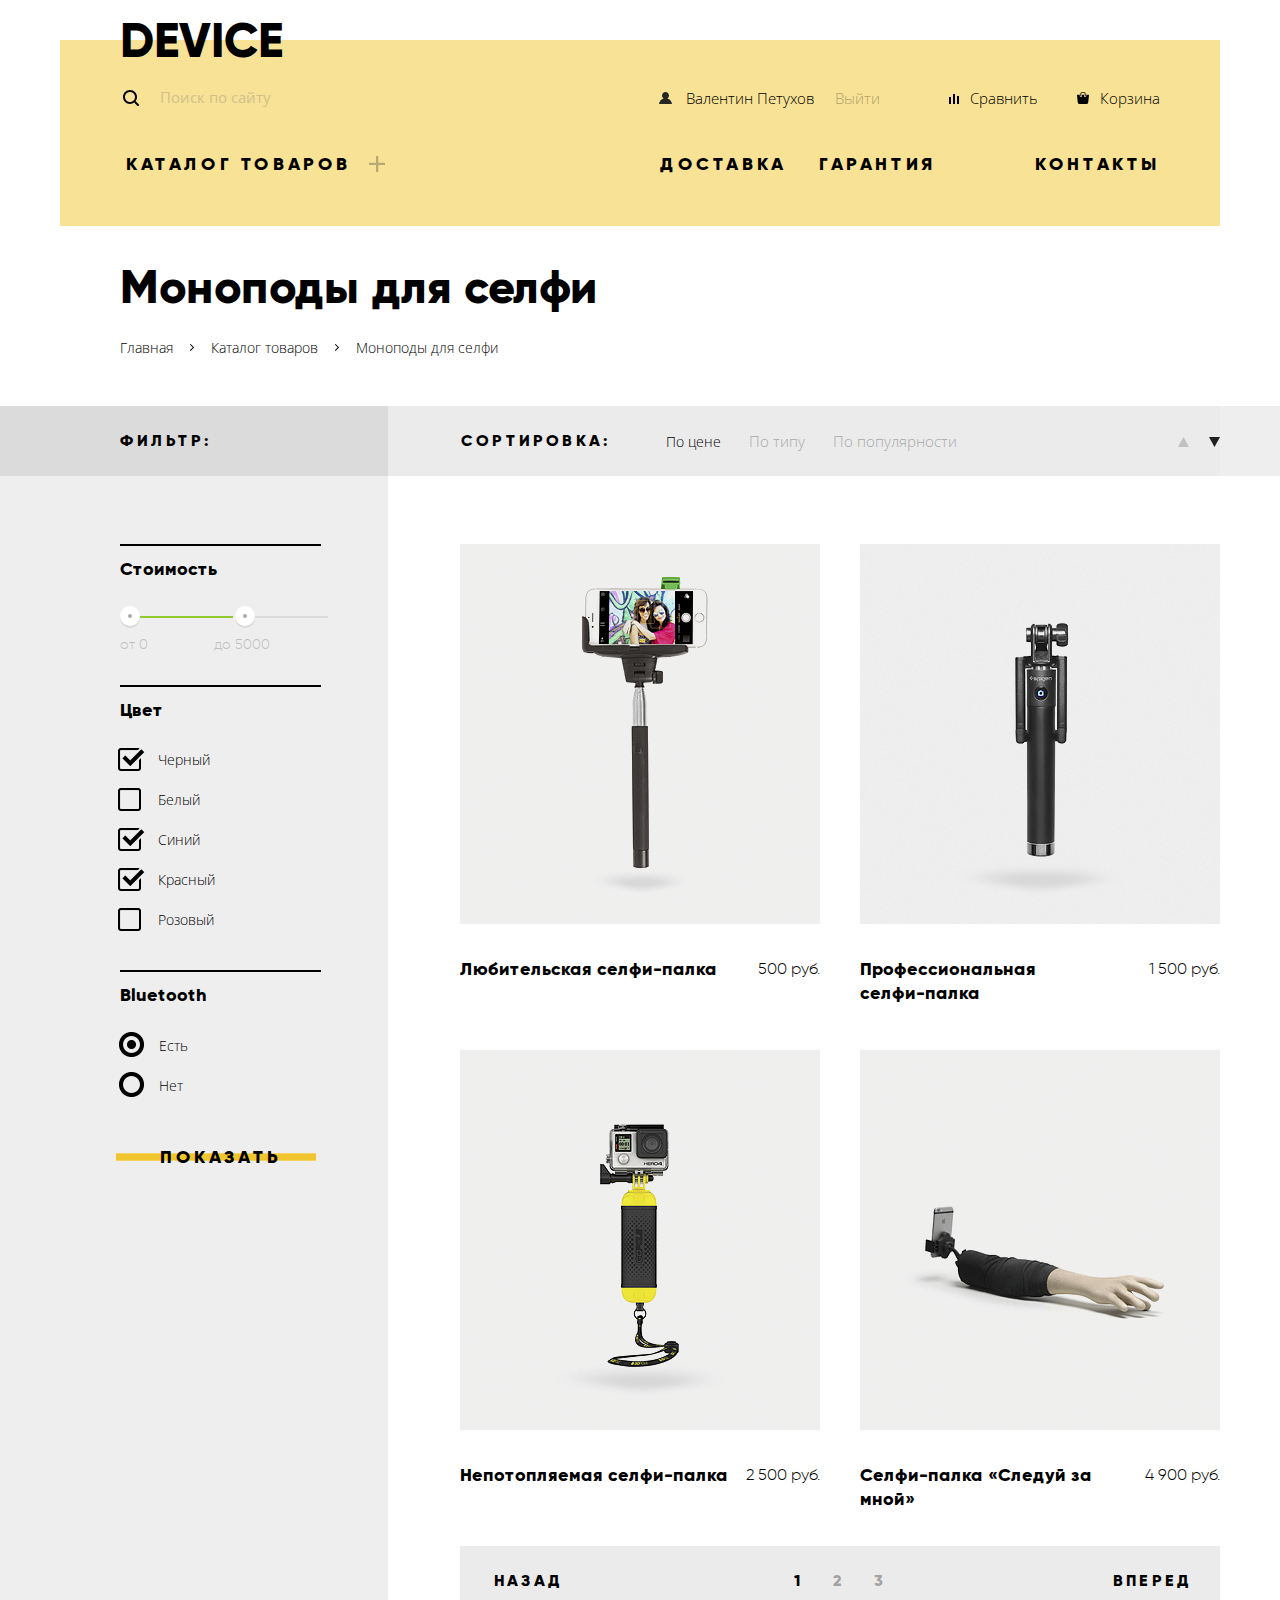
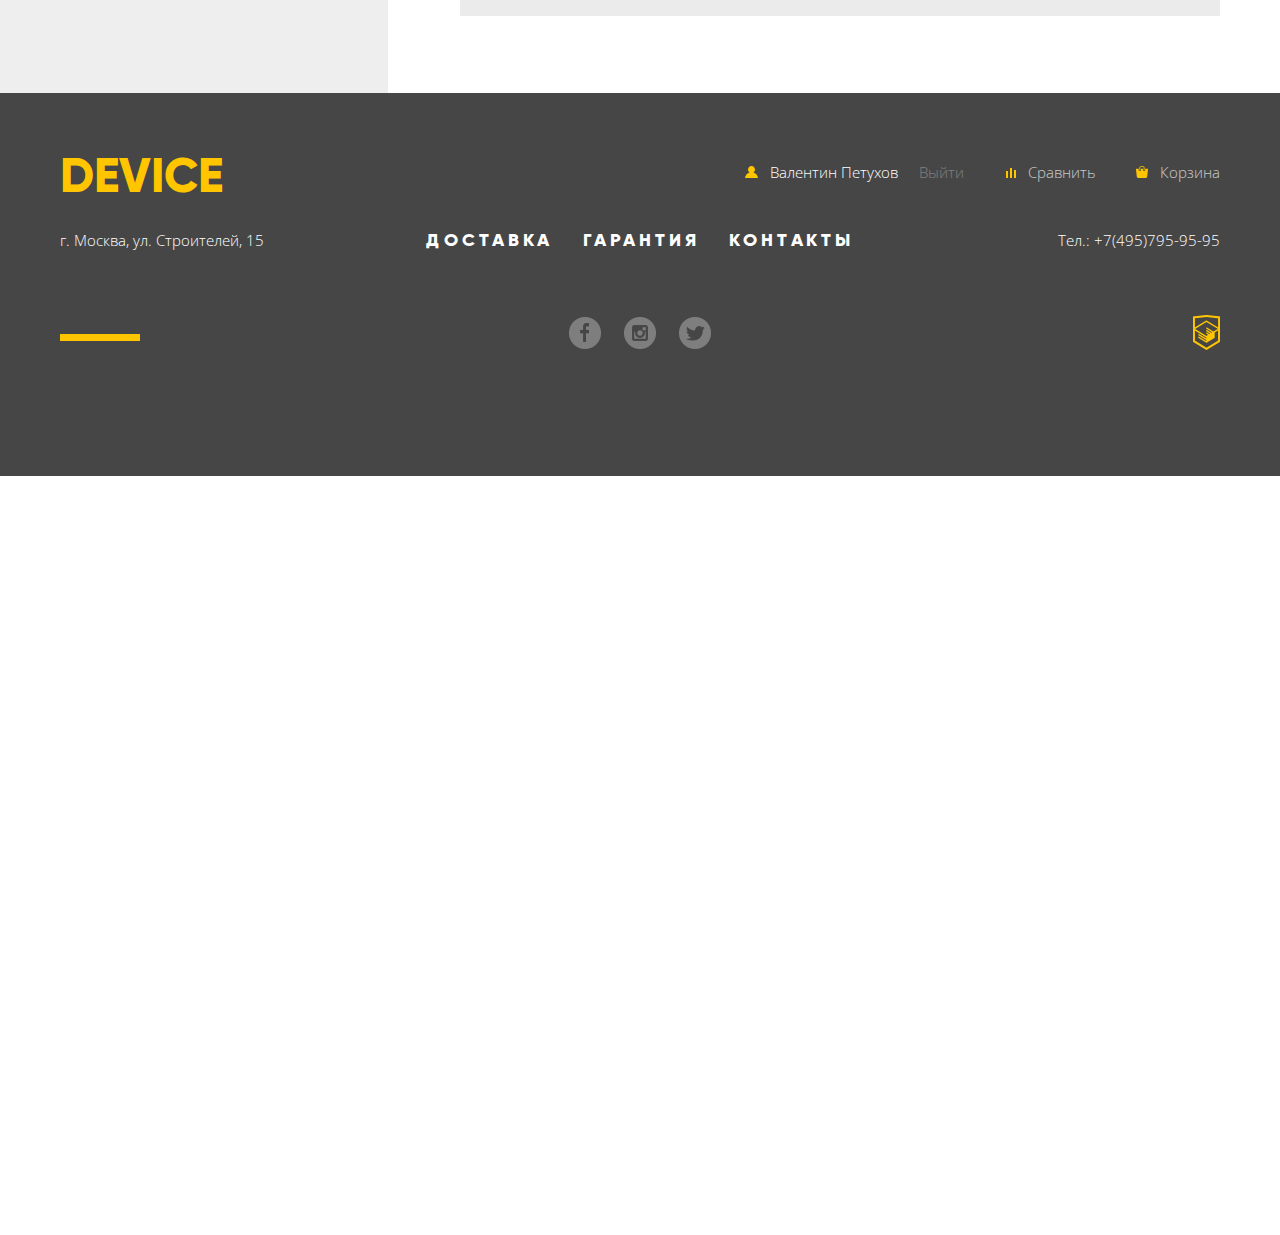
==== catalog.html @ e1b0af61 "правки по замечаниям" ====
<!DOCTYPE html>
<html lang="ru">
<head>
  <meta charset="UTF-8">
  <title>Device catalog</title>
  <link href="css/normalize.css" rel="stylesheet">
  <link href="https://fonts.googleapis.com/css?family=Open+Sans:300,400&amp;subset=cyrillic" rel="stylesheet">
  <link href="css/styles.css" rel="stylesheet">
</head>
<body>
  <header class="catalog-header">
    <nav class="header-navigation" aria-label="навигация по шапке сайта">
      <a class="header-logo" href="index.html">
        DEVICE
      </a>
      <div class="header-navigation-wrapper">
        <form class="header__search-wrapper" action="https://echo.htmlacademy.ru" method="get">
          <label class="header__search">
            <span class="visually-hidden">Поиск по сайту</span>
            <input type="search" name="search" placeholder="Поиск по сайту">
          </label>
          <button class="header__search-button" type="submit">Найти</button>
        </form>
        <div class="header-navigation-container">
          <ul class="user-navigation">
            <li class="user-link">
              <a href="#">Валентин Петухов</a>
            </li>
            <li class="logout-link">
              <a href="#">Выйти</a>
            </li>
          </ul>
          <div class="header-options-wrapper">
            <a class="compare" href="#">Сравнить</a>
            <a class="user-cart" href="#">Корзина</a>
          </div>
        </div>
      </div>
      <div class="header-options">
        <div class="header-catalog">
          <button class="header-catalog__caption">каталог товаров</button>
          <div class="header-catalog__list-wrapper">
            <ul class="header-catalog__list">
              <li class="header-catalog__item">
                <a href="#">Виртуальная реальность</a>
              </li>
              <li class="header-catalog__item">
                <a href="catalog.html">Моноподы для селфи</a>
              </li>
              <li class="header-catalog__item">
                <a href="#">Экшн-камеры</a>
              </li>
              <li class="header-catalog__item">
                <a href="#">Фитнесс-браслеты</a>
              </li>
              <li class="header-catalog__item">
                <a href="#">Умные часы</a>
              </li>
              <li class="header-catalog__item">
                <a href="#"><span class="empty-space">empty space</span></a>
              </li>
              <li class="header-catalog__item">
                <a href="#">Квадрокоптеры</a>
              </li>
            </ul>
          </div>
        </div>
        <div class="header-links-wrapper">
          <a class="header-link" href="#">доставка</a>
          <div class="header-links-add-wrapper">
            <a class="header-link" href="#">гарантия</a>
            <a class="header-link" href="#">контакты</a>
          </div>
        </div>
      </div>
    </nav>
  </header>
  <main>
    <h1 class="visually-hidden">DEVICE shop</h1>
    <div class="site-navigation-wrapper">
      <h2 class="main-block-caption">Моноподы для селфи</h2>
      <ul class="breadcrumbs">
        <li>
          <a class="breadcrumbs-link" href="index.html">Главная</a>
          <svg version="1.1" id="Layer_1" xmlns="http://www.w3.org/2000/svg" xmlns:xlink="http://www.w3.org/1999/xlink" x="0px" y="0px"
            width="4px" height="7px" viewBox="0 0 4 7" enable-background="new 0 0 4 7" xml:space="preserve">
            <path d="M3.83,3.132L0.861,0.144c-0.197-0.199-0.516-0.199-0.713,0c-0.198,0.199-0.198,0.52,0,0.718l2.611,2.629L0.148,6.12
            c-0.198,0.2-0.198,0.521,0,0.72c0.098,0.099,0.228,0.148,0.356,0.148c0.129,0,0.259-0.05,0.357-0.148L3.83,3.852
            c0.098-0.099,0.147-0.229,0.147-0.36C3.978,3.362,3.928,3.231,3.83,3.132z"/>
          </svg>
        </li>
        <li>
          <a class="breadcrumbs-link" href="catalog.html">Каталог товаров</a>
          <svg version="1.1" id="Layer_2" xmlns="http://www.w3.org/2000/svg" xmlns:xlink="http://www.w3.org/1999/xlink" x="0px" y="0px"
	          width="4px" height="7px" viewBox="0 0 4 7" enable-background="new 0 0 4 7" xml:space="preserve">
            <path d="M3.83,3.132L0.861,0.144c-0.197-0.199-0.516-0.199-0.713,0c-0.198,0.199-0.198,0.52,0,0.718l2.611,2.629L0.148,6.12
            c-0.198,0.2-0.198,0.521,0,0.72c0.098,0.099,0.228,0.148,0.356,0.148c0.129,0,0.259-0.05,0.357-0.148L3.83,3.852
            c0.098-0.099,0.147-0.229,0.147-0.36C3.978,3.362,3.928,3.231,3.83,3.132z"/>
          </svg>
        </li>
        <li>
          <a class="breadcrumbs-link" href="#">Моноподы для селфи</a>
        </li>
      </ul>
    </div>
    <div class="line-wrapper">
      <div class="center">
        <div class="caption-wrapper">
            <h3>фильтр:</h3>
        </div>
        <div class="sort-type">
          <span class="sort-type-caption">сортировка:</span>
          <ul class="sort-type__option">
            <li class="option_active">
              <a class="option__link_active " href="#">По цене</a>
            </li>
            <li>
              <a class="option__link" href="#">По типу</a>
            </li>
            <li>
              <a class="option__link" href="#">По популярности</a>
            </li>
          </ul>
          <div class="sort-order">
            <a href="#" class="sort">
              <svg version="1.1" id="Layer_3" xmlns="http://www.w3.org/2000/svg" xmlns:xlink="http://www.w3.org/1999/xlink" x="0px" y="0px"
                width="11px" height="10px" viewBox="0 0 11 10" enable-background="new 0 0 11 10" xml:space="preserve">
                <polygon fill="#231F20" points="5.5,0 0,10 11,10 "/>
              </svg>
            </a>
            <a href="#" class="sort sort_active">
              <svg version="1.1" id="Layer_4" xmlns="http://www.w3.org/2000/svg" xmlns:xlink="http://www.w3.org/1999/xlink" x="0px" y="0px"
                width="11px" height="10px" viewBox="0 0 11 10" enable-background="new 0 0 11 10" xml:space="preserve">
                <polyline fill="#231F20" points="5.5,10 0,0 11,0 "/>
              </svg>
            </a>
          </div>
        </div>
      </div>
    </div>
    <div class="main-content-wrapper">
      <div class="center">
        <section class="filter-block">
          <h3 class="visually-hidden">фильтр товаров</h3>
          <form class="filter" action="https://echo.htmlacademy.ru" method="get">
            <div class="price-range">
              <span class="filter-block__caption">Стоимость</span>
              <div class="price-range__image">
                <div class="pin-wrapper">
                  <div class="pin pin-1"></div>
                  <div class="pin pin-2"></div>
                </div>
                <div class="price-range-wrapper">
                  <span>от 0</span>
                  <span>до 5000</span>
                </div>
              </div>
            </div>
            <fieldset class="filter__section">
              <legend class="filter-block__caption">Цвет</legend>
              <ul class="filter-block__options">
                <li class="filter-block__option">
                  <input 
                    class="visually-hidden"
                    type="checkbox"
                    id="black"
                    name="color"
                    value="black"
                    checked
                  >
                  <label class="checkbox checkbox-on" for="black">Черный</label>
                </li>
                <li class="filter-block__option">
                  <input 
                    class="visually-hidden"
                    type="checkbox"
                    id="white" 
                    name="color"
                    value="white"
                  >
                  <label class="checkbox checkbox-off" for="white">Белый</label>
                </li>
                <li class="filter-block__option">
                  <input
                    class="visually-hidden"
                    type="checkbox"
                    id="blue"
                    name="color"
                    value="blue"
                    checked
                  >
                  <label class="checkbox checkbox-on" for="blue">Синий</label>
                </li>
                <li class="filter-block__option">
                  <input
                    class="visually-hidden"
                    type="checkbox"
                    id="red"
                    name="color"
                    value="red"
                    checked
                  >
                  <label class="checkbox checkbox-on" for="red">Красный</label>
                </li>
                <li class="filter-block__option">
                  <input
                    class="visually-hidden"
                    type="checkbox"
                    id="pink"
                    name="color"
                    value="pink"
                  >
                  <label class="checkbox checkbox-off" for="pink">Розовый</label>
                </li>
              </ul>
            </fieldset>
            <fieldset class="bt__fieldset">
              <legend class="filter-block__caption">Bluetooth</legend>
              <ul class="option__bt">
                <li>
                  <input class="visually-hidden" type="radio" id="yes" name="bluetooth" value="yes" checked>
                  <label class="bt__input" for="yes">Есть</label>
                </li>
                <li>
                  <input class="visually-hidden" type="radio" id="no" name="bluetooth" value="no">
                  <label class="bt__input" for="no">Нет</label>
                </li>
              </ul>
            </fieldset>
            <button class="filter__button button" type="submit">показать</button>
          </form> 
        </section>
        <div class="card-block">
          <section class="cards">
            <h3 class="visually-hidden">товары</h3>
            <ul>
              <li class="cards__item card">
                <figure>
                  <img class="card__image" src="img/catalog-items/item-1.png" width="360" height="380" alt="Любительская селфи-палка">
                  <figcaption class="card-description-wrapper">
                    <span>Любительская селфи-палка</span>
                    <span class="item__price">500 руб.</span>
                  </figcaption>
                </figure>
                <a class="card__cart-button button" href="#">в корзину</a>
                <a class="card__compare-button" href="#">Добавить к сравнению</a>
              </li>
              <li class="cards__item card">
                <figure>
                  <img class="card__image" src="img/catalog-items/item-2.png" width="360" height="380" alt="Профессиональная селфи-палка">
                  <figcaption class="card-description-wrapper">
                    <span>Профессиональная<br> селфи-палка</span>
                    <span class="item__price">1 500 руб.</span>
                  </figcaption>
                </figure>
                <a class="card__cart-button button" href="#">в корзину</a>
                <a class="card__compare-button" href="#">Добавить к сравнению</a>
              </li>
              <li class="cards__item card">
                <figure>
                  <img class="card__image" src="img/catalog-items/item-3.png" width="360" height="380" alt="Непотопляемая селфи-палка">
                  <figcaption class="card-description-wrapper">
                    <span>Непотопляемая селфи-палка</span>
                    <span class="item__price">2 500 руб.</span>
                  </figcaption>
                </figure>
                <a class="card__cart-button button" href="#">в корзину</a>
                <a class="card__compare-button" href="#">Добавить к сравнению</a>
              </li>
              <li class="cards__item card">
                <figure>
                  <img class="card__image" src="img/catalog-items/item-4.png" width="360" height="380" alt="Селфи-палка «Следуй за мной»">
                  <figcaption class="card-description-wrapper">
                    <span>Селфи-палка «Следуй за<br> мной»</span>
                    <span class="item__price">4 900 руб.</span>
                  </figcaption>
                </figure>
                <a class="card__cart-button button" href="#">в корзину</a>
                <a class="card__compare-button" href="#">Добавить к сравнению</a>
              </li>
            </ul>
          </section>
          <nav class="pagination">
              <button class="pagination__button-back">назад</button>
              <ul>
                <li class="pagination__item pagination__item_active">
                  <a href="#">1</a>
                </li>
                <li class="pagination__item">
                  <a href="#">2</a>
                </li>
                <li class="pagination__item">
                  <a href="#">3</a>
                </li>
              </ul>
              <button class="pagination__button-forward">вперед</button>
            </nav>
        </div>
      </div>
    </div>
  </main>
  <footer class="footer">
      <div class="footer-wrapper">
        <div class="first-line-wrapper">
          <span class="footer-logo">
            DEVICE
          </span>
          <div class="right-block-wrapper">
            <ul class="footer__user-navigation">
              <li class="footer__user-link">
                <a href="#">
                  <svg version="1.1" id="Layer_7" xmlns="http://www.w3.org/2000/svg" xmlns:xlink="http://www.w3.org/1999/xlink" x="0px" y="0px"
                    width="13px" height="12px" viewBox="0 0 13 12" enable-background="new 0 0 13 12" xml:space="preserve">
                    <path fill="#ffc600" d="M0.032,12h12.937c-0.163-2.643-2.074-4.837-4.671-5.543C9.306,5.846,9.985,4.75,9.985,3.485
                    C9.985,1.561,8.425,0,6.5,0S3.015,1.561,3.015,3.485c0,1.264,0.68,2.361,1.688,2.972C2.106,7.163,0.194,9.357,0.032,12z"/>
                  </svg><span>Валентин Петухов</span>
                </a>
              </li>
              <li class="footer__logout-link">
                  <a href="#">Выйти</a>
              </li>
            </ul>
            <div class="footer-options-wrapper">
              <a class="footer__compare" href="#">
                <svg version="1.1" id="Layer_5" xmlns="http://www.w3.org/2000/svg" xmlns:xlink="http://www.w3.org/1999/xlink" x="0px" y="0px"
                width="10px" height="10px" viewBox="0 0 10 10" enable-background="new 0 0 10 10" xml:space="preserve">
                <rect fill="#ffc600" x="8" y="2" width="1.984" height="8"/>
                <rect fill="#ffc600" y="3" width="1.984" height="7"/>
                <rect fill="#ffc600" x="4" width="2" height="10"/>
                </svg><span>Сравнить</span>
              </a>
              <a class="footer__user-cart" href="#">
                <svg version="1.1" id="Layer_6" xmlns="http://www.w3.org/2000/svg" xmlns:xlink="http://www.w3.org/1999/xlink" x="0px" y="0px"
                  width="12px" height="12px" viewBox="0 0 12 12" enable-background="new 0 0 12 12" xml:space="preserve">
                  <g>
                  <path fill="#ffc600" d="M11.864,3.017c-0.082-0.098-0.203-0.154-0.327-0.154H9.225V4.09c0,0.563-0.484,1.022-1.08,1.022
                  c-0.594,0-1.078-0.458-1.078-1.022V2.863H4.909V4.09c0,0.563-0.485,1.022-1.08,1.022c-0.595,0-1.078-0.458-1.078-1.022V2.863H0.438
                  c-0.125,0-0.243,0.056-0.327,0.154C0.028,3.115-0.012,3.245,0.003,3.375l0.776,7.134c0.015,0.806,0.642,1.455,1.411,1.455h7.595
                  c0.77,0,1.396-0.649,1.411-1.455l0.776-7.134C11.987,3.245,11.946,3.115,11.864,3.017z"/>
                  <path fill="#ffc600" d="M3.829,4.499c0.239,0,0.433-0.184,0.433-0.409V1.84c0-0.632,0.672-1.022,1.295-1.022h1.079
                  c0.655,0,1.078,0.401,1.078,1.022v2.25c0,0.225,0.194,0.409,0.431,0.409c0.239,0,0.433-0.184,0.433-0.409V1.84
                  C8.577,0.773,7.761,0,6.636,0H5.557C4.367,0,3.398,0.826,3.398,1.84v2.25C3.398,4.315,3.592,4.499,3.829,4.499z"/>
                  </g>
                </svg><span>Корзина</span>
              </a>
            </div>
          </div>
        </div>
        <div class="second-line-wrapper">
          <p>
            г. Москва, ул. Строителей, 15
          </p>
          <ul class="options__list">
            <li>
              <a href="#">доставка</a>
            </li>
            <li>
              <a href="#">гарантия</a>
            </li>
            <li>
              <a href="#">контакты</a>
            </li>
          </ul>
          <span>Тел.: +7(495)795-95-95</span>
        </div>
        <div class="third-line-wrapper">
          <div class="image-line"></div>
          <div class="footer__social">
            <a class="social-icon social-icon_fb" href="https://facebook.com"><span class="visually-hidden">facebook</span></a>
            <a class="social-icon social-icon_instagram" href="https://instagram.com"><span class="visually-hidden">instagram</span></a>
            <a class="social-icon social-icon_twitter" href="https://twitter.com"><span class="visually-hidden">twitter</span></a>
          </div>
          <div class="footer__html-logo">
            <a href="https://htmlacademy.ru">
              <img src="img/icons/logo-html.png" width="27" height="35" alt="ссылка на html академию">
            </a>
          </div>
        </div>
      </div>
    </footer>
</body>
</html>
---- css/styles.css ----
@font-face {
  font-family: "Gilroy";
  src: url('gilroy-extrabold.woff2') format('woff2');
  font-weight: normal;
  font-style: normal;
}

@font-face {
  font-family: "Gilroy-light";
  src: local('Gilroy Light'), local('Gilroy-Light'), url('Gilroylight.woff2') format('woff2'), url('Gilroylight.woff') format('woff'), url('Gilroylight.ttf') format('truetype');
  font-weight: 300;
  font-style: normal;
}

body {
  margin: 0;
  padding: 0;
  font-family: "Open Sans", Arial, sans-serif;
  font-size: 15px;
  color: rgba(0, 0, 0, 1);
  line-height: 30px;
  font-weight: 300;
  text-align: left;
  background-color: #ffffff;
}
a {
  text-decoration: none;
  color: #000000;
}

h1, h2, h3, h4, h5, h6 {
  font-family: "Gilroy", Arial, sans-serif;
  color: #000000;
}

ul {
  list-style: none;
}

img {
  max-width: 100%;
  height: auto;
}
.header-logo {
  font-family: "Gilroy", Arial, sans-serif;
  color: #000000;
  font-size: 48px;
  line-height: 50px;
  cursor: pointer; 
}

.header-logo:hover, 
.header-logo:focus {
  opacity: 0.6;
}

.header-logo:active {
  opacity: 0.3;
}

.header__search {
  width: 315px;
  position: relative;
  padding-left: 38px;
}

.header__search::before {
  content: "";
  background-image: url("../img/icons/search.svg");
  position: absolute;
  width: 16px;
  height: 16px;
  background-repeat: no-repeat;
  top: 16px;
  left: 3px;

}

.header__search input[type="search"] {
  opacity: 0.3;
  border: none;
  background-color: transparent;
  font-family: "Open Sans", Arial, sans-serif;
  font-size: 15px;
  line-height: 30px;
  text-align: left;
}

.header__search input[type="search"]:hover {
  opacity: 0.6;
}

.header__search input[type="search"]:focus {
  opacity: 1;
}

.user-link {
  position: relative;
  padding-left: 26px;
}

.user-link::before {
  content: "";
  background-image: url("../img/icons/user.svg");
  width: 13px;
  height: 12px;
  background-repeat: no-repeat;
  position: absolute;
  top: 9px;
  left: -1px;
}


.compare {
  padding-left: 30px;
  position: relative;

}

.compare::before {
  content: "";
  background-image: url("../img/icons/compare.svg");
  position: absolute;
  width: 10px;
  height: 10px;
  background-repeat: no-repeat;
  left: 9px;
  top: 11px;
}

.user-cart {
padding-left: 30px;
position: relative;
margin-left: 16px;
}

.user-cart::before {
  content: "";
  background-image: url("../img/icons/cart.svg");
  position: absolute;
  width: 12px;
  height: 12px;
  background-repeat: no-repeat;
  left: 7px;
  top: 9px;
}

.login-link:hover,
.compare:hover,
.user-cart:hover,
.login-link:focus,
.compare:focus,
.user-cart:focus {
  opacity: 0.6;
}

.login-link:active,
.compare:active,
.user-cart:active {
  opacity: 0.3;
}

.logout-link {
  opacity: 0.3;
}

.header-catalog__caption {
  position: relative;
  cursor: pointer;
  background-color: inherit;
  border: none;
}


.header-catalog__caption::after {
  content: "";
  background-image: url("../img/icons/plus.png");
  position: absolute;
  width: 16px;
  height: 16px;
  background-repeat: no-repeat;
  right: -28px;
  bottom: 5px;
}

.header-catalog__caption,
.header-link {
  font-family: "Gilroy", Arial, sans-serif;
  font-size: 18px;
  line-height: 24px;
  text-transform: uppercase;
  letter-spacing: 0.2em;
}

.header-catalog__list {
  padding: 0 60px;
  margin: 0;
  margin-top: 18px;
  height: 110px;
  width: 550px;
  display: flex;
  flex-direction: column;
  flex-wrap: wrap;
  justify-content: flex-start;
  align-content: space-between;
  position: absolute;

}

.header-catalog__list-wrapper {
  width: 1160px;
  min-height: 160px;
  background-color: #f7e296;
  z-index: 1;
  position: absolute;
  margin-left: -60px;

  visibility: hidden; 
}


.header-catalog__item a {
  font-family: 'Open Sans', Arial, sans-serif;
  font-size: 15px;
  line-height: 36px;
}

.header-catalog__item a:hover,
.header-catalog__item a:focus {
  opacity: 0.6;
}

.header-catalog__item a:active {
  opacity: 0.3;
}

.header-catalog__caption:hover,
.header-catalog__caption:focus,
.header-link:hover,
.header-link:focus {
  opacity: 0.6;
}

.header-catalog__caption:active,
.header-link:active {
  opacity: 0.3;
}

.visually-hidden {
  position: absolute;
  clip: rect(0 0 0 0);
  width: 1px;
  height: 1px;
  margin: -1px;
}

.empty-space {
  visibility: hidden;
}



.slide__caption {
  font-family: "Gilroy", Arial, sans-serif;
  font-size: 47px;
  line-height: 56px;
}

.slide__count {
  font-family: "Gilroy", Arial, sans-serif;
  font-size: 179.2px;
  color: #ffffff;
}

.slide__details td {
  font-family: "Gilroy-light";
  font-size: 36px;
  line-height: 48px;
}

.slide__details th {
  font-family: "Open Sans", Arial, sans-serif;
  font-size: 13px;
  line-height: 20px;
}

.main-catalog__item a {
  font-family: "Gilroy";
  font-size: 18px;
  line-height: 24px;
}

.button {
  font-family: "Gilroy";
  font-size: 18px;
  line-height: 24px;
  text-transform: uppercase;
  letter-spacing: 0.2em;
  border: none;
  background-color: transparent;
}

.button:active {
  color: rgba(0, 0, 0, 0.3);
}

section h3,
.service-options h3 {
  font-size: 47px;
  line-height: 48px;
}

.delivery-options li {
  list-style-image: url("../img/icons/slider-button.png");
}

.footer {
  background-color: #464646;
  color: #ffffff;
  border-top: 1px solid #464646;
}

.footer-logo {
  font-family: "Gilroy";
  font-size: 48px;
  line-height: 48px;
  color: #ffc600;
  cursor: pointer;
}

.footer-logo:hover, 
.footer-logo:focus {
  opacity: 0.6;
}

.footer-logo:active {
  opacity: 0.3;
}

.options__list a{
  font-family: "Gilroy";
  font-size: 18px;
  line-height: 24px;
  letter-spacing: 0.2em;
  text-transform: uppercase;
  color: #ffffff;
}

.options__list li:hover,
.options__list li:focus {
  opacity: 0.6;
}

.options__list li:active {
  opacity: 0.3;
}

.social-icon_fb::before {
  content: "";
  background-image: url("../img/icons/fb.png");
  width: 32px;
  height: 32px;
  display: inline-block;
  background-repeat: no-repeat;
  opacity: 0.3;
}

.social-icon_fb:hover::before,
.social-icon_fb:focus::before {
  opacity: 0.6;
}
.social-icon_fb:active::before {
  opacity: 0.1;
}

.social-icon_instagram::before {
  content: "";
  background-image: url("../img/icons/inst.png");
  width: 32px;
  height: 32px;
  display: inline-block;
  background-repeat: no-repeat;
  opacity: 0.3;
}

.social-icon_instagram:hover::before,
.social-icon_instagram:focus::before {
  opacity: 0.6;
}
.social-icon_instagram:active::before {
  opacity: 0.1;
}

.social-icon_twitter::before {
  content: "";
  background-image: url("../img/icons/tw.png");
  width: 32px;
  height: 32px;
  display: inline-block;
  background-repeat: no-repeat;
  opacity: 0.3;
}

.social-icon_twitter:hover::before,
.social-icon_twitter:focus::before {
  opacity: 0.6;
}
.social-icon_twitter:active::before {
  opacity: 0.1;
}

.footer__html-logo img:hover,
.footer__html-logo img:focus {
  opacity: 0.6;
}
.footer__html-logo img:active {
  opacity: 0.3;
}

.modal label {
  font-family: "Gilroy";
  font-size: 18px;
  line-height: 24px;
}

.modal input {
  font-family: "Open Sans", Arial, sans-serif;
  font-size: 14px;
  font-weight: 400;
  line-height: 18px;
  background-color: #f2f2f2;
  border: none;
}

 .modal input:hover {
  background-color: #eaeaea;
}

.modal input:focus {
 background-color: #ffffff;
 border: 2px solid #f7e296;
 outline: none;
}

textarea {
  font-family: "Open Sans", Arial, sans-serif;
  font-size: 14px;
  line-height: 18px;
  font-weight: 400;
  background-color: #f2f2f2;
  width: 760px;
  min-height: 156px;
  border: none;
}

textarea:hover {
  background-color: #eaeaea;
}

textarea:focus {
  background-color: #ffffff;
  border: 2px solid #f7e296;
  outline: none;
}



.item__price {
  font-family: "Gilroy-light";
  font-size: 16px;
  line-height: 24px;
}

.option__link_active {
  font-family: "Open Sans", Arial, sans-serif;
  font-size: 14px;
  line-height: 18px;
}

.option__link {
  opacity: 0.3;
}

.option__link:hover,
.option__link:focus {
  opacity: 0.6;
}

.option__link:active {
  opacity: 1;
}


/*--------------------------------------------*/

body {
  min-width: 1200px;
  min-height: 2795px;
}

.header__search-wrapper {
  width: 441px;
  height: 45px;
  display: flex;
  justify-content: space-between;
  align-items: center;
}
.header__search input[type="search"] {
  width: 100%;
  padding-top: 8px;
  
}

.header__search:focus + .header__search-button {
  visibility: visible;
}

.header__search:focus {
  border-bottom: 2px solid black;
}

.header__search {
  flex-grow: 1;
  height: 45px;
  border-bottom: 2px solid transparent;
}

.header__search-button {
  width: 85px;
  height: 49px;
  border: 2px solid black;
  background-color: transparent;
  font: inherit;
  padding: 0;
  margin-top: -1px;
  visibility: hidden;
}


.inner-header-block {
  width: 1160px;
  background-color: #f7e296;
  min-height: 299px;
  margin: 0 auto;
  padding: 0;
  position: absolute;
  z-index: 1;
}

.header-block {
  width: 1160px;
  min-height: 299px;
  margin: 0 auto;
  padding: 0;
}



.header {
  width: 1160px;
  min-height: 299px;
  margin: 40px auto 0;
  background-color: #f7e296;
}

.catalog-header {
  min-height: 186px;
  background-color: #f7e296;
  margin: 40px auto 0;
  width: 1160px;
  
}


.header-navigation,
.inner-header-block {
  padding: 35px 60px 0 60px;
}

.header-logo {
  position: absolute;
  top: 16px;
}

.header-navigation-wrapper {
  display: flex;
  justify-content: space-between;
  align-items: center;
  margin-bottom: 29px;
}

.header-navigation-container {
  width: 500px;
  display: flex;
  justify-content: space-between;
}
.user-navigation {
  margin: 0;
  padding: 0;
  list-style: none;
  display: flex;
  min-width: 220px;
  justify-content: space-between;
}

.header-options-wrapper {
  width: 220px;
  display: flex;
  justify-content: space-between;
}

.header-options {
  display: flex;
  justify-content: space-between;
}

.header-links-wrapper {
  display: flex;
  justify-content: space-between;
  flex-basis: 500px;
  align-items: center;
}

.header-links-add-wrapper {
  flex-basis: 341px;
  display: flex;
  justify-content: space-between;
  align-items: center;
}


/* SLIDER---------------------------------------------*/

.slide-section {
  min-height: 500px;
  position: relative;
  top: -107px;
}

.slide-wrapper {
  display: flex;
  width: 1160px;
  margin: 0 auto;
  justify-content: space-between;
  align-items: center;
  margin-bottom: 89px;
}

.slide__image-wrapper {
  width: 560px;
  display: flex;
}

.slide__image {
  margin: 0 auto;
}

.slide__content-wrapper {
  width: 560px;
  padding-right: 80px;
  box-sizing: border-box;
  position: relative;
  margin-top: 71px;
}

.slide__count {
  position: absolute;
  top: -19px;
  right: 50px;
/*   z-index: -1; */
}

.slide__content-wrapper::before {
  content: "";
  background: #ffffff;
  width: 100px;
  height: 7px;
  position: absolute;
  margin-bottom: 10px;
  top: -43px;
}

.slide__caption {
  z-index: 2;
}

.slide__description {
  margin-top: 19px;
  margin-bottom: 49px;
}

.slide__details {
  margin-top: 55px;
  margin-bottom: 4px;
  border-collapse: collapse;
}

.slide__details th:nth-child(3) {
  padding-left: 3px;
}

.slide__details tr:last-child {
 height: 29px;
}

tr td:first-child,
tr th:first-child {
  width: 157px;
}

tr td:nth-child(2),
tr th:nth-child(2) {
  width: 137px;
}

.button::before {
  content: "";
  display: block;
  height: 6px;
  background-color: #f0c52e;
  position: absolute;
  top: 50%;
  transform: translateY(-50%);
  z-index: -1;
  border-bottom: 1px solid #f4d361;
  border-top: 1px solid #f4d361;
}

.slide__option-button::before {
  width: 220px;
}

.button:hover::before,
.button:focus::before,
.button:active::before {
  border: none;
  height: 40px;
}

.slide__option-button {
  position: relative; 
  padding-left: 43px;
  padding-right: 43px;
} 

.slide__change-button {
  border-radius: 6px;
  width: 12px;
  height: 12px;
  border: 1px solid black;
  background-color: inherit;
  padding: 0;
  position: relative;
  margin-left: 18px;
}

.slide__change-button_active {
  border-radius: 6px;
  width: 12px;
  height: 12px;
  border: 1px solid black;
  background-color: inherit;
  padding: 0;
  position: relative;
  margin-left: 18px;
}

.slide__change-button_active::before {
  content: "";
  display: block;
  border-radius: 50%;
  width: 4px;
  height: 4px;
  border: 1px solid black;
  background-color: inherit;
  position: absolute;
  top: 2px;
  left: 2px;
}

.slide__buttons-wrapper {
  width: 480px;
  display: flex;
  justify-content: space-between;
} 

.slide_hidden {
  display: none;
}

/*------------------------END OF A SLIDER--------------------------------*/

.main-catalog__list {
  width: 1160px;
  min-height: 250px;
  margin: 0 auto;
  padding: 0;
  margin-top: -108px;
  display: flex;
  justify-content: space-between;
}

.main-catalog__item {
  width: 160px;
}

.main-catalog__item-wrapper {
  width: 160px;
  height: 160px;
  background-color: #f7e296;
  display: flex;
  margin: auto;
}

.item__image {
  margin: 0 auto;
}

.main-catalog__item:nth-child(2) .item__image {
  margin-top: auto;
}

.item__description {
  margin: 0;
  padding: 0;
  margin-top: 33px;
}

.main-catalog__item:hover .main-catalog__item-wrapper {
  background-color: #f0c52e;
}

.main-catalog__item:active .item__image {
  opacity: 0.3;
}

.main-catalog__item:active .item__description {
  opacity: 0.3;
}

/*------------------------delivery warranty credit--------------------*/

.service-options-wrapper::before {
  content: "";
  background-color: #e5e5e5;
  height: 288px;
  width: 100%;
  position: absolute;
  z-index: -1;
  top: 27px;
}

.service-options-wrapper {
  position: relative;
  margin-top: 144px;
}

.service-options {
  width: 1160px;
  min-height: 200px;
  margin: 0 auto;
  display: flex;
  justify-content: space-between;
}

.none {
  display: none;
}

.service-options__list {
  list-style: none;
  margin: 0;
  padding: 0;
  display: flex;
  flex-direction: column;
  align-items: center;
  padding-left: 13px;
  margin-top: 12px;
  position: relative;
}

.service-options__list::after {
  content: "";
  width: 7px;
  height: 319px;
  background-color: black;
  position: absolute;
  top: -85px;
  right: -135px;
}

.service-options__list li {
  margin-bottom: 35px;
}

.service-option-text-wrapper {
  width: 460px;
}

.service-option-text-wrapper p,
.service-option-text-wrapper h3 {
  margin: 0;
  padding: 0;
}
.service-option-text-wrapper p {
  margin-top: 32px;
}

.service-option__button {
  position: relative;
}

.service-option__button::before {
  width: 160px;
  top: 50%;
  left: 50%;
  margin-right: -50%;
  transform: translate(-50%, -50%);
}

.service-option__button:active::before {
  width: 278px;
  height: 40px;
  background-color: black;
  margin-left: 59px;
  border: none;
}

.service-option__button:active {
  color: #f7e184;
}

.service-option__button_active {
  color: #f7e184;
  
}
.service-option__button_active::before {
  top: 50%;
  left: 50%;
  margin-right: -50%;
  transform: translate(-50%, -50%);
  width: 278px;
  height: 40px;
  background-color: black;
  margin-left: 59px;
  border: none;
}

.service-option {
  display: flex;
  width: 760px;
  justify-content: space-between;
}

.service-option__image {
  margin-right: 65px;
  margin-top: -20px;
}

/*----------------------BRANDS IMG----------------------*/

.brands {
  width: 1160px;
  display: flex;
  justify-content: space-between;
  margin: 0 auto;
  padding: 0;
  margin-top: 202px;
  list-style: none;
}

.brands__item {
  width: 260px;
}

.brands__item a {
  display: block;
  position: relative;
}

.brand__image_hidden {
  position: absolute;
  top: 0;
  left: 0;
  opacity: 0;
}

.brands__item a:hover .brand__image_hidden {
  opacity: 1;
}

/*------------------------almost footer---------------*/

.section-wrapper {
  width: 1160px;
  margin: 0 auto;
  display: flex;
  justify-content: space-between;
  margin-top: 137px;
  min-height: 513px;
  margin-bottom: 90px;
}

.about-us {
  width: 480px;
  display: flex;
  flex-direction: column;
}

.main-contacts {
  width: 560px;
  display: flex;
  flex-direction: column;
}

.section-header {
  position: relative;
  margin: 0;
  padding: 0;
  margin-bottom: 43px;
}

.section-header::before {
  content: "";
  width: 80px;
  height: 7px;
  background-color: black;
  position: absolute;
  top: -52px;
}

.section-wrapper p {
  margin: 0;
  padding: 0;
  padding-bottom: 32px;
}

.delivery-options {
  margin: 0;
  padding: 0;
  font-family: "Gilroy", Arial, sans-serif;
  font-size: 16px;
  line-height: 40px;
  margin-top: 31px;
  margin-left: 18px;
}

.delivery-options li {
  padding-left: 18px;
}

.main-contacts__map {
  margin-top: 6px;
}

.delivery-options__button,
.main-contacts__button {
  position: relative;
  margin-top: auto;
  align-self: flex-start;
}

.delivery-options__button {
  left: 21px;
}

.main-contacts__button {
  left: 39px;
}

.delivery-options__button::before,
.main-contacts__button::before {
  width: 260px;
  top: 50%;
  left: 50%;
  transform: translate(-50%, -50%);
}


/*----------------------FOOTER------------------------*/


.footer-wrapper {
  width: 1160px;
  min-height: 324px;
  margin: 0 auto;
}

.first-line-wrapper {
  display: flex;
  justify-content: space-between;
  align-items: center;
  margin-top: 58px;
}

.right-block-wrapper {
  display: flex;
  min-width: 323px;
  justify-content: space-between;
  margin-bottom: 9px;
}

.footer__user-navigation {
  display: flex;
  margin: 0;
  padding: 0;
}

.footer-options-wrapper {
  min-width: 214px;
  display: flex;
}

.footer__compare {
  margin-left: 40px;
}

.footer__user-cart {
  margin-left: 40px;
}

.footer__compare span,
.footer__user-cart span,
.footer__login-link span {
  color: #ffffff;
  opacity: 0.7;
}

.footer__compare:hover span,
.footer__user-cart:hover span,
.footer__login-link:hover span,
.footer__compare:focus span,
.footer__user-cart:focus span,
.footer__login-link:focus span {
  opacity: 1;
}

.footer__login-link:hover svg,
.footer__user-cart:hover svg,
.footer__compare:hover svg,
.footer__login-link:focus svg,
.footer__user-cart:focus svg,
.footer__compare:focus svg {
  opacity: 0.6;
}

.footer__compare:active span,
.footer__user-cart:active span,
.footer__login-link:active span,
.footer__login-link:active svg,
.footer__user-cart:active svg,
.footer__compare:active svg {
  opacity: 0.3;
}

.right-block-wrapper span {
  margin-left: 12px;
}

.second-line-wrapper {
  display: flex;
  justify-content: space-between;
  margin-top: 25px;
}

.options__list {
  min-width: 428px;
  display: flex;
  justify-content: space-between;
  flex-wrap: wrap;
  list-style: none;
  margin: 0;
  padding: 0;
}

.second-line-wrapper p,
.second-line-wrapper span {
  margin: 0;
  padding: 0;
  min-width: 260px;
}

.second-line-wrapper span {
  text-align: right;
}

.third-line-wrapper {
  display: flex;
  justify-content: space-between;
  align-items: center;
  margin-top: 60px;
}

.image-line {
  width: 80px;
  height: 7px;
  background-color: #ffc600;
}

.footer__social {
  min-width: 142px;
  display: flex;
  justify-content: space-between;
}

.footer__html-logo {
  min-width: 80px;
  display: flex;
}

.footer__html-logo a {
  margin-left: auto;
}

/*------------------------MODAL---------------------*/

.modal-write-us {
  position: fixed;
  box-shadow: 0 10px 20px rgba(0, 0, 0, 0.2);
  top: 50%;
  left: 50%;
  transform: translate(-50%, -50%);
  width: 760px;
  background-color: #ffffff;
  padding: 100px;
  display: none;
}

.modal-close {
  width: 55px;
  height: 55px;
  font-size: 0;
  background-color: #f0c52e;
  opacity: 0.5;
  border: 0;
  border-radius: 50%;
  position: absolute;
  top: 22px;
  right: 22px;
  cursor: pointer;
}

.modal-close:hover,
.modal-close:focus {
  opacity: 1;
}

.modal-close:active {
  opacity: 0.3;  
}

.modal-close::before,
.modal-close::after {
  content: "";
  width: 27px;
  height: 2px;
  background-color: #ffffff;
  position: absolute;
  right: 14px;
  top: 27px;
}

.modal-close::before {
  transform: rotate(45deg);
}

.modal-close::after {
  transform: rotate(-45deg);
}

.modal input[type="text"],
.modal input[type="email"] {
  width: 360px;
  height: 50px;
/*   border: none; */
  box-sizing: border-box;
  padding: 16px 20px;
}

.modal__ident-wrapper {
  display: flex;
  justify-content: space-between;
  flex-direction: row;
  margin-bottom: 36px;
}

.modal__ident-wrapper p {
  margin: 0;
  padding: 0;
}

.modal__ident-wrapper input,
.modal textarea {
  margin-top: 10px;
}

.modal textarea {
  box-sizing: border-box;
  padding: 16px 20px;
}

.submit-button {
  position: relative;
  left: 28px;
  margin-top: 43px;
}

.submit-button::before {
  width: 200px;
  top: 50%;
  left: 50%;
  transform: translate(-50%, -50%);
}

/*--------------------MODAL MAP-------------------------*/

.modal-map {
  padding: 0;
  margin: 0;
  position: fixed;
  box-shadow: 0 10px 20px rgba(0, 0, 0, 0.2);
  top: 50%;
  left: 50%;
  transform: translate(-50%, -50%);
  background-color: #ffffff;

  display: none;
}





/*---------------------catalog page-------------------*/

.site-navigation-wrapper {
  display: flex;
  width: 1160px;
  flex-direction: column;
  margin: 0 auto;
  padding: 37px 60px 38px 60px;
  box-sizing: border-box;
}

.main-block-caption {
  font-size: 47px;
  line-height: 48px;
  margin: 0;
  padding: 0;
  margin-bottom: 16px;
}

.breadcrumbs {
  font-size: 14px;
  line-height: 24px;
  display: flex;
  align-items: center;
  margin: 0;
  padding: 0;
}

.breadcrumbs svg {
  margin: 17px;
}

.breadcrumbs li {
  display: flex;
  align-items: center;
}

.filter-block {
  margin: 0;
  padding: 0;
  display: flex;
  flex-direction: column;
}

.card-block {
  box-sizing: border-box;
  background-color: #ffffff;
  padding-top: 68px;
  padding-right: 20px;
  padding-left: 72px;
  padding-bottom: 77px;
}

fieldset {
  margin: 0;
  padding: 0;
  border: none;
}



.caption-wrapper h3,
.sort-type-caption {
  font-family: "Gilroy";
  font-size: 16px;
  line-height: 24px;
  text-transform: uppercase;
  letter-spacing: 0.2em;
  margin: 0;
  padding: 0;
}

.filter-block__caption,
.card figcaption {
  font-family: "Gilroy";
  font-size: 18px;
  line-height: 24px;
}

.filter-block__caption {
  position: relative;
  margin-bottom: 22px;
  margin-top: 81px;
}

.filter-block__caption::before {
  content: "";
  width: 201px;
  height: 2px;
  background-color: #000000;
  position: absolute;
  top: -13px;
}

.filter-block__options,
.option__bt {
  list-style: none;
  margin: 0;
  padding: 0;
  font-size: 14px;
  line-height: 40px;
}

input[type="checkbox"]:checked + label::before {
  content: "";
  background-image: url("../img/icons/checkbox-on.png");
  width: 27px;
  height: 23px;
  background-repeat: no-repeat;
  position: absolute;
  top: -2px;
  left: -40px;
}

input[type="checkbox"] + label:hover::before,
input[type="checkbox"] + label:focus::before {
  opacity: 0.6;
}

input[type="checkbox"] + label:active::before {
  opacity: 1;
}

input[type="checkbox"] + label::before {
  content: "";
  background-image: url("../img/icons/checkbox-off.png");
  width: 23px;
  height: 23px;
  background-repeat: no-repeat;
  position: absolute;
  top: -2px;
  left: -40px;
}

input[type="checkbox"]:focus + label::before {
  outline-color: rgb(77, 144, 254);
  outline-width: 5px;
  outline-style: auto;
}

input[type="radio"]:checked + label::before {
  content: "";
  background-image: url("../img/icons/radio-on.png");
  width: 25px;
  height: 25px;
  background-repeat: no-repeat;
  position: absolute;
  top: -4px;
  left: -40px;
}

input[type="radio"]:checked + label:hover::before,
input[type="radio"]:checked + label:focus::before {
  opacity: 0.6;
}

input[type="radio"]:checked + label:active::before {
  opacity: 1;
}

input[type="radio"] + label::before {
  content: "";
  background-image: url("../img/icons/radio-off.png");
  width: 25px;
  height: 25px;
  background-repeat: no-repeat;
  position: absolute;
  top: -4px;
  left: -40px;
}

input[type="radio"] + label:hover::before,
input[type="radio"] + label:focus::before {
  opacity: 0.6;
}

input[type="radio"] + label:active::before {
  opacity: 1;
}

input[type="radio"]:focus + label::before {
  outline-color: rgb(77, 144, 254);
  outline-width: 5px;
  outline-style: auto;
}

.bt__input {
  position: relative;
  margin-left: 39px;
}

.filter-block__options {
  margin-left: 38px;
}

.filter-block__option label {
  position: relative;
}

.filter-block__options {
  margin-top: -4px;
}

.sort-type {
  display: flex;
  width: 832px;
  align-items: center;
  min-height: 70px;
  background-color: #ebebeb;
}

.sort-type__option {
  display: flex;
  margin: 0;
  padding: 0;
}

.line-wrapper {
  display: flex;
  min-height: 70px;
  background: linear-gradient(to left, #eeeeee 50%, #dbdbdb 50%);
}

.main-content-wrapper {
  display: flex;
  background: linear-gradient(to right, #eeeeee 50%, #ffffff 50%);
}

.cards ul {
  width: 760px;
  display: flex;
  flex-wrap: wrap;
  flex-direction: row;
  justify-content: space-between;
}

.cards ul,
.cards figure {
  margin: 0;
  padding: 0;
}

.price-range {
  display: flex;
  flex-direction: column;
}


.option__bt {
  display: flex;
  margin-top: -3px;
  flex-direction: column;
}


.filter__button {
  position: relative;
  z-index: 1;
  margin-left: 34px;
}

.filter__button::before {
  width: 200px;
  left: -38px;

}

.filter {
  width: 268px;
  margin-left: auto;
}

.pin-wrapper {
  display: flex;
  width: 135px;
  justify-content: space-between;
  min-height: 25px;
  align-items: center;
}

.pin {
  width: 20px;
  height: 20px;
  border-radius: 50%;
  background-color: #ffffff;
  box-shadow: 0 2px #dadada;
  position: relative;
}

.pin-1::before,
.pin-2::before {
  content: "";
  display: block;
  width: 4px;
  height: 4px;
  border-radius: 50%;
  background-color: #ababab;
  top: 50%;
  left: 50%;
  transform: translate(-50%, -50%);
  position: absolute;
}

.pin-1::after {
  content: "";
  width: 93px;
  height: 2px;
  background-color: #91c92f;
  position: absolute;
  top: 10px;
  left: 20px;
}

.pin-2::after {
  content: "";
  width: 73px;
  height: 2px;
  background-color: #dbdbdb;
  position: absolute;
  top: 10px;
  left: 20px;
}

.pin-1 { 
  margin-right: 89px;
}

.price-range__image span {
  font-family: "Gilroy-light";
  font-size: 14px;
  line-height: 24px;
  color: black;
  opacity: 0.2;
  margin-right: 62px;
}

.pin:active {
  width: 22px;
  height: 22px;
}

.filter__section {
  margin-top: 40px;
}

.center {
  width: 1100px;
  margin: 0 auto;
  padding-left: 60px;
  display: flex;
  align-items: flex-start;
  justify-content: space-between;
}

.bt__fieldset {
  margin-top: 43px;
  margin-bottom: 36px;
}

.sort-type-caption {
  margin-left: 73px;
  margin-right: 27px;
}

.sort-order a:last-child {
  margin-left: 16px;
}

.sort-type__option li {
  margin-left: 28px;
}

.sort-order {
  margin-left: auto;
}

.sort {
  opacity: 0.2;
}

.sort:hover,
.sort:focus {
  opacity: 0.4;
}

.sort_active,
.sort:active {
  opacity: 1;
}



.caption-wrapper {
  margin-top: 23px;
}

.card__image {
  margin-bottom: 24px;
}

.card-description-wrapper {
  display: flex;
  justify-content: space-between;
  flex-direction: row;
}

.card__cart-button {
  position: absolute;
  z-index: 1;
  top: 178px;
  left: 115px;
  visibility: hidden;
}

.card__cart-button::before {
  width: 200px;
  left: -38px;
}

.card {
  position: relative;
  margin-bottom: 45px;
  cursor: pointer;
}

.card__compare-button {
  font-family: "Open Sans", Arial, sans-serif;
  font-size: 13px;
  line-height: 20px;
  background-color: transparent;
  border: none;
  opacity: 0.5;
  position: absolute;
  top: 215px;
  left: 105px;
  visibility: hidden;
}

.card__compare-button:hover,
.card__compare-button:focus {
  opacity: 1;
}

.card__compare-button:active {
  opacity: 0.2;
}

.card:hover a {
  visibility: visible;
}

.pagination {
  background-color: #ebebeb;
  display: flex;
  justify-content: space-between;
  align-items: center;
  width: 760px;
  min-height: 70px;
  margin-top: -10px;
}

.pagination ul {
  margin: 0;
  padding: 0;
  display: flex;
  justify-content: space-around;
  min-width: 120px;
}

.pagination ul,
.pagination button {
  font-family: "Gilroy";
  font-size: 16px;
  line-height: 24px;
  letter-spacing: 0.2em;
  text-transform: uppercase;
  background-color: inherit;
  border: none;
  padding-left: 30px;
  padding-right: 30px;
}
.pagination__item:hover,
.pagination__item:focus {
  opacity: 0.6;
}

.pagination__item {
  opacity: 0.3;
}

.pagination__item_active,
.pagination__item:active {
  opacity: 1;
}

.pagination button {
  width: 137px;
  height: 70px;
}

.pagination button:hover,
.pagination button:focus,
.pagination button:active {
  background-color: #d9d9d9;
}

.pagination button:active {
  color: rgba(0, 0, 0, 0.3);
}

.footer__user-link a,
.footer__logout-link a {
  color: #ffffff;
}

.footer__logout-link {
  margin-left: 21px;
  margin-right: 2px;
  opacity: 0.3;
}
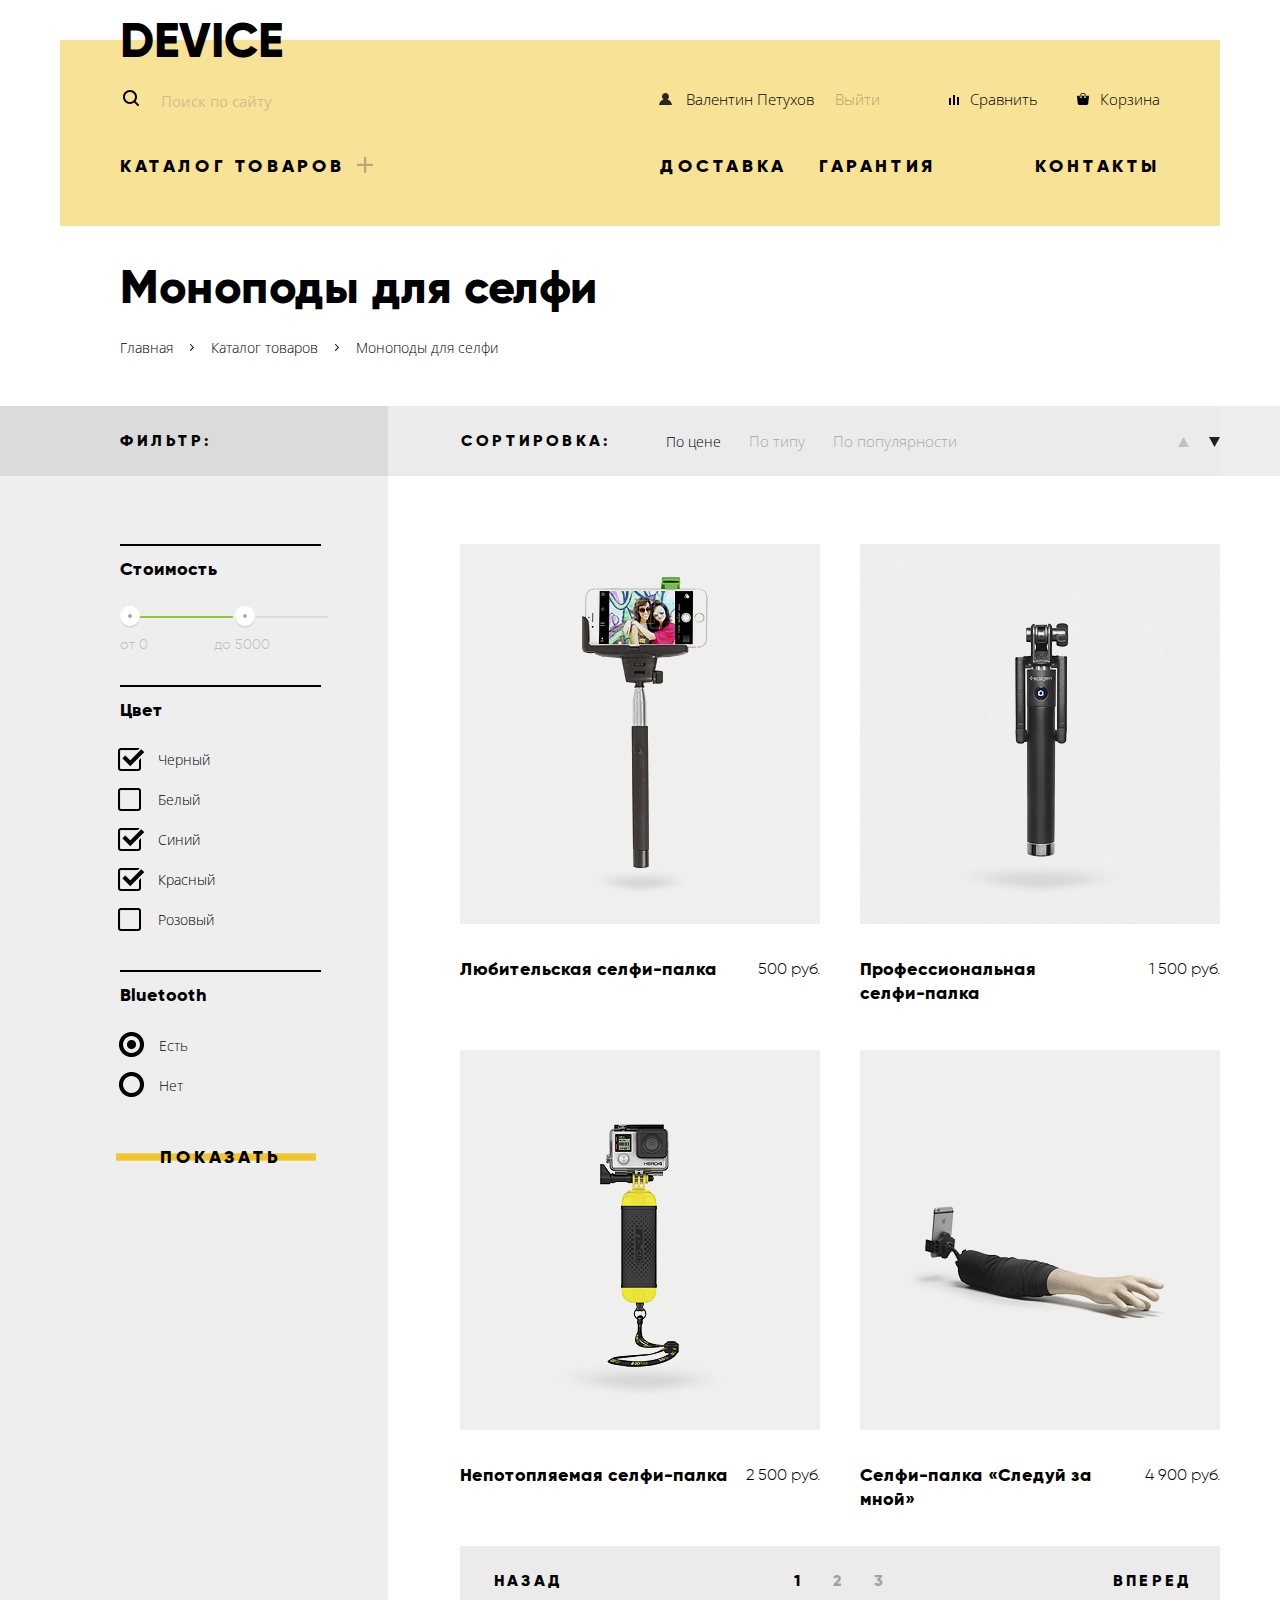
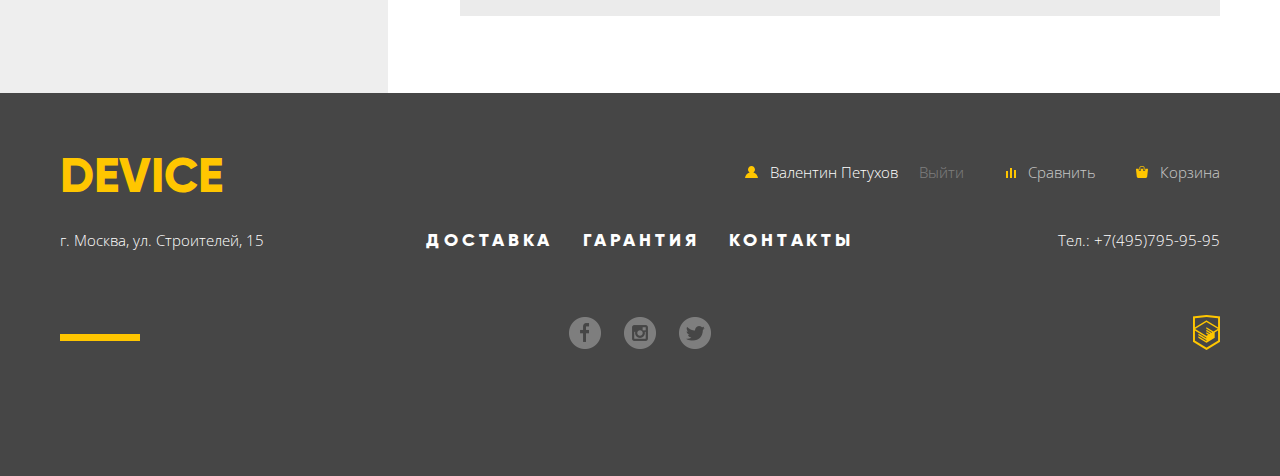
==== commit fe693c12: "небольшие доработки" ====
--- a/catalog.html
+++ b/catalog.html
@@ -15,10 +15,10 @@
       </a>
       <div class="header-navigation-wrapper">
         <form class="header__search-wrapper" action="https://echo.htmlacademy.ru" method="get">
-          <label class="header__search">
+          <label class="header__search" for="search">
             <span class="visually-hidden">Поиск по сайту</span>
-            <input type="search" name="search" placeholder="Поиск по сайту">
           </label>
+          <input type="search" name="search" id="search" placeholder="Поиск по сайту">
           <button class="header__search-button" type="submit">Найти</button>
         </form>
         <div class="header-navigation-container">
--- a/css/styles.css
+++ b/css/styles.css
@@ -59,9 +59,21 @@
 }
 
 .header__search {
-  width: 315px;
-  position: relative;
-  padding-left: 38px;
+/*   width: 315px; */
+  position: relative;
+  flex-grow: 1;
+  height: 45px;
+  border-bottom: 2px solid transparent;
+  position: absolute;
+}
+
+.header__search-wrapper {
+  width: 441px;
+  height: 45px;
+  display: flex;
+  justify-content: space-between;
+  align-items: center;
+  position: relative;
 }
 
 .header__search::before {
@@ -76,7 +88,7 @@
 
 }
 
-.header__search input[type="search"] {
+.header__search-wrapper input[type="search"] {
   opacity: 0.3;
   border: none;
   background-color: transparent;
@@ -84,14 +96,51 @@
   font-size: 15px;
   line-height: 30px;
   text-align: left;
-}
-
-.header__search input[type="search"]:hover {
+  flex-grow: 1;
+  padding-top: 8px;
+  margin-left: 39px;
+  padding-right: 10px;
+}
+
+.header__search-wrapper input[type="search"]:hover {
   opacity: 0.6;
 }
 
-.header__search input[type="search"]:focus {
+.header__search-wrapper input[type="search"]:focus {
   opacity: 1;
+}
+
+.header__search-wrapper:hover .header__search-button {
+  visibility: visible;
+}
+
+.header__search-wrapper {
+  border-bottom: 2px solid transparent;
+}
+
+.header__search-wrapper:hover  {
+  border-bottom: 2px solid black;
+}
+
+.header__search-button {
+  width: 85px;
+  height: 49px;
+  border: 2px solid black;
+  background-color: transparent;
+  font: inherit;
+  padding: 0;
+  visibility: hidden;
+  flex-grow: 0;
+}
+
+.header__search-button:hover,
+.header__search-button:focus {
+  background-color: #000000;
+  color: #ffffff;
+}
+
+.header__search-button:active {
+  color: rgba(255, 255, 255, 0.3);
 }
 
 .user-link {
@@ -169,6 +218,7 @@
   cursor: pointer;
   background-color: inherit;
   border: none;
+  padding: 0;
 }
 
 
@@ -438,8 +488,13 @@
 
 .modal input:focus {
  background-color: #ffffff;
- border: 2px solid #f7e296;
- outline: none;
+ outline: 2px solid #f7e296;
+ border: none;
+}
+
+.modal input:invalid {
+  background-color: rgba(237, 181, 181, 0.5);
+  outline: none;
 }
 
 textarea {
@@ -459,8 +514,8 @@
 
 textarea:focus {
   background-color: #ffffff;
-  border: 2px solid #f7e296;
-  outline: none;
+  outline: 2px solid #f7e296;
+  border: none;
 }
 
 
@@ -495,47 +550,7 @@
 
 body {
   min-width: 1200px;
-  min-height: 2795px;
-}
-
-.header__search-wrapper {
-  width: 441px;
-  height: 45px;
-  display: flex;
-  justify-content: space-between;
-  align-items: center;
-}
-.header__search input[type="search"] {
-  width: 100%;
-  padding-top: 8px;
-  
-}
-
-.header__search:focus + .header__search-button {
-  visibility: visible;
-}
-
-.header__search:focus {
-  border-bottom: 2px solid black;
-}
-
-.header__search {
-  flex-grow: 1;
-  height: 45px;
-  border-bottom: 2px solid transparent;
-}
-
-.header__search-button {
-  width: 85px;
-  height: 49px;
-  border: 2px solid black;
-  background-color: transparent;
-  font: inherit;
-  padding: 0;
-  margin-top: -1px;
-  visibility: hidden;
-}
-
+}
 
 .inner-header-block {
   width: 1160px;
@@ -1390,8 +1405,6 @@
   border: none;
 }
 
-
-
 .caption-wrapper h3,
 .sort-type-caption {
   font-family: "Gilroy";
@@ -1445,12 +1458,12 @@
   left: -40px;
 }
 
-input[type="checkbox"] + label:hover::before,
-input[type="checkbox"] + label:focus::before {
+input[type="checkbox"]:not(:disabled) + label:hover::before,
+input[type="checkbox"]:not(:disabled) + label:focus::before {
   opacity: 0.6;
 }
 
-input[type="checkbox"] + label:active::before {
+input[type="checkbox"]:not(:disabled) + label:active::before {
   opacity: 1;
 }
 
@@ -1482,15 +1495,6 @@
   left: -40px;
 }
 
-input[type="radio"]:checked + label:hover::before,
-input[type="radio"]:checked + label:focus::before {
-  opacity: 0.6;
-}
-
-input[type="radio"]:checked + label:active::before {
-  opacity: 1;
-}
-
 input[type="radio"] + label::before {
   content: "";
   background-image: url("../img/icons/radio-off.png");
@@ -1502,12 +1506,12 @@
   left: -40px;
 }
 
-input[type="radio"] + label:hover::before,
-input[type="radio"] + label:focus::before {
+input[type="radio"]:not(:disabled) + label:hover::before,
+input[type="radio"]:not(:disabled) + label:focus::before {
   opacity: 0.6;
 }
 
-input[type="radio"] + label:active::before {
+input[type="radio"]:not(:disabled) + label:active::before {
   opacity: 1;
 }
 
@@ -1517,6 +1521,10 @@
   outline-style: auto;
 }
 
+input:disabled + label {
+  opacity: 0.25;
+}
+
 .bt__input {
   position: relative;
   margin-left: 39px;
@@ -1555,7 +1563,6 @@
 }
 
 .main-content-wrapper {
-  display: flex;
   background: linear-gradient(to right, #eeeeee 50%, #ffffff 50%);
 }
 
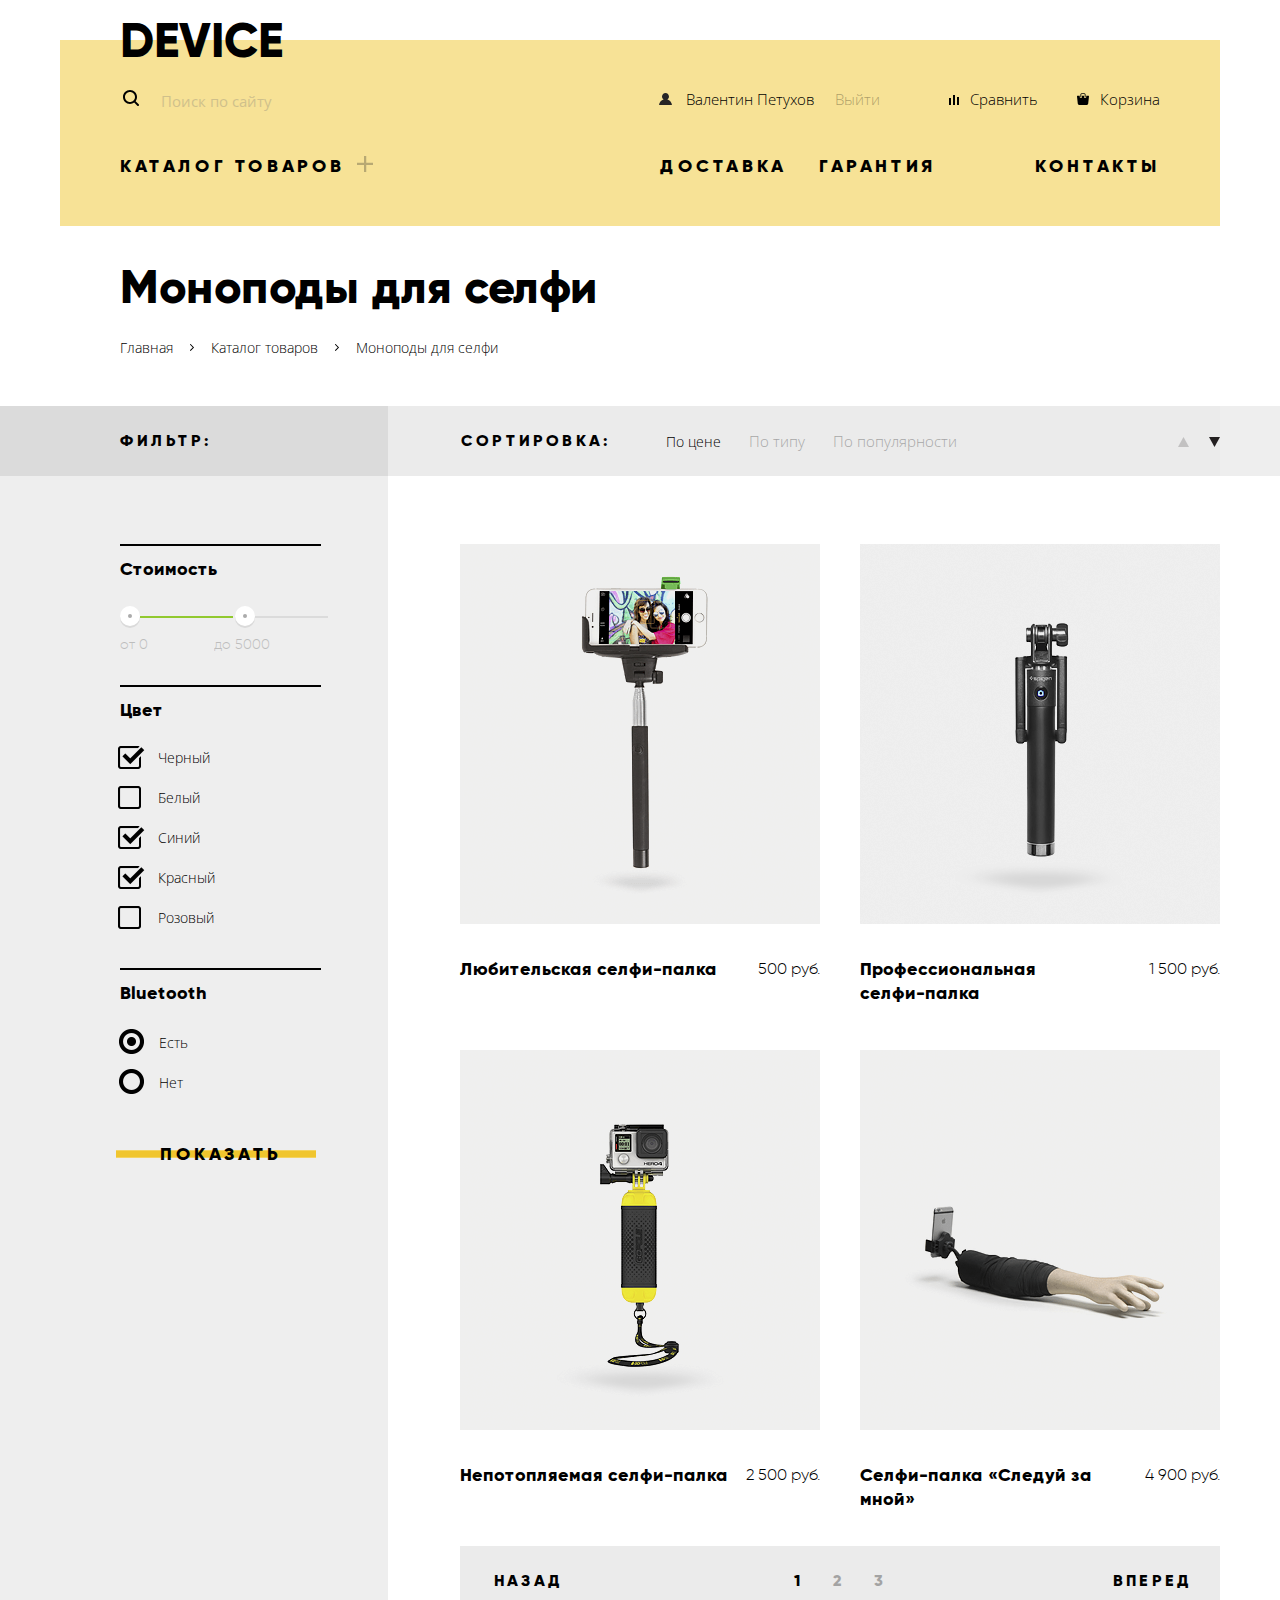
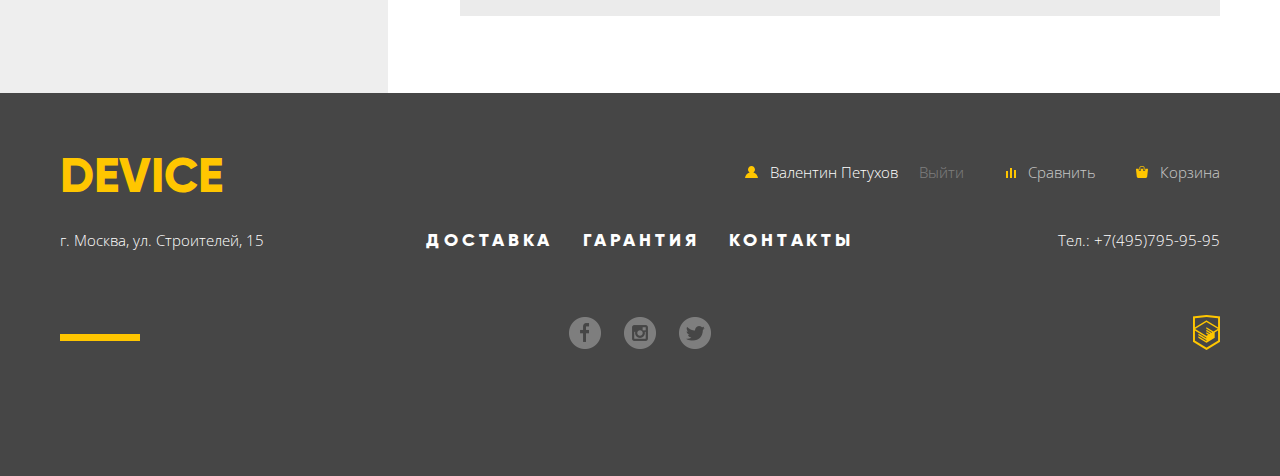
==== commit 9cf76c1c: "ie 11 bug fix" ====
--- a/catalog.html
+++ b/catalog.html
@@ -38,7 +38,7 @@
       </div>
       <div class="header-options">
         <div class="header-catalog">
-          <button class="header-catalog__caption">каталог товаров</button>
+          <a href="#" class="header-catalog__caption">каталог товаров</a>
           <div class="header-catalog__list-wrapper">
             <ul class="header-catalog__list">
               <li class="header-catalog__item">
--- a/css/styles.css
+++ b/css/styles.css
@@ -1,13 +1,13 @@
 @font-face {
   font-family: "Gilroy";
-  src: url('gilroy-extrabold.woff2') format('woff2');
+  src: url('gilroy-extrabold.woff2') format('woff2'), url('gilroyextrabold.woff') format('woff');
   font-weight: normal;
   font-style: normal;
 }
 
 @font-face {
   font-family: "Gilroy-light";
-  src: local('Gilroy Light'), local('Gilroy-Light'), url('Gilroylight.woff2') format('woff2'), url('Gilroylight.woff') format('woff'), url('Gilroylight.ttf') format('truetype');
+  src: url('Gilroylight.woff2') format('woff2'), local('Gilroy Light'), local('Gilroy-Light'), url('gilroylight.woff') format('woff'), url('Gilroylight.ttf') format('truetype');
   font-weight: 300;
   font-style: normal;
 }
@@ -39,7 +39,7 @@
 
 img {
   max-width: 100%;
-  height: auto;
+/*   height: auto; */
 }
 .header-logo {
   font-family: "Gilroy", Arial, sans-serif;
@@ -59,7 +59,6 @@
 }
 
 .header__search {
-/*   width: 315px; */
   position: relative;
   flex-grow: 1;
   height: 45px;
@@ -828,11 +827,11 @@
 }
 
 .item__image {
-  margin: 0 auto;
+  margin: auto;
 }
 
 .main-catalog__item:nth-child(2) .item__image {
-  margin-top: auto;
+  margin: auto auto 0;
 }
 
 .item__description {
@@ -867,7 +866,7 @@
 
 .service-options-wrapper {
   position: relative;
-  margin-top: 144px;
+  margin-top: 145px;
 }
 
 .service-options {
@@ -969,7 +968,7 @@
 
 .service-option__image {
   margin-right: 65px;
-  margin-top: -20px;
+  margin-top: 10px;
 }
 
 /*----------------------BRANDS IMG----------------------*/
@@ -1013,7 +1012,7 @@
   justify-content: space-between;
   margin-top: 137px;
   min-height: 513px;
-  margin-bottom: 90px;
+  margin-bottom: 89px;
 }
 
 .about-us {
@@ -1058,6 +1057,7 @@
   line-height: 40px;
   margin-top: 31px;
   margin-left: 18px;
+  margin-bottom: 62px;
 }
 
 .delivery-options li {
@@ -1066,12 +1066,13 @@
 
 .main-contacts__map {
   margin-top: 6px;
+  margin-bottom: 77px;
 }
 
 .delivery-options__button,
 .main-contacts__button {
   position: relative;
-  margin-top: auto;
+
   align-self: flex-start;
 }
 
@@ -1425,8 +1426,8 @@
 
 .filter-block__caption {
   position: relative;
-  margin-bottom: 22px;
-  margin-top: 81px;
+/*   margin-bottom: 22px;
+  margin-top: 81px; */
 }
 
 .filter-block__caption::before {
@@ -1539,21 +1540,25 @@
 }
 
 .filter-block__options {
-  margin-top: -4px;
+  margin-top: 16px;
 }
 
 .sort-type {
   display: flex;
   width: 832px;
   align-items: center;
+  height: 100%;
+  background-color: #ebebeb;
+}
+
+.sort-type__option {
+  display: flex;
+  margin: 0;
+  padding: 0;
+}
+
+.line-wrapper .center {
   min-height: 70px;
-  background-color: #ebebeb;
-}
-
-.sort-type__option {
-  display: flex;
-  margin: 0;
-  padding: 0;
 }
 
 .line-wrapper {
@@ -1583,12 +1588,16 @@
 .price-range {
   display: flex;
   flex-direction: column;
-}
-
+  margin-top: 81px;
+}
+
+.price-range__image {
+  margin-top: 22px;
+}
 
 .option__bt {
   display: flex;
-  margin-top: -3px;
+  margin-top: 18px;
   flex-direction: column;
 }
 
@@ -1742,6 +1751,7 @@
   display: flex;
   justify-content: space-between;
   flex-direction: row;
+  width: 360px;
 }
 
 .card__cart-button {
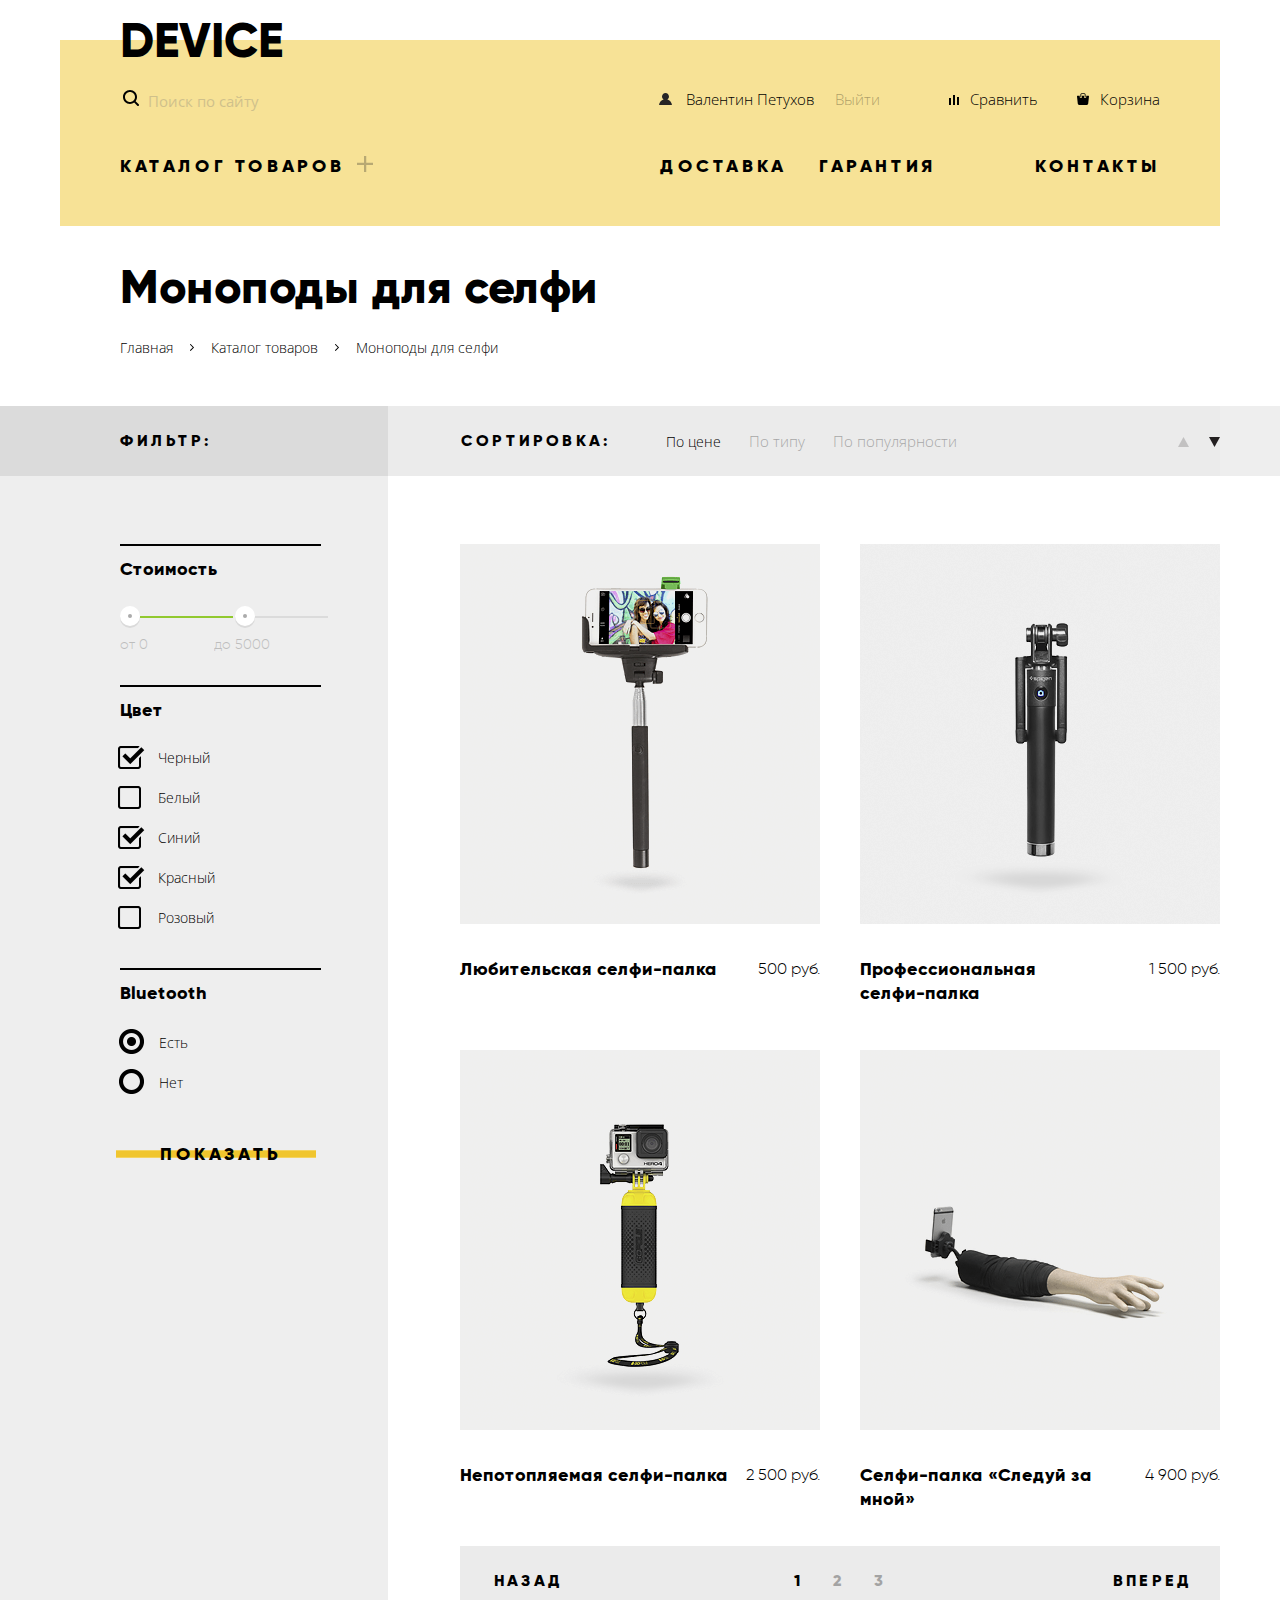
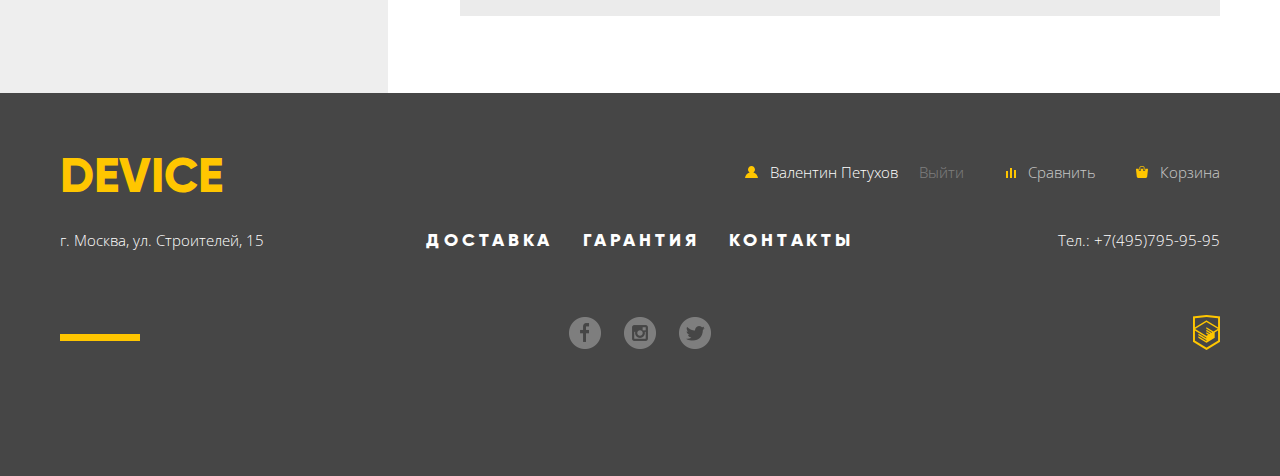
==== commit a2240e90: "css min, prefix" ====
--- a/catalog.html
+++ b/catalog.html
@@ -5,7 +5,7 @@
   <title>Device catalog</title>
   <link href="css/normalize.css" rel="stylesheet">
   <link href="https://fonts.googleapis.com/css?family=Open+Sans:300,400&amp;subset=cyrillic" rel="stylesheet">
-  <link href="css/styles.css" rel="stylesheet">
+  <link href="css/style.min.css" rel="stylesheet">
 </head>
 <body>
   <header class="catalog-header">
@@ -55,9 +55,6 @@
               </li>
               <li class="header-catalog__item">
                 <a href="#">Умные часы</a>
-              </li>
-              <li class="header-catalog__item">
-                <a href="#"><span class="empty-space">empty space</span></a>
               </li>
               <li class="header-catalog__item">
                 <a href="#">Квадрокоптеры</a>
@@ -237,6 +234,7 @@
               <li class="cards__item card">
                 <figure>
                   <img class="card__image" src="img/catalog-items/item-1.png" width="360" height="380" alt="Любительская селфи-палка">
+                  <div class="card__image-hover"></div>
                   <figcaption class="card-description-wrapper">
                     <span>Любительская селфи-палка</span>
                     <span class="item__price">500 руб.</span>
@@ -248,6 +246,7 @@
               <li class="cards__item card">
                 <figure>
                   <img class="card__image" src="img/catalog-items/item-2.png" width="360" height="380" alt="Профессиональная селфи-палка">
+                  <div class="card__image-hover"></div>
                   <figcaption class="card-description-wrapper">
                     <span>Профессиональная<br> селфи-палка</span>
                     <span class="item__price">1 500 руб.</span>
@@ -259,6 +258,7 @@
               <li class="cards__item card">
                 <figure>
                   <img class="card__image" src="img/catalog-items/item-3.png" width="360" height="380" alt="Непотопляемая селфи-палка">
+                  <div class="card__image-hover"></div>
                   <figcaption class="card-description-wrapper">
                     <span>Непотопляемая селфи-палка</span>
                     <span class="item__price">2 500 руб.</span>
@@ -270,6 +270,7 @@
               <li class="cards__item card">
                 <figure>
                   <img class="card__image" src="img/catalog-items/item-4.png" width="360" height="380" alt="Селфи-палка «Следуй за мной»">
+                  <div class="card__image-hover"></div>
                   <figcaption class="card-description-wrapper">
                     <span>Селфи-палка «Следуй за<br> мной»</span>
                     <span class="item__price">4 900 руб.</span>
--- a/css/style.min.css
+++ b/css/style.min.css
@@ -0,0 +1 @@
+@font-face{font-family:"Gilroy";src:url(gilroy-extrabold.woff2) format('woff2'),url(gilroyextrabold.woff) format('woff');font-weight:400;font-style:normal}@font-face{font-family:"Gilroy-light";src:url(Gilroylight.woff2) format('woff2'),local('Gilroy Light'),local('Gilroy-Light'),url(gilroylight.woff) format('woff'),url(Gilroylight.ttf) format('truetype');font-weight:300;font-style:normal}a,body{color:#000}body{margin:0;padding:0;font-family:"Open Sans",Arial,sans-serif;font-size:15px;line-height:30px;font-weight:300;text-align:left;background-color:#fff;min-width:1200px}a{text-decoration:none}.header-logo,h1,h2,h3,h4,h5,h6{font-family:"Gilroy",Arial,sans-serif;color:#000}img{max-width:100%}.header-logo{font-size:48px;line-height:50px;cursor:pointer}.header-logo:focus,.header-logo:hover{opacity:.6}.header-logo:active{opacity:.3}.header__search,.header__search-wrapper{height:45px;position:relative;border-bottom:2px solid transparent}.header__search{-webkit-box-flex:1;-ms-flex-positive:1;flex-grow:1}.header__search-wrapper{width:441px;display:-webkit-box;display:-ms-flexbox;display:flex;-webkit-box-pack:justify;-ms-flex-pack:justify;justify-content:space-between;-webkit-box-align:center;-ms-flex-align:center;align-items:center}.header__search::before{content:"";background-image:url(../img/icons/search.svg);position:absolute;width:16px;height:16px;background-repeat:no-repeat;top:16px;left:3px}.header__search-wrapper input[type=search]{opacity:.3;border:0;background-color:transparent;font-family:"Open Sans",Arial,sans-serif;font-size:15px;line-height:30px;text-align:left;-webkit-box-flex:1;-ms-flex-positive:1;flex-grow:1;padding-top:8px;margin-left:-95px;padding-right:10px}.header__search-wrapper input[type=search]:hover{opacity:.6}.footer__compare:focus span,.footer__compare:hover span,.footer__login-link:focus span,.footer__login-link:hover span,.footer__user-cart:focus span,.footer__user-cart:hover span,.header__search-wrapper input[type=search]:focus{opacity:1}.header-catalog__caption:hover+.header-catalog__list-wrapper,.header__search-wrapper:hover .header__search-button{visibility:visible}.header__search-wrapper:hover{border-bottom:2px solid #000}.header__search-button{width:85px;height:49px;border:2px solid #000;background-color:transparent;font:inherit;padding:0;visibility:hidden;-webkit-box-flex:0;-ms-flex-positive:0;flex-grow:0}.header__search-button:focus,.header__search-button:hover{background-color:#000;color:#fff}.header__search-button:active{color:rgba(255,255,255,.3)}.user-link{position:relative;padding-left:26px}.compare::before,.user-cart::before,.user-link::before{content:"";background-image:url(../img/icons/user.svg);width:13px;height:12px;background-repeat:no-repeat;position:absolute;top:9px;left:-1px}.compare,.user-cart{padding-left:30px;position:relative}.compare::before,.user-cart::before{background-image:url(../img/icons/compare.svg);width:10px;height:10px;left:9px;top:11px}.user-cart{margin-left:16px}.user-cart::before{background-image:url(../img/icons/cart.svg);width:12px;height:12px;left:7px;top:9px}.compare:focus,.compare:hover,.header-catalog__item a:focus,.header-catalog__item a:hover,.login-link:focus,.login-link:hover,.user-cart:focus,.user-cart:hover{opacity:.6}.compare:active,.header-catalog__item a:active,.login-link:active,.logout-link,.user-cart:active{opacity:.3}.header-catalog__caption{position:relative;cursor:pointer;background-color:inherit;border:0;padding:0}.header-catalog__caption::after{content:"";background-image:url(../img/icons/plus.png);position:absolute;width:16px;height:16px;background-repeat:no-repeat;right:-28px;bottom:5px}.header-catalog__caption,.header-link{font-family:"Gilroy",Arial,sans-serif;font-size:18px;line-height:24px;text-transform:uppercase;letter-spacing:.2em}.header-catalog__list{padding:0 60px;margin:18px 0 0;height:110px;width:550px;display:-webkit-box;display:-ms-flexbox;display:flex;-webkit-box-orient:vertical;-webkit-box-direction:normal;-ms-flex-direction:column;flex-direction:column;-ms-flex-wrap:wrap;flex-wrap:wrap;-webkit-box-pack:start;-ms-flex-pack:start;justify-content:flex-start;-ms-flex-line-pack:justify;align-content:space-between;position:absolute;list-style:none}.header-catalog__item:last-child{height:100%}.header-catalog__list-wrapper{width:1160px;min-height:165px;background-color:#f7e296;z-index:1;position:absolute;margin-left:-60px;top:174px;visibility:hidden}.header-catalog__list-wrapper:hover{visibility:visible}.header-catalog__item a{font-family:'Open Sans',Arial,sans-serif;font-size:15px;line-height:36px}.header-catalog__caption:focus,.header-catalog__caption:hover,.header-link:focus,.header-link:hover{opacity:.6}.header-catalog__caption:active,.header-link:active{opacity:.3}.visually-hidden{position:absolute;clip:rect(0 0 0 0);width:1px;height:1px;margin:-1px}.slide__caption,.slide__count{font-family:"Gilroy",Arial,sans-serif}.slide__caption{line-height:56px;font-size:47px}.slide__count{font-size:179.2px;color:#fff}.slide__details td{font-family:"Gilroy-light";font-size:36px;line-height:48px}.slide__details th{font-family:"Open Sans",Arial,sans-serif;font-size:13px;line-height:20px}.button,.main-catalog__item a,.modal label{font-family:"Gilroy";font-size:18px;line-height:24px}.button{text-transform:uppercase;letter-spacing:.2em;border:0;background-color:transparent}.button:active{color:rgba(0,0,0,.3)}.service-options h3,section h3{font-size:47px;line-height:48px}.delivery-options li{list-style-image:url(../img/icons/slider-button.png)}.footer{background-color:#464646;color:#fff;border-top:1px solid #464646}.footer-logo{font-family:"Gilroy";font-size:48px;line-height:48px;color:#ffc600;cursor:pointer}.footer-logo:focus,.footer-logo:hover,.options__list li:focus,.options__list li:hover,.social-icon_fb:focus::before,.social-icon_fb:hover::before{opacity:.6}.footer-logo:active,.options__list li:active{opacity:.3}.options__list a{font-family:"Gilroy";font-size:18px;line-height:24px;letter-spacing:.2em;text-transform:uppercase;color:#fff}.social-icon_fb::before,.social-icon_instagram::before{content:"";background-image:url(../img/icons/fb.png);width:32px;height:32px;display:inline-block;vertical-align:top;background-repeat:no-repeat;opacity:.3;margin-top:-5px}.social-icon_fb:active::before{opacity:.1}.social-icon_instagram::before{background-image:url(../img/icons/inst.png)}.social-icon_instagram:focus::before,.social-icon_instagram:hover::before{opacity:.6}.social-icon_instagram:active::before{opacity:.1}.social-icon_twitter::before{content:"";background-image:url(../img/icons/tw.png);width:32px;height:32px;display:inline-block;vertical-align:top;background-repeat:no-repeat;opacity:.3;margin-top:-5px}.footer__compare:focus svg,.footer__compare:hover svg,.footer__html-logo img:focus,.footer__html-logo img:hover,.footer__login-link:focus svg,.footer__login-link:hover svg,.footer__user-cart:focus svg,.footer__user-cart:hover svg,.option__link:focus,.option__link:hover,.social-icon_twitter:focus::before,.social-icon_twitter:hover::before{opacity:.6}.social-icon_twitter:active::before{opacity:.1}.footer__html-logo img:active{opacity:.3}.modal input{font-family:"Open Sans",Arial,sans-serif;font-size:14px;font-weight:400;line-height:18px;background-color:#f2f2f2;border:0}.modal input:hover,textarea:hover{background-color:#eaeaea}.modal input:focus,textarea:focus{background-color:#fff;outline:2px solid #f7e296;border:0}.modal input:invalid{background-color:rgba(237,181,181,.5);outline:0}textarea{font-weight:400;background-color:#f2f2f2;width:760px;min-height:156px;border:0}.item__price{font-family:"Gilroy-light";font-size:16px;line-height:24px}.option__link_active,textarea{font-family:"Open Sans",Arial,sans-serif;font-size:14px;line-height:18px}.option__link{opacity:.3}.brands__item a:hover .brand__image_hidden,.option__link:active{opacity:1}.header-block,.inner-header-block{width:1160px;min-height:299px;margin:0 auto}.inner-header-block{background-color:#f7e296;position:absolute;z-index:1}.header-block{padding:0}.catalog-header,.header{width:1160px;min-height:299px;margin:40px auto 0;background-color:#f7e296}.catalog-header{min-height:186px}.header-navigation,.inner-header-block{padding:35px 60px 0}.header-logo{position:absolute;top:16px}.header-navigation-wrapper{-webkit-box-align:center;-ms-flex-align:center;align-items:center;margin-bottom:29px}.header-navigation-container,.header-navigation-wrapper,.user-navigation{display:-webkit-box;display:-ms-flexbox;display:flex;-webkit-box-pack:justify;-ms-flex-pack:justify;justify-content:space-between}.header-navigation-container{width:500px}.user-navigation{margin:0;padding:0;list-style:none;min-width:220px}.header-options-wrapper{width:220px}.header-links-add-wrapper,.header-links-wrapper,.header-options,.header-options-wrapper{display:-webkit-box;display:-ms-flexbox;display:flex;-webkit-box-pack:justify;-ms-flex-pack:justify;justify-content:space-between}.header-links-add-wrapper,.header-links-wrapper{-ms-flex-preferred-size:500px;flex-basis:500px;-webkit-box-align:center;-ms-flex-align:center;align-items:center}.header-links-add-wrapper{-ms-flex-preferred-size:341px;flex-basis:341px}.slide-section{min-height:500px;position:relative;top:-107px}.slide-wrapper,.slide__image-wrapper{display:-webkit-box;display:-ms-flexbox;display:flex}.slide-wrapper{-webkit-box-pack:justify;-ms-flex-pack:justify;justify-content:space-between;-webkit-box-align:center;-ms-flex-align:center;align-items:center;margin:0 auto 89px;width:1160px}.slide__image-wrapper{width:560px}.slide__image{margin:0 auto}.slide__content-wrapper{width:560px;padding-right:80px;-webkit-box-sizing:border-box;box-sizing:border-box;position:relative;margin-top:71px}.slide__count{position:absolute;top:-19px;right:50px}.slide__content-wrapper::before{content:"";background:#fff;width:100px;height:7px;position:absolute;margin-bottom:10px;top:-43px}.slide__caption{z-index:2}.slide__description{margin-top:19px;margin-bottom:49px}.slide__details{margin-top:55px;margin-bottom:4px;border-collapse:collapse}.slide__details th:nth-child(3){padding-left:3px}.slide__details tr:last-child{height:29px}tr td:first-child,tr th:first-child{width:157px}tr td:nth-child(2),tr th:nth-child(2){width:137px}.button::before{content:"";display:block;height:6px;background-color:#f0c52e;position:absolute;top:50%;-webkit-transform:translateY(-50%);-ms-transform:translateY(-50%);transform:translateY(-50%);z-index:-1;border-bottom:1px solid #f4d361;border-top:1px solid #f4d361}.slide__option-button::before{width:220px}.button:active::before,.button:focus::before,.button:hover::before{border:0;height:40px}.slide__option-button{position:relative;padding-left:43px;padding-right:43px}.slide__change-button,.slide__change-button_active{border-radius:6px;width:12px;height:12px;border:1px solid #000;background-color:inherit;padding:0;position:relative;margin-left:18px}.slide__change-button_active::before{content:"";display:block;border-radius:50%;width:4px;height:4px;border:1px solid #000;background-color:inherit;position:absolute;top:2px;left:2px}.slide__buttons-wrapper{width:480px;display:-webkit-box;display:-ms-flexbox;display:flex;-webkit-box-pack:justify;-ms-flex-pack:justify;justify-content:space-between}.slide_hidden{display:none}.main-catalog__list{width:1160px;min-height:250px;padding:0;margin:-108px auto 0;display:-webkit-box;display:-ms-flexbox;display:flex;-webkit-box-pack:justify;-ms-flex-pack:justify;justify-content:space-between;list-style:none}.main-catalog__item{width:160px}.main-catalog__item-wrapper{width:160px;height:160px;background-color:#f7e296;display:-webkit-box;display:-ms-flexbox;display:flex;margin:auto}.item__image{margin:auto}.main-catalog__item:nth-child(2) .item__image{margin:auto auto 0}.item__description{padding:0;margin:33px 0 0}.main-catalog__item:hover .main-catalog__item-wrapper{background-color:#f0c52e}.footer__compare:active span,.footer__compare:active svg,.footer__login-link:active span,.footer__login-link:active svg,.footer__user-cart:active span,.footer__user-cart:active svg,.main-catalog__item:active .item__description,.main-catalog__item:active .item__image{opacity:.3}.service-options-wrapper::before{content:"";background-color:#e5e5e5;height:288px;width:100%;position:absolute;z-index:-1;top:27px}.service-options-wrapper{position:relative;margin-top:145px}.service-options{width:1160px;min-height:200px;margin:0 auto;display:-webkit-box;display:-ms-flexbox;display:flex;-webkit-box-pack:justify;-ms-flex-pack:justify;justify-content:space-between}.none{display:none}.service-options__list{list-style:none;display:-webkit-box;display:-ms-flexbox;display:flex;-webkit-box-orient:vertical;-webkit-box-direction:normal;-ms-flex-direction:column;flex-direction:column;-webkit-box-align:center;-ms-flex-align:center;align-items:center;padding:0 0 0 13px;margin:12px 0 0;position:relative}.service-options__list::after{content:"";width:7px;height:319px;background-color:#000;position:absolute;top:-85px;right:-135px}.service-options__list li{margin-bottom:35px}.service-option-text-wrapper{width:460px}.service-option-text-wrapper p{padding:0;margin:32px 0 0}.service-option-text-wrapper h3{margin:0;padding:0}.brands__item a,.service-option__button{position:relative}.service-option__button::before{width:160px;top:50%;left:50%;margin-right:-50%;-webkit-transform:translate(-50%,-50%);-ms-transform:translate(-50%,-50%);transform:translate(-50%,-50%)}.service-option__button:active::before,.service-option__button_active::before{width:278px;height:40px;background-color:#000;margin-left:59px;border:0}.service-option__button:active,.service-option__button_active{color:#f7e184}.service-option__button_active::before{top:50%;left:50%;margin-right:-50%;-webkit-transform:translate(-50%,-50%);-ms-transform:translate(-50%,-50%);transform:translate(-50%,-50%)}.service-option{display:-webkit-box;display:-ms-flexbox;display:flex;width:760px;-webkit-box-pack:justify;-ms-flex-pack:justify;justify-content:space-between}.service-option__image{margin-right:65px;margin-top:10px}.brands{width:1160px;display:-webkit-box;display:-ms-flexbox;display:flex;-webkit-box-pack:justify;-ms-flex-pack:justify;justify-content:space-between;padding:0;margin:202px auto 0;list-style:none}.brands__item{width:260px}.brands__item a{display:block}.brand__image_hidden{position:absolute;top:0;left:0;opacity:0}.about-us,.main-contacts,.section-wrapper{display:-webkit-box;display:-ms-flexbox;display:flex}.section-wrapper{-webkit-box-pack:justify;-ms-flex-pack:justify;justify-content:space-between;min-height:513px;margin:137px auto 89px;width:1160px}.about-us,.main-contacts{width:480px;-webkit-box-orient:vertical;-webkit-box-direction:normal;-ms-flex-direction:column;flex-direction:column}.main-contacts{width:560px}.section-header{position:relative;padding:0;margin:0 0 43px}.section-header::before{content:"";width:80px;height:7px;background-color:#000;position:absolute;top:-52px}.section-wrapper p{margin:0;padding:0 0 32px}.delivery-options{padding:0;font-family:"Gilroy",Arial,sans-serif;font-size:16px;line-height:40px;margin:31px 0 62px 18px}.delivery-options li{padding-left:18px}.main-contacts__map{margin-top:6px;margin-bottom:77px}.delivery-options__button,.main-contacts__button{position:relative;-ms-flex-item-align:start;align-self:flex-start}.delivery-options__button{left:21px}.main-contacts__button{left:39px}.delivery-options__button::before,.main-contacts__button::before{width:260px;top:50%;left:50%;-webkit-transform:translate(-50%,-50%);-ms-transform:translate(-50%,-50%);transform:translate(-50%,-50%)}.footer-wrapper{width:1160px;min-height:324px;margin:0 auto}.first-line-wrapper,.right-block-wrapper{-webkit-box-pack:justify;-ms-flex-pack:justify;justify-content:space-between}.first-line-wrapper{display:-webkit-box;display:-ms-flexbox;display:flex;-webkit-box-align:center;-ms-flex-align:center;align-items:center;margin-top:58px}.right-block-wrapper{min-width:323px;margin-bottom:9px}.footer-options-wrapper,.footer__user-navigation,.right-block-wrapper{display:-webkit-box;display:-ms-flexbox;display:flex}.footer__user-navigation{margin:0;padding:0;list-style:none}.footer-options-wrapper{min-width:214px}.footer__compare,.footer__user-cart{margin-left:40px}.footer__compare span,.footer__login-link span,.footer__user-cart span{color:#fff;opacity:.7}.right-block-wrapper span{margin-left:12px}.second-line-wrapper{margin-top:25px}.options__list,.second-line-wrapper,.third-line-wrapper{display:-webkit-box;display:-ms-flexbox;display:flex;-webkit-box-pack:justify;-ms-flex-pack:justify;justify-content:space-between}.options__list{min-width:428px;-ms-flex-wrap:wrap;flex-wrap:wrap;list-style:none;margin:0;padding:0}.second-line-wrapper p,.second-line-wrapper span{margin:0;padding:0;min-width:260px}.second-line-wrapper span{text-align:right}.third-line-wrapper{-webkit-box-align:center;-ms-flex-align:center;align-items:center;margin-top:60px}.image-line{width:80px;height:7px;background-color:#ffc600}.footer__html-logo,.footer__social{display:-webkit-box;display:-ms-flexbox;display:flex}.footer__social{-webkit-box-pack:justify;-ms-flex-pack:justify;justify-content:space-between;min-width:142px}.footer__html-logo{min-width:80px}.footer__html-logo a{margin-left:auto}.modal-write-us{position:fixed;-webkit-box-shadow:0 10px 20px rgba(0,0,0,.2);box-shadow:0 10px 20px rgba(0,0,0,.2);top:50%;left:50%;-webkit-transform:translate(-50%,-50%);-ms-transform:translate(-50%,-50%);transform:translate(-50%,-50%);width:760px;background-color:#fff;padding:100px;display:none}.modal-close{width:55px;height:55px;font-size:0;background-color:#f0c52e;opacity:.5;border:0;border-radius:50%;position:absolute;top:22px;right:22px;cursor:pointer}.modal-close:focus,.modal-close:hover{opacity:1}.modal-close:active{opacity:.3}.modal-close::after,.modal-close::before{content:"";width:27px;height:2px;background-color:#fff;position:absolute;right:14px;top:27px}.modal-close::before{-webkit-transform:rotate(45deg);-ms-transform:rotate(45deg);transform:rotate(45deg)}.modal-close::after{-webkit-transform:rotate(-45deg);-ms-transform:rotate(-45deg);transform:rotate(-45deg)}.modal input[type=email],.modal input[type=text]{width:360px;height:50px}.modal__ident-wrapper{display:-webkit-box;display:-ms-flexbox;display:flex;-webkit-box-pack:justify;-ms-flex-pack:justify;justify-content:space-between;-webkit-box-orient:horizontal;-webkit-box-direction:normal;-ms-flex-direction:row;flex-direction:row;margin-bottom:36px}.modal__ident-wrapper p,fieldset{margin:0;padding:0}.modal textarea,.modal__ident-wrapper input{margin-top:10px}.modal input[type=email],.modal input[type=text],.modal textarea{-webkit-box-sizing:border-box;box-sizing:border-box;padding:16px 20px}.submit-button{position:relative;left:28px;margin-top:43px}.modal-map,.submit-button::before{top:50%;left:50%;-webkit-transform:translate(-50%,-50%);-ms-transform:translate(-50%,-50%);transform:translate(-50%,-50%)}.submit-button::before{width:200px}.modal-map{padding:0;margin:0;position:fixed;-webkit-box-shadow:0 10px 20px rgba(0,0,0,.2);box-shadow:0 10px 20px rgba(0,0,0,.2);background-color:#fff;display:none}.site-navigation-wrapper{display:-webkit-box;display:-ms-flexbox;display:flex;width:1160px;-webkit-box-orient:vertical;-webkit-box-direction:normal;-ms-flex-direction:column;flex-direction:column;margin:0 auto;padding:37px 60px 38px;-webkit-box-sizing:border-box;box-sizing:border-box}.main-block-caption{font-size:47px;line-height:48px;padding:0;margin:0 0 16px}.breadcrumbs{font-size:14px;line-height:24px;-webkit-box-align:center;-ms-flex-align:center;align-items:center;margin:0;padding:0}.breadcrumbs svg{margin:17px}.breadcrumbs,.breadcrumbs li,.filter-block{display:-webkit-box;display:-ms-flexbox;display:flex}.breadcrumbs li{-webkit-box-align:center;-ms-flex-align:center;align-items:center}.filter-block{margin:0;padding:0;-webkit-box-orient:vertical;-webkit-box-direction:normal;-ms-flex-direction:column;flex-direction:column}.card-block{-webkit-box-sizing:border-box;box-sizing:border-box;background-color:#fff;padding:68px 20px 77px 72px}fieldset{border:0}.caption-wrapper h3{margin:0}.caption-wrapper h3,.sort-type-caption{font-family:"Gilroy";font-size:16px;line-height:24px;text-transform:uppercase;letter-spacing:.2em;padding:0}.card figcaption,.filter-block__caption{font-family:"Gilroy";font-size:18px;line-height:24px}.filter-block__caption,.filter-block__option label{position:relative}.filter-block__caption::before{content:"";width:201px;height:2px;background-color:#000;position:absolute;top:-13px}.filter-block__options,.option__bt{list-style:none;padding:0;font-size:14px;line-height:40px}input[type=checkbox]:checked+label::before{content:"";background-image:url(../img/icons/checkbox-on.png);width:27px;height:23px;background-repeat:no-repeat;position:absolute;top:-2px;left:-40px}input[type=checkbox]:not(:disabled)+label:focus::before,input[type=checkbox]:not(:disabled)+label:hover::before{opacity:.6}input[type=checkbox]:not(:disabled)+label:active::before{opacity:1}input[type=checkbox]+label::before{content:"";background-image:url(../img/icons/checkbox-off.png);width:23px;height:23px;background-repeat:no-repeat;position:absolute;top:-2px;left:-40px}input[type=checkbox]:focus+label::before{outline-color:#4d90fe;outline-width:5px;outline-style:auto}input[type=radio]:checked+label::before{content:"";background-image:url(../img/icons/radio-on.png);width:25px;height:25px;background-repeat:no-repeat;position:absolute;top:-4px;left:-40px}input[type=radio]+label::before{content:"";background-image:url(../img/icons/radio-off.png);width:25px;height:25px;background-repeat:no-repeat;position:absolute;top:-4px;left:-40px}input[type=radio]:not(:disabled)+label:focus::before,input[type=radio]:not(:disabled)+label:hover::before{opacity:.6}input[type=radio]:not(:disabled)+label:active::before{opacity:1}input[type=radio]:focus+label::before{outline-color:#4d90fe;outline-width:5px;outline-style:auto}input:disabled+label{opacity:.25}.bt__input{position:relative;margin-left:39px}.filter-block__options{margin:16px 0 0 38px}.sort-type,.sort-type__option{display:-webkit-box;display:-ms-flexbox;display:flex}.sort-type{width:832px;-webkit-box-align:center;-ms-flex-align:center;align-items:center;height:100%;background-color:#ebebeb}.sort-type__option{margin:0;padding:0;list-style:none}.line-wrapper,.line-wrapper .center{min-height:70px}.line-wrapper{display:-webkit-box;display:-ms-flexbox;display:flex;background:-webkit-gradient(linear,right top,left top,color-stop(50%,#eee),color-stop(50%,#dbdbdb));background:-webkit-linear-gradient(right,#eee 50%,#dbdbdb 50%);background:-o-linear-gradient(right,#eee 50%,#dbdbdb 50%);background:linear-gradient(to left,#eee 50%,#dbdbdb 50%)}.main-content-wrapper{background:-webkit-gradient(linear,left top,right top,color-stop(50%,#eee),color-stop(50%,#fff));background:-webkit-linear-gradient(left,#eee 50%,#fff 50%);background:-o-linear-gradient(left,#eee 50%,#fff 50%);background:linear-gradient(to right,#eee 50%,#fff 50%)}.cards ul,.price-range{display:-webkit-box;display:-ms-flexbox;display:flex;-webkit-box-direction:normal}.cards ul{width:760px;-ms-flex-wrap:wrap;flex-wrap:wrap;-webkit-box-pack:justify;-ms-flex-pack:justify;justify-content:space-between;list-style:none;-webkit-box-orient:horizontal;-ms-flex-direction:row;flex-direction:row}.cards figure,.cards ul{margin:0;padding:0}.price-range{-webkit-box-orient:vertical;-ms-flex-direction:column;flex-direction:column;margin-top:81px}.price-range__image{margin-top:22px}.option__bt{display:-webkit-box;display:-ms-flexbox;display:flex;margin:18px 0 0;-webkit-box-orient:vertical;-webkit-box-direction:normal;-ms-flex-direction:column;flex-direction:column}.filter__button{position:relative;z-index:1;margin-left:34px}.filter__button::before{width:200px;left:-38px}.filter{width:268px;margin-left:auto}.pin-wrapper{display:-webkit-box;display:-ms-flexbox;display:flex;width:135px;-webkit-box-pack:justify;-ms-flex-pack:justify;justify-content:space-between;min-height:25px;-webkit-box-align:center;-ms-flex-align:center;align-items:center}.pin{width:20px;height:20px;border-radius:50%;background-color:#fff;-webkit-box-shadow:0 2px #dadada;box-shadow:0 2px #dadada;position:relative}.pin-1::before,.pin-2::before{content:"";display:block;width:4px;height:4px;border-radius:50%;background-color:#ababab;top:50%;left:50%;-webkit-transform:translate(-50%,-50%);-ms-transform:translate(-50%,-50%);transform:translate(-50%,-50%);position:absolute}.pin-1::after,.pin-2::after{content:"";width:93px;height:2px;background-color:#91c92f;position:absolute;top:10px;left:20px}.pin-2::after{width:73px;background-color:#dbdbdb}.pin-1{margin-right:89px}.price-range__image span{font-family:"Gilroy-light";font-size:14px;line-height:24px;color:#000;opacity:.2;margin-right:62px}.pin:active{width:22px;height:22px}.filter__section{margin-top:40px}.center{width:1100px;margin:0 auto;padding-left:60px;display:-webkit-box;display:-ms-flexbox;display:flex;-webkit-box-align:start;-ms-flex-align:start;align-items:flex-start;-webkit-box-pack:justify;-ms-flex-pack:justify;justify-content:space-between}.bt__fieldset{margin-top:43px;margin-bottom:36px}.sort-type-caption{margin:0 27px 0 73px}.sort-order a:last-child{margin-left:16px}.sort-type__option li{margin-left:28px}.sort-order{margin-left:auto}.sort{opacity:.2}.sort:focus,.sort:hover{opacity:.4}.sort:active,.sort_active{opacity:1}.caption-wrapper{margin-top:23px}.card__image{margin-bottom:24px;position:relative}.card__image-hover{width:360px;height:380px;background-color:#eee;opacity:.7;position:absolute;top:0;left:0;visibility:hidden}.card:hover .card__image-hover,.card:hover a{visibility:visible}.card-description-wrapper{display:-webkit-box;display:-ms-flexbox;display:flex;-webkit-box-pack:justify;-ms-flex-pack:justify;justify-content:space-between;-webkit-box-orient:horizontal;-webkit-box-direction:normal;-ms-flex-direction:row;flex-direction:row;width:360px}.card__cart-button{position:absolute;z-index:1;top:178px;left:115px;visibility:hidden}.card__cart-button::before{width:200px;left:-38px}.card{position:relative;margin-bottom:45px;cursor:pointer}.card__compare-button{font-family:"Open Sans",Arial,sans-serif;font-size:13px;line-height:20px;background-color:transparent;border:0;opacity:.5;position:absolute;top:215px;left:105px;visibility:hidden}.card__compare-button:focus,.card__compare-button:hover{opacity:1}.card__compare-button:active{opacity:.2}.pagination,.pagination ul{display:-webkit-box;display:-ms-flexbox;display:flex}.pagination{background-color:#ebebeb;-webkit-box-pack:justify;-webkit-box-align:center;-ms-flex-align:center;align-items:center;width:760px;min-height:70px;margin-top:-10px;-ms-flex-pack:justify;justify-content:space-between}.pagination button,.pagination ul{font-family:"Gilroy";font-size:16px;line-height:24px;letter-spacing:.2em;text-transform:uppercase;background-color:inherit;border:0}.pagination ul{margin:0;-ms-flex-pack:distribute;justify-content:space-around;min-width:120px;list-style:none;padding:0 30px}.pagination button{padding-left:30px;padding-right:30px}.pagination__item:focus,.pagination__item:hover{opacity:.6}.pagination__item{opacity:.3}.pagination__item:active,.pagination__item_active{opacity:1}.pagination button{width:137px;height:70px}.pagination button:active,.pagination button:focus,.pagination button:hover{background-color:#d9d9d9}.pagination button:active{color:rgba(0,0,0,.3)}.footer__logout-link a,.footer__user-link a{color:#fff}.footer__logout-link{margin-left:21px;margin-right:2px;opacity:.3}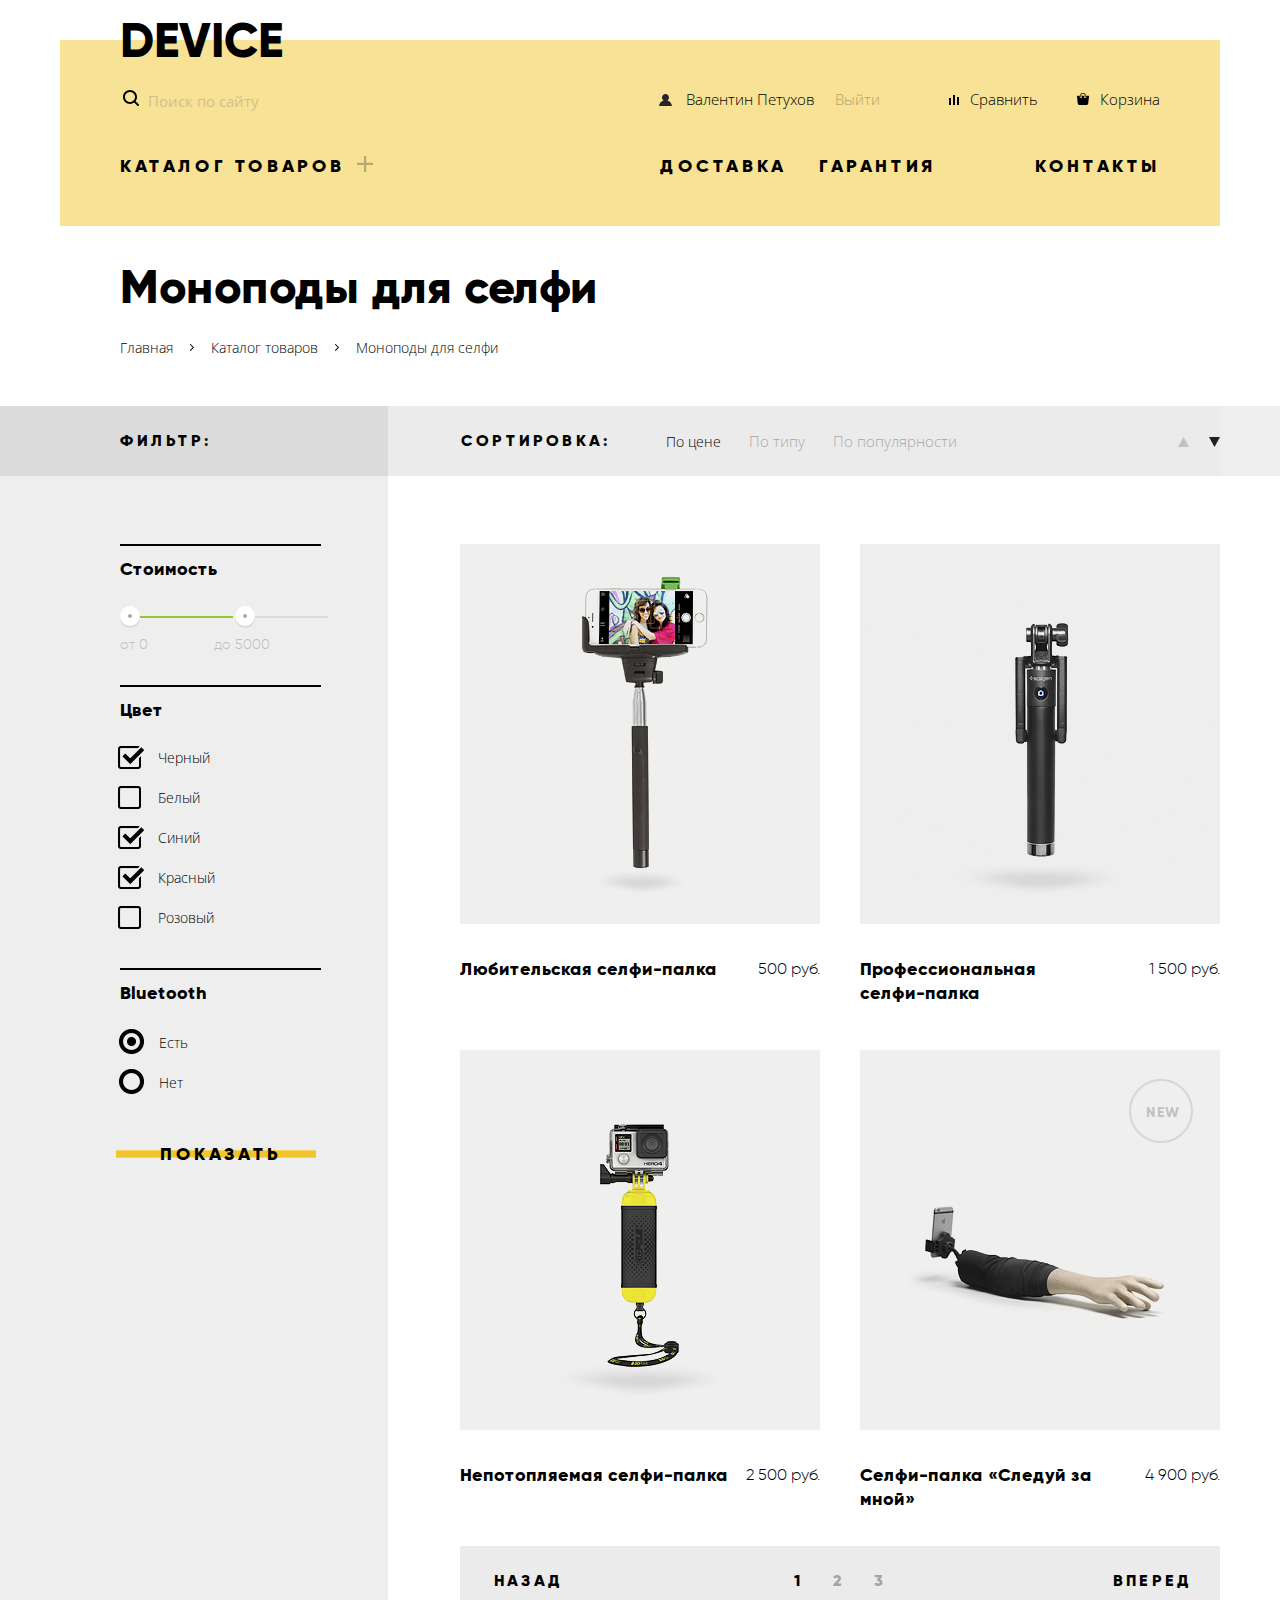
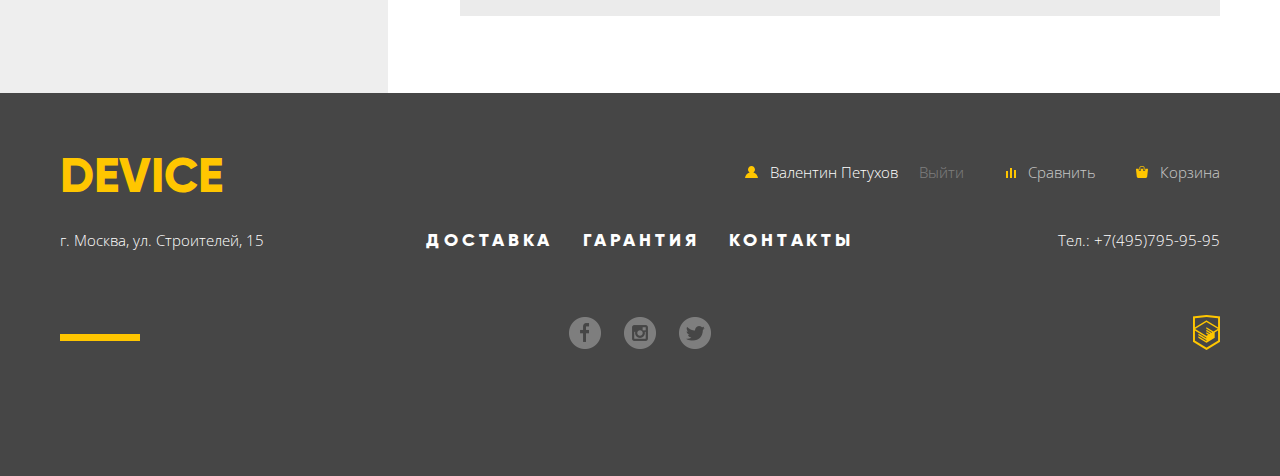
==== commit b10ad9d5: "исправление замечаний" ====
--- a/catalog.html
+++ b/catalog.html
@@ -23,8 +23,8 @@
         </form>
         <div class="header-navigation-container">
           <ul class="user-navigation">
-            <li class="user-link">
-              <a href="#">Валентин Петухов</a>
+            <li>
+              <a class="user-link" href="#">Валентин Петухов</a>
             </li>
             <li class="logout-link">
               <a href="#">Выйти</a>
@@ -236,7 +236,9 @@
                   <img class="card__image" src="img/catalog-items/item-1.png" width="360" height="380" alt="Любительская селфи-палка">
                   <div class="card__image-hover"></div>
                   <figcaption class="card-description-wrapper">
-                    <span>Любительская селфи-палка</span>
+                    <span>
+                      <a class="item-link" href="#">Любительская селфи-палка</a>
+                    </span>
                     <span class="item__price">500 руб.</span>
                   </figcaption>
                 </figure>
@@ -248,7 +250,9 @@
                   <img class="card__image" src="img/catalog-items/item-2.png" width="360" height="380" alt="Профессиональная селфи-палка">
                   <div class="card__image-hover"></div>
                   <figcaption class="card-description-wrapper">
-                    <span>Профессиональная<br> селфи-палка</span>
+                    <span>
+                      <a class="item-link" href="#">Профессиональная<br> селфи-палка</a>
+                    </span>
                     <span class="item__price">1 500 руб.</span>
                   </figcaption>
                 </figure>
@@ -260,7 +264,9 @@
                   <img class="card__image" src="img/catalog-items/item-3.png" width="360" height="380" alt="Непотопляемая селфи-палка">
                   <div class="card__image-hover"></div>
                   <figcaption class="card-description-wrapper">
-                    <span>Непотопляемая селфи-палка</span>
+                    <span>
+                      <a class="item-link" href="#">Непотопляемая селфи-палка</a>
+                    </span>
                     <span class="item__price">2 500 руб.</span>
                   </figcaption>
                 </figure>
@@ -270,9 +276,12 @@
               <li class="cards__item card">
                 <figure>
                   <img class="card__image" src="img/catalog-items/item-4.png" width="360" height="380" alt="Селфи-палка «Следуй за мной»">
+                  <div class="new"></div>
                   <div class="card__image-hover"></div>
                   <figcaption class="card-description-wrapper">
-                    <span>Селфи-палка «Следуй за<br> мной»</span>
+                    <span>
+                      <a class="item-link" href="#">Селфи-палка «Следуй за<br> мной»</a>
+                    </span>
                     <span class="item__price">4 900 руб.</span>
                   </figcaption>
                 </figure>
@@ -372,7 +381,7 @@
             <a class="social-icon social-icon_twitter" href="https://twitter.com"><span class="visually-hidden">twitter</span></a>
           </div>
           <div class="footer__html-logo">
-            <a href="https://htmlacademy.ru">
+            <a href="https://htmlacademy.ru/intensive/htmlcss">
               <img src="img/icons/logo-html.png" width="27" height="35" alt="ссылка на html академию">
             </a>
           </div>
--- a/css/style.min.css
+++ b/css/style.min.css
@@ -1 +1 @@
-@font-face{font-family:"Gilroy";src:url(gilroy-extrabold.woff2) format('woff2'),url(gilroyextrabold.woff) format('woff');font-weight:400;font-style:normal}@font-face{font-family:"Gilroy-light";src:url(Gilroylight.woff2) format('woff2'),local('Gilroy Light'),local('Gilroy-Light'),url(gilroylight.woff) format('woff'),url(Gilroylight.ttf) format('truetype');font-weight:300;font-style:normal}a,body{color:#000}body{margin:0;padding:0;font-family:"Open Sans",Arial,sans-serif;font-size:15px;line-height:30px;font-weight:300;text-align:left;background-color:#fff;min-width:1200px}a{text-decoration:none}.header-logo,h1,h2,h3,h4,h5,h6{font-family:"Gilroy",Arial,sans-serif;color:#000}img{max-width:100%}.header-logo{font-size:48px;line-height:50px;cursor:pointer}.header-logo:focus,.header-logo:hover{opacity:.6}.header-logo:active{opacity:.3}.header__search,.header__search-wrapper{height:45px;position:relative;border-bottom:2px solid transparent}.header__search{-webkit-box-flex:1;-ms-flex-positive:1;flex-grow:1}.header__search-wrapper{width:441px;display:-webkit-box;display:-ms-flexbox;display:flex;-webkit-box-pack:justify;-ms-flex-pack:justify;justify-content:space-between;-webkit-box-align:center;-ms-flex-align:center;align-items:center}.header__search::before{content:"";background-image:url(../img/icons/search.svg);position:absolute;width:16px;height:16px;background-repeat:no-repeat;top:16px;left:3px}.header__search-wrapper input[type=search]{opacity:.3;border:0;background-color:transparent;font-family:"Open Sans",Arial,sans-serif;font-size:15px;line-height:30px;text-align:left;-webkit-box-flex:1;-ms-flex-positive:1;flex-grow:1;padding-top:8px;margin-left:-95px;padding-right:10px}.header__search-wrapper input[type=search]:hover{opacity:.6}.footer__compare:focus span,.footer__compare:hover span,.footer__login-link:focus span,.footer__login-link:hover span,.footer__user-cart:focus span,.footer__user-cart:hover span,.header__search-wrapper input[type=search]:focus{opacity:1}.header-catalog__caption:hover+.header-catalog__list-wrapper,.header__search-wrapper:hover .header__search-button{visibility:visible}.header__search-wrapper:hover{border-bottom:2px solid #000}.header__search-button{width:85px;height:49px;border:2px solid #000;background-color:transparent;font:inherit;padding:0;visibility:hidden;-webkit-box-flex:0;-ms-flex-positive:0;flex-grow:0}.header__search-button:focus,.header__search-button:hover{background-color:#000;color:#fff}.header__search-button:active{color:rgba(255,255,255,.3)}.user-link{position:relative;padding-left:26px}.compare::before,.user-cart::before,.user-link::before{content:"";background-image:url(../img/icons/user.svg);width:13px;height:12px;background-repeat:no-repeat;position:absolute;top:9px;left:-1px}.compare,.user-cart{padding-left:30px;position:relative}.compare::before,.user-cart::before{background-image:url(../img/icons/compare.svg);width:10px;height:10px;left:9px;top:11px}.user-cart{margin-left:16px}.user-cart::before{background-image:url(../img/icons/cart.svg);width:12px;height:12px;left:7px;top:9px}.compare:focus,.compare:hover,.header-catalog__item a:focus,.header-catalog__item a:hover,.login-link:focus,.login-link:hover,.user-cart:focus,.user-cart:hover{opacity:.6}.compare:active,.header-catalog__item a:active,.login-link:active,.logout-link,.user-cart:active{opacity:.3}.header-catalog__caption{position:relative;cursor:pointer;background-color:inherit;border:0;padding:0}.header-catalog__caption::after{content:"";background-image:url(../img/icons/plus.png);position:absolute;width:16px;height:16px;background-repeat:no-repeat;right:-28px;bottom:5px}.header-catalog__caption,.header-link{font-family:"Gilroy",Arial,sans-serif;font-size:18px;line-height:24px;text-transform:uppercase;letter-spacing:.2em}.header-catalog__list{padding:0 60px;margin:18px 0 0;height:110px;width:550px;display:-webkit-box;display:-ms-flexbox;display:flex;-webkit-box-orient:vertical;-webkit-box-direction:normal;-ms-flex-direction:column;flex-direction:column;-ms-flex-wrap:wrap;flex-wrap:wrap;-webkit-box-pack:start;-ms-flex-pack:start;justify-content:flex-start;-ms-flex-line-pack:justify;align-content:space-between;position:absolute;list-style:none}.header-catalog__item:last-child{height:100%}.header-catalog__list-wrapper{width:1160px;min-height:165px;background-color:#f7e296;z-index:1;position:absolute;margin-left:-60px;top:174px;visibility:hidden}.header-catalog__list-wrapper:hover{visibility:visible}.header-catalog__item a{font-family:'Open Sans',Arial,sans-serif;font-size:15px;line-height:36px}.header-catalog__caption:focus,.header-catalog__caption:hover,.header-link:focus,.header-link:hover{opacity:.6}.header-catalog__caption:active,.header-link:active{opacity:.3}.visually-hidden{position:absolute;clip:rect(0 0 0 0);width:1px;height:1px;margin:-1px}.slide__caption,.slide__count{font-family:"Gilroy",Arial,sans-serif}.slide__caption{line-height:56px;font-size:47px}.slide__count{font-size:179.2px;color:#fff}.slide__details td{font-family:"Gilroy-light";font-size:36px;line-height:48px}.slide__details th{font-family:"Open Sans",Arial,sans-serif;font-size:13px;line-height:20px}.button,.main-catalog__item a,.modal label{font-family:"Gilroy";font-size:18px;line-height:24px}.button{text-transform:uppercase;letter-spacing:.2em;border:0;background-color:transparent}.button:active{color:rgba(0,0,0,.3)}.service-options h3,section h3{font-size:47px;line-height:48px}.delivery-options li{list-style-image:url(../img/icons/slider-button.png)}.footer{background-color:#464646;color:#fff;border-top:1px solid #464646}.footer-logo{font-family:"Gilroy";font-size:48px;line-height:48px;color:#ffc600;cursor:pointer}.footer-logo:focus,.footer-logo:hover,.options__list li:focus,.options__list li:hover,.social-icon_fb:focus::before,.social-icon_fb:hover::before{opacity:.6}.footer-logo:active,.options__list li:active{opacity:.3}.options__list a{font-family:"Gilroy";font-size:18px;line-height:24px;letter-spacing:.2em;text-transform:uppercase;color:#fff}.social-icon_fb::before,.social-icon_instagram::before{content:"";background-image:url(../img/icons/fb.png);width:32px;height:32px;display:inline-block;vertical-align:top;background-repeat:no-repeat;opacity:.3;margin-top:-5px}.social-icon_fb:active::before{opacity:.1}.social-icon_instagram::before{background-image:url(../img/icons/inst.png)}.social-icon_instagram:focus::before,.social-icon_instagram:hover::before{opacity:.6}.social-icon_instagram:active::before{opacity:.1}.social-icon_twitter::before{content:"";background-image:url(../img/icons/tw.png);width:32px;height:32px;display:inline-block;vertical-align:top;background-repeat:no-repeat;opacity:.3;margin-top:-5px}.footer__compare:focus svg,.footer__compare:hover svg,.footer__html-logo img:focus,.footer__html-logo img:hover,.footer__login-link:focus svg,.footer__login-link:hover svg,.footer__user-cart:focus svg,.footer__user-cart:hover svg,.option__link:focus,.option__link:hover,.social-icon_twitter:focus::before,.social-icon_twitter:hover::before{opacity:.6}.social-icon_twitter:active::before{opacity:.1}.footer__html-logo img:active{opacity:.3}.modal input{font-family:"Open Sans",Arial,sans-serif;font-size:14px;font-weight:400;line-height:18px;background-color:#f2f2f2;border:0}.modal input:hover,textarea:hover{background-color:#eaeaea}.modal input:focus,textarea:focus{background-color:#fff;outline:2px solid #f7e296;border:0}.modal input:invalid{background-color:rgba(237,181,181,.5);outline:0}textarea{font-weight:400;background-color:#f2f2f2;width:760px;min-height:156px;border:0}.item__price{font-family:"Gilroy-light";font-size:16px;line-height:24px}.option__link_active,textarea{font-family:"Open Sans",Arial,sans-serif;font-size:14px;line-height:18px}.option__link{opacity:.3}.brands__item a:hover .brand__image_hidden,.option__link:active{opacity:1}.header-block,.inner-header-block{width:1160px;min-height:299px;margin:0 auto}.inner-header-block{background-color:#f7e296;position:absolute;z-index:1}.header-block{padding:0}.catalog-header,.header{width:1160px;min-height:299px;margin:40px auto 0;background-color:#f7e296}.catalog-header{min-height:186px}.header-navigation,.inner-header-block{padding:35px 60px 0}.header-logo{position:absolute;top:16px}.header-navigation-wrapper{-webkit-box-align:center;-ms-flex-align:center;align-items:center;margin-bottom:29px}.header-navigation-container,.header-navigation-wrapper,.user-navigation{display:-webkit-box;display:-ms-flexbox;display:flex;-webkit-box-pack:justify;-ms-flex-pack:justify;justify-content:space-between}.header-navigation-container{width:500px}.user-navigation{margin:0;padding:0;list-style:none;min-width:220px}.header-options-wrapper{width:220px}.header-links-add-wrapper,.header-links-wrapper,.header-options,.header-options-wrapper{display:-webkit-box;display:-ms-flexbox;display:flex;-webkit-box-pack:justify;-ms-flex-pack:justify;justify-content:space-between}.header-links-add-wrapper,.header-links-wrapper{-ms-flex-preferred-size:500px;flex-basis:500px;-webkit-box-align:center;-ms-flex-align:center;align-items:center}.header-links-add-wrapper{-ms-flex-preferred-size:341px;flex-basis:341px}.slide-section{min-height:500px;position:relative;top:-107px}.slide-wrapper,.slide__image-wrapper{display:-webkit-box;display:-ms-flexbox;display:flex}.slide-wrapper{-webkit-box-pack:justify;-ms-flex-pack:justify;justify-content:space-between;-webkit-box-align:center;-ms-flex-align:center;align-items:center;margin:0 auto 89px;width:1160px}.slide__image-wrapper{width:560px}.slide__image{margin:0 auto}.slide__content-wrapper{width:560px;padding-right:80px;-webkit-box-sizing:border-box;box-sizing:border-box;position:relative;margin-top:71px}.slide__count{position:absolute;top:-19px;right:50px}.slide__content-wrapper::before{content:"";background:#fff;width:100px;height:7px;position:absolute;margin-bottom:10px;top:-43px}.slide__caption{z-index:2}.slide__description{margin-top:19px;margin-bottom:49px}.slide__details{margin-top:55px;margin-bottom:4px;border-collapse:collapse}.slide__details th:nth-child(3){padding-left:3px}.slide__details tr:last-child{height:29px}tr td:first-child,tr th:first-child{width:157px}tr td:nth-child(2),tr th:nth-child(2){width:137px}.button::before{content:"";display:block;height:6px;background-color:#f0c52e;position:absolute;top:50%;-webkit-transform:translateY(-50%);-ms-transform:translateY(-50%);transform:translateY(-50%);z-index:-1;border-bottom:1px solid #f4d361;border-top:1px solid #f4d361}.slide__option-button::before{width:220px}.button:active::before,.button:focus::before,.button:hover::before{border:0;height:40px}.slide__option-button{position:relative;padding-left:43px;padding-right:43px}.slide__change-button,.slide__change-button_active{border-radius:6px;width:12px;height:12px;border:1px solid #000;background-color:inherit;padding:0;position:relative;margin-left:18px}.slide__change-button_active::before{content:"";display:block;border-radius:50%;width:4px;height:4px;border:1px solid #000;background-color:inherit;position:absolute;top:2px;left:2px}.slide__buttons-wrapper{width:480px;display:-webkit-box;display:-ms-flexbox;display:flex;-webkit-box-pack:justify;-ms-flex-pack:justify;justify-content:space-between}.slide_hidden{display:none}.main-catalog__list{width:1160px;min-height:250px;padding:0;margin:-108px auto 0;display:-webkit-box;display:-ms-flexbox;display:flex;-webkit-box-pack:justify;-ms-flex-pack:justify;justify-content:space-between;list-style:none}.main-catalog__item{width:160px}.main-catalog__item-wrapper{width:160px;height:160px;background-color:#f7e296;display:-webkit-box;display:-ms-flexbox;display:flex;margin:auto}.item__image{margin:auto}.main-catalog__item:nth-child(2) .item__image{margin:auto auto 0}.item__description{padding:0;margin:33px 0 0}.main-catalog__item:hover .main-catalog__item-wrapper{background-color:#f0c52e}.footer__compare:active span,.footer__compare:active svg,.footer__login-link:active span,.footer__login-link:active svg,.footer__user-cart:active span,.footer__user-cart:active svg,.main-catalog__item:active .item__description,.main-catalog__item:active .item__image{opacity:.3}.service-options-wrapper::before{content:"";background-color:#e5e5e5;height:288px;width:100%;position:absolute;z-index:-1;top:27px}.service-options-wrapper{position:relative;margin-top:145px}.service-options{width:1160px;min-height:200px;margin:0 auto;display:-webkit-box;display:-ms-flexbox;display:flex;-webkit-box-pack:justify;-ms-flex-pack:justify;justify-content:space-between}.none{display:none}.service-options__list{list-style:none;display:-webkit-box;display:-ms-flexbox;display:flex;-webkit-box-orient:vertical;-webkit-box-direction:normal;-ms-flex-direction:column;flex-direction:column;-webkit-box-align:center;-ms-flex-align:center;align-items:center;padding:0 0 0 13px;margin:12px 0 0;position:relative}.service-options__list::after{content:"";width:7px;height:319px;background-color:#000;position:absolute;top:-85px;right:-135px}.service-options__list li{margin-bottom:35px}.service-option-text-wrapper{width:460px}.service-option-text-wrapper p{padding:0;margin:32px 0 0}.service-option-text-wrapper h3{margin:0;padding:0}.brands__item a,.service-option__button{position:relative}.service-option__button::before{width:160px;top:50%;left:50%;margin-right:-50%;-webkit-transform:translate(-50%,-50%);-ms-transform:translate(-50%,-50%);transform:translate(-50%,-50%)}.service-option__button:active::before,.service-option__button_active::before{width:278px;height:40px;background-color:#000;margin-left:59px;border:0}.service-option__button:active,.service-option__button_active{color:#f7e184}.service-option__button_active::before{top:50%;left:50%;margin-right:-50%;-webkit-transform:translate(-50%,-50%);-ms-transform:translate(-50%,-50%);transform:translate(-50%,-50%)}.service-option{display:-webkit-box;display:-ms-flexbox;display:flex;width:760px;-webkit-box-pack:justify;-ms-flex-pack:justify;justify-content:space-between}.service-option__image{margin-right:65px;margin-top:10px}.brands{width:1160px;display:-webkit-box;display:-ms-flexbox;display:flex;-webkit-box-pack:justify;-ms-flex-pack:justify;justify-content:space-between;padding:0;margin:202px auto 0;list-style:none}.brands__item{width:260px}.brands__item a{display:block}.brand__image_hidden{position:absolute;top:0;left:0;opacity:0}.about-us,.main-contacts,.section-wrapper{display:-webkit-box;display:-ms-flexbox;display:flex}.section-wrapper{-webkit-box-pack:justify;-ms-flex-pack:justify;justify-content:space-between;min-height:513px;margin:137px auto 89px;width:1160px}.about-us,.main-contacts{width:480px;-webkit-box-orient:vertical;-webkit-box-direction:normal;-ms-flex-direction:column;flex-direction:column}.main-contacts{width:560px}.section-header{position:relative;padding:0;margin:0 0 43px}.section-header::before{content:"";width:80px;height:7px;background-color:#000;position:absolute;top:-52px}.section-wrapper p{margin:0;padding:0 0 32px}.delivery-options{padding:0;font-family:"Gilroy",Arial,sans-serif;font-size:16px;line-height:40px;margin:31px 0 62px 18px}.delivery-options li{padding-left:18px}.main-contacts__map{margin-top:6px;margin-bottom:77px}.delivery-options__button,.main-contacts__button{position:relative;-ms-flex-item-align:start;align-self:flex-start}.delivery-options__button{left:21px}.main-contacts__button{left:39px}.delivery-options__button::before,.main-contacts__button::before{width:260px;top:50%;left:50%;-webkit-transform:translate(-50%,-50%);-ms-transform:translate(-50%,-50%);transform:translate(-50%,-50%)}.footer-wrapper{width:1160px;min-height:324px;margin:0 auto}.first-line-wrapper,.right-block-wrapper{-webkit-box-pack:justify;-ms-flex-pack:justify;justify-content:space-between}.first-line-wrapper{display:-webkit-box;display:-ms-flexbox;display:flex;-webkit-box-align:center;-ms-flex-align:center;align-items:center;margin-top:58px}.right-block-wrapper{min-width:323px;margin-bottom:9px}.footer-options-wrapper,.footer__user-navigation,.right-block-wrapper{display:-webkit-box;display:-ms-flexbox;display:flex}.footer__user-navigation{margin:0;padding:0;list-style:none}.footer-options-wrapper{min-width:214px}.footer__compare,.footer__user-cart{margin-left:40px}.footer__compare span,.footer__login-link span,.footer__user-cart span{color:#fff;opacity:.7}.right-block-wrapper span{margin-left:12px}.second-line-wrapper{margin-top:25px}.options__list,.second-line-wrapper,.third-line-wrapper{display:-webkit-box;display:-ms-flexbox;display:flex;-webkit-box-pack:justify;-ms-flex-pack:justify;justify-content:space-between}.options__list{min-width:428px;-ms-flex-wrap:wrap;flex-wrap:wrap;list-style:none;margin:0;padding:0}.second-line-wrapper p,.second-line-wrapper span{margin:0;padding:0;min-width:260px}.second-line-wrapper span{text-align:right}.third-line-wrapper{-webkit-box-align:center;-ms-flex-align:center;align-items:center;margin-top:60px}.image-line{width:80px;height:7px;background-color:#ffc600}.footer__html-logo,.footer__social{display:-webkit-box;display:-ms-flexbox;display:flex}.footer__social{-webkit-box-pack:justify;-ms-flex-pack:justify;justify-content:space-between;min-width:142px}.footer__html-logo{min-width:80px}.footer__html-logo a{margin-left:auto}.modal-write-us{position:fixed;-webkit-box-shadow:0 10px 20px rgba(0,0,0,.2);box-shadow:0 10px 20px rgba(0,0,0,.2);top:50%;left:50%;-webkit-transform:translate(-50%,-50%);-ms-transform:translate(-50%,-50%);transform:translate(-50%,-50%);width:760px;background-color:#fff;padding:100px;display:none}.modal-close{width:55px;height:55px;font-size:0;background-color:#f0c52e;opacity:.5;border:0;border-radius:50%;position:absolute;top:22px;right:22px;cursor:pointer}.modal-close:focus,.modal-close:hover{opacity:1}.modal-close:active{opacity:.3}.modal-close::after,.modal-close::before{content:"";width:27px;height:2px;background-color:#fff;position:absolute;right:14px;top:27px}.modal-close::before{-webkit-transform:rotate(45deg);-ms-transform:rotate(45deg);transform:rotate(45deg)}.modal-close::after{-webkit-transform:rotate(-45deg);-ms-transform:rotate(-45deg);transform:rotate(-45deg)}.modal input[type=email],.modal input[type=text]{width:360px;height:50px}.modal__ident-wrapper{display:-webkit-box;display:-ms-flexbox;display:flex;-webkit-box-pack:justify;-ms-flex-pack:justify;justify-content:space-between;-webkit-box-orient:horizontal;-webkit-box-direction:normal;-ms-flex-direction:row;flex-direction:row;margin-bottom:36px}.modal__ident-wrapper p,fieldset{margin:0;padding:0}.modal textarea,.modal__ident-wrapper input{margin-top:10px}.modal input[type=email],.modal input[type=text],.modal textarea{-webkit-box-sizing:border-box;box-sizing:border-box;padding:16px 20px}.submit-button{position:relative;left:28px;margin-top:43px}.modal-map,.submit-button::before{top:50%;left:50%;-webkit-transform:translate(-50%,-50%);-ms-transform:translate(-50%,-50%);transform:translate(-50%,-50%)}.submit-button::before{width:200px}.modal-map{padding:0;margin:0;position:fixed;-webkit-box-shadow:0 10px 20px rgba(0,0,0,.2);box-shadow:0 10px 20px rgba(0,0,0,.2);background-color:#fff;display:none}.site-navigation-wrapper{display:-webkit-box;display:-ms-flexbox;display:flex;width:1160px;-webkit-box-orient:vertical;-webkit-box-direction:normal;-ms-flex-direction:column;flex-direction:column;margin:0 auto;padding:37px 60px 38px;-webkit-box-sizing:border-box;box-sizing:border-box}.main-block-caption{font-size:47px;line-height:48px;padding:0;margin:0 0 16px}.breadcrumbs{font-size:14px;line-height:24px;-webkit-box-align:center;-ms-flex-align:center;align-items:center;margin:0;padding:0}.breadcrumbs svg{margin:17px}.breadcrumbs,.breadcrumbs li,.filter-block{display:-webkit-box;display:-ms-flexbox;display:flex}.breadcrumbs li{-webkit-box-align:center;-ms-flex-align:center;align-items:center}.filter-block{margin:0;padding:0;-webkit-box-orient:vertical;-webkit-box-direction:normal;-ms-flex-direction:column;flex-direction:column}.card-block{-webkit-box-sizing:border-box;box-sizing:border-box;background-color:#fff;padding:68px 20px 77px 72px}fieldset{border:0}.caption-wrapper h3{margin:0}.caption-wrapper h3,.sort-type-caption{font-family:"Gilroy";font-size:16px;line-height:24px;text-transform:uppercase;letter-spacing:.2em;padding:0}.card figcaption,.filter-block__caption{font-family:"Gilroy";font-size:18px;line-height:24px}.filter-block__caption,.filter-block__option label{position:relative}.filter-block__caption::before{content:"";width:201px;height:2px;background-color:#000;position:absolute;top:-13px}.filter-block__options,.option__bt{list-style:none;padding:0;font-size:14px;line-height:40px}input[type=checkbox]:checked+label::before{content:"";background-image:url(../img/icons/checkbox-on.png);width:27px;height:23px;background-repeat:no-repeat;position:absolute;top:-2px;left:-40px}input[type=checkbox]:not(:disabled)+label:focus::before,input[type=checkbox]:not(:disabled)+label:hover::before{opacity:.6}input[type=checkbox]:not(:disabled)+label:active::before{opacity:1}input[type=checkbox]+label::before{content:"";background-image:url(../img/icons/checkbox-off.png);width:23px;height:23px;background-repeat:no-repeat;position:absolute;top:-2px;left:-40px}input[type=checkbox]:focus+label::before{outline-color:#4d90fe;outline-width:5px;outline-style:auto}input[type=radio]:checked+label::before{content:"";background-image:url(../img/icons/radio-on.png);width:25px;height:25px;background-repeat:no-repeat;position:absolute;top:-4px;left:-40px}input[type=radio]+label::before{content:"";background-image:url(../img/icons/radio-off.png);width:25px;height:25px;background-repeat:no-repeat;position:absolute;top:-4px;left:-40px}input[type=radio]:not(:disabled)+label:focus::before,input[type=radio]:not(:disabled)+label:hover::before{opacity:.6}input[type=radio]:not(:disabled)+label:active::before{opacity:1}input[type=radio]:focus+label::before{outline-color:#4d90fe;outline-width:5px;outline-style:auto}input:disabled+label{opacity:.25}.bt__input{position:relative;margin-left:39px}.filter-block__options{margin:16px 0 0 38px}.sort-type,.sort-type__option{display:-webkit-box;display:-ms-flexbox;display:flex}.sort-type{width:832px;-webkit-box-align:center;-ms-flex-align:center;align-items:center;height:100%;background-color:#ebebeb}.sort-type__option{margin:0;padding:0;list-style:none}.line-wrapper,.line-wrapper .center{min-height:70px}.line-wrapper{display:-webkit-box;display:-ms-flexbox;display:flex;background:-webkit-gradient(linear,right top,left top,color-stop(50%,#eee),color-stop(50%,#dbdbdb));background:-webkit-linear-gradient(right,#eee 50%,#dbdbdb 50%);background:-o-linear-gradient(right,#eee 50%,#dbdbdb 50%);background:linear-gradient(to left,#eee 50%,#dbdbdb 50%)}.main-content-wrapper{background:-webkit-gradient(linear,left top,right top,color-stop(50%,#eee),color-stop(50%,#fff));background:-webkit-linear-gradient(left,#eee 50%,#fff 50%);background:-o-linear-gradient(left,#eee 50%,#fff 50%);background:linear-gradient(to right,#eee 50%,#fff 50%)}.cards ul,.price-range{display:-webkit-box;display:-ms-flexbox;display:flex;-webkit-box-direction:normal}.cards ul{width:760px;-ms-flex-wrap:wrap;flex-wrap:wrap;-webkit-box-pack:justify;-ms-flex-pack:justify;justify-content:space-between;list-style:none;-webkit-box-orient:horizontal;-ms-flex-direction:row;flex-direction:row}.cards figure,.cards ul{margin:0;padding:0}.price-range{-webkit-box-orient:vertical;-ms-flex-direction:column;flex-direction:column;margin-top:81px}.price-range__image{margin-top:22px}.option__bt{display:-webkit-box;display:-ms-flexbox;display:flex;margin:18px 0 0;-webkit-box-orient:vertical;-webkit-box-direction:normal;-ms-flex-direction:column;flex-direction:column}.filter__button{position:relative;z-index:1;margin-left:34px}.filter__button::before{width:200px;left:-38px}.filter{width:268px;margin-left:auto}.pin-wrapper{display:-webkit-box;display:-ms-flexbox;display:flex;width:135px;-webkit-box-pack:justify;-ms-flex-pack:justify;justify-content:space-between;min-height:25px;-webkit-box-align:center;-ms-flex-align:center;align-items:center}.pin{width:20px;height:20px;border-radius:50%;background-color:#fff;-webkit-box-shadow:0 2px #dadada;box-shadow:0 2px #dadada;position:relative}.pin-1::before,.pin-2::before{content:"";display:block;width:4px;height:4px;border-radius:50%;background-color:#ababab;top:50%;left:50%;-webkit-transform:translate(-50%,-50%);-ms-transform:translate(-50%,-50%);transform:translate(-50%,-50%);position:absolute}.pin-1::after,.pin-2::after{content:"";width:93px;height:2px;background-color:#91c92f;position:absolute;top:10px;left:20px}.pin-2::after{width:73px;background-color:#dbdbdb}.pin-1{margin-right:89px}.price-range__image span{font-family:"Gilroy-light";font-size:14px;line-height:24px;color:#000;opacity:.2;margin-right:62px}.pin:active{width:22px;height:22px}.filter__section{margin-top:40px}.center{width:1100px;margin:0 auto;padding-left:60px;display:-webkit-box;display:-ms-flexbox;display:flex;-webkit-box-align:start;-ms-flex-align:start;align-items:flex-start;-webkit-box-pack:justify;-ms-flex-pack:justify;justify-content:space-between}.bt__fieldset{margin-top:43px;margin-bottom:36px}.sort-type-caption{margin:0 27px 0 73px}.sort-order a:last-child{margin-left:16px}.sort-type__option li{margin-left:28px}.sort-order{margin-left:auto}.sort{opacity:.2}.sort:focus,.sort:hover{opacity:.4}.sort:active,.sort_active{opacity:1}.caption-wrapper{margin-top:23px}.card__image{margin-bottom:24px;position:relative}.card__image-hover{width:360px;height:380px;background-color:#eee;opacity:.7;position:absolute;top:0;left:0;visibility:hidden}.card:hover .card__image-hover,.card:hover a{visibility:visible}.card-description-wrapper{display:-webkit-box;display:-ms-flexbox;display:flex;-webkit-box-pack:justify;-ms-flex-pack:justify;justify-content:space-between;-webkit-box-orient:horizontal;-webkit-box-direction:normal;-ms-flex-direction:row;flex-direction:row;width:360px}.card__cart-button{position:absolute;z-index:1;top:178px;left:115px;visibility:hidden}.card__cart-button::before{width:200px;left:-38px}.card{position:relative;margin-bottom:45px;cursor:pointer}.card__compare-button{font-family:"Open Sans",Arial,sans-serif;font-size:13px;line-height:20px;background-color:transparent;border:0;opacity:.5;position:absolute;top:215px;left:105px;visibility:hidden}.card__compare-button:focus,.card__compare-button:hover{opacity:1}.card__compare-button:active{opacity:.2}.pagination,.pagination ul{display:-webkit-box;display:-ms-flexbox;display:flex}.pagination{background-color:#ebebeb;-webkit-box-pack:justify;-webkit-box-align:center;-ms-flex-align:center;align-items:center;width:760px;min-height:70px;margin-top:-10px;-ms-flex-pack:justify;justify-content:space-between}.pagination button,.pagination ul{font-family:"Gilroy";font-size:16px;line-height:24px;letter-spacing:.2em;text-transform:uppercase;background-color:inherit;border:0}.pagination ul{margin:0;-ms-flex-pack:distribute;justify-content:space-around;min-width:120px;list-style:none;padding:0 30px}.pagination button{padding-left:30px;padding-right:30px}.pagination__item:focus,.pagination__item:hover{opacity:.6}.pagination__item{opacity:.3}.pagination__item:active,.pagination__item_active{opacity:1}.pagination button{width:137px;height:70px}.pagination button:active,.pagination button:focus,.pagination button:hover{background-color:#d9d9d9}.pagination button:active{color:rgba(0,0,0,.3)}.footer__logout-link a,.footer__user-link a{color:#fff}.footer__logout-link{margin-left:21px;margin-right:2px;opacity:.3}+@font-face{font-family:"Gilroy";src:url(gilroy-extrabold.woff2) format('woff2'),url(gilroyextrabold.woff) format('woff');font-weight:400;font-style:normal}@font-face{font-family:"Gilroy-light";src:url(Gilroylight.woff2) format('woff2'),local('Gilroy Light'),local('Gilroy-Light'),url(gilroylight.woff) format('woff'),url(Gilroylight.ttf) format('truetype');font-weight:300;font-style:normal}a,body{color:#000}body{margin:0;padding:0;font-family:"Open Sans",Arial,sans-serif;font-size:15px;line-height:30px;font-weight:300;text-align:left;background-color:#fff;min-width:1200px}a{text-decoration:none}.header-logo,h1,h2,h3,h4,h5,h6{font-family:"Gilroy",Arial,sans-serif;color:#000}img{max-width:100%}.header-logo{font-size:48px;line-height:50px;cursor:pointer}.header-logo:focus,.header-logo:hover{opacity:.6}.header-logo:active{opacity:.3}.header__search,.header__search-wrapper{height:45px;position:relative;border-bottom:2px solid transparent}.header__search{-webkit-box-flex:1;-ms-flex-positive:1;flex-grow:1}.header__search-wrapper{width:441px;display:-webkit-box;display:-ms-flexbox;display:flex;-webkit-box-pack:justify;-ms-flex-pack:justify;justify-content:space-between;-webkit-box-align:center;-ms-flex-align:center;align-items:center}.header__search::before{content:"";background-image:url(../img/icons/search.svg);position:absolute;width:16px;height:16px;background-repeat:no-repeat;top:16px;left:3px}.header__search-wrapper input[type=search]{opacity:.3;border:0;background-color:transparent;font-family:"Open Sans",Arial,sans-serif;font-size:15px;line-height:30px;text-align:left;-webkit-box-flex:1;-ms-flex-positive:1;flex-grow:1;padding-top:8px;margin-left:-95px;padding-right:10px}.header__search-wrapper input[type=search]:hover{opacity:.6}.footer__compare:focus span,.footer__compare:hover span,.footer__login-link:focus span,.footer__login-link:hover span,.footer__user-cart:focus span,.footer__user-cart:hover span,.header__search-wrapper input[type=search]:focus{opacity:1}.header-catalog__caption:hover+.header-catalog__list-wrapper,.header__search-wrapper:hover .header__search-button{visibility:visible}.header__search-wrapper:hover{border-bottom:2px solid #000}.header__search-button{width:85px;height:49px;border:2px solid #000;background-color:transparent;font:inherit;padding:0;visibility:hidden;-webkit-box-flex:0;-ms-flex-positive:0;flex-grow:0}.header__search-button:focus,.header__search-button:hover{background-color:#000;color:#fff}.header__search-button:active{color:rgba(255,255,255,.3)}.user-link{position:relative;padding-left:26px}.compare::before,.user-cart::before,.user-link::before{content:"";background-image:url(../img/icons/user.svg);width:13px;height:12px;background-repeat:no-repeat;position:absolute;top:5px;left:-1px}.compare,.user-cart{padding-left:30px;position:relative}.compare::before,.user-cart::before{background-image:url(../img/icons/compare.svg);width:10px;height:10px;left:9px;top:11px}.user-cart{margin-left:16px}.user-cart::before{background-image:url(../img/icons/cart.svg);width:12px;height:12px;left:7px;top:9px}.compare:focus,.compare:hover,.header-catalog__item a:focus,.header-catalog__item a:hover,.login-link:focus,.login-link:hover,.user-cart:focus,.user-cart:hover{opacity:.6}.compare:active,.header-catalog__item a:active,.login-link:active,.logout-link,.user-cart:active{opacity:.3}.header-catalog__caption{position:relative;cursor:pointer;background-color:inherit;border:0;padding:0}.header-catalog__caption::after{content:"";background-image:url(../img/icons/plus.png);position:absolute;width:16px;height:16px;background-repeat:no-repeat;right:-28px;bottom:5px}.header-catalog__caption,.header-link{font-family:"Gilroy",Arial,sans-serif;font-size:18px;line-height:24px;text-transform:uppercase;letter-spacing:.2em}.header-catalog__list{padding:0 60px;margin:18px 0 0;height:110px;width:550px;display:-webkit-box;display:-ms-flexbox;display:flex;-webkit-box-orient:vertical;-webkit-box-direction:normal;-ms-flex-direction:column;flex-direction:column;-ms-flex-wrap:wrap;flex-wrap:wrap;-webkit-box-pack:start;-ms-flex-pack:start;justify-content:flex-start;-ms-flex-line-pack:justify;align-content:space-between;position:absolute;list-style:none}.header-catalog__item:last-child{height:100%}.header-catalog__list-wrapper{width:1160px;min-height:165px;background-color:#f7e296;z-index:1;position:absolute;margin-left:-60px;top:174px;visibility:hidden}.header-catalog__list-wrapper:hover{visibility:visible}.header-catalog__item a{font-family:'Open Sans',Arial,sans-serif;font-size:15px;line-height:36px}.header-catalog__caption:focus,.header-catalog__caption:hover,.header-link:focus,.header-link:hover{opacity:.6}.header-catalog__caption:active,.header-link:active{opacity:.3}.visually-hidden{position:absolute;clip:rect(0 0 0 0);width:1px;height:1px;margin:-1px}.slide__caption,.slide__count{font-family:"Gilroy",Arial,sans-serif}.slide__caption{line-height:56px;font-size:47px}.slide__count{font-size:179.2px;color:#fff}.slide__details td{font-family:"Gilroy-light";font-size:36px;line-height:48px}.slide__details th{font-family:"Open Sans",Arial,sans-serif;font-size:13px;line-height:20px}.button,.main-catalog__item a,.modal label{font-family:"Gilroy";font-size:18px;line-height:24px}.button{text-transform:uppercase;letter-spacing:.2em;border:0;background-color:transparent}.button:active{color:rgba(0,0,0,.3)}.service-options h3,section h3{font-size:47px;line-height:48px}.delivery-options li{list-style-image:url(../img/icons/slider-button.png)}.footer{background-color:#464646;color:#fff;border-top:1px solid #464646}.footer-logo{font-family:"Gilroy";font-size:48px;line-height:48px;color:#ffc600;cursor:pointer}.footer-logo:focus,.footer-logo:hover,.options__list li:focus,.options__list li:hover,.social-icon_fb:focus::before,.social-icon_fb:hover::before{opacity:.6}.footer-logo:active,.options__list li:active{opacity:.3}.options__list a{font-family:"Gilroy";font-size:18px;line-height:24px;letter-spacing:.2em;text-transform:uppercase;color:#fff}.social-icon_fb::before,.social-icon_instagram::before{content:"";background-image:url(../img/icons/fb.png);width:32px;height:32px;display:inline-block;vertical-align:top;background-repeat:no-repeat;opacity:.3;margin-top:-5px}.social-icon_fb:active::before{opacity:.1}.social-icon_instagram::before{background-image:url(../img/icons/inst.png)}.social-icon_instagram:focus::before,.social-icon_instagram:hover::before{opacity:.6}.social-icon_instagram:active::before{opacity:.1}.social-icon_twitter::before{content:"";background-image:url(../img/icons/tw.png);width:32px;height:32px;display:inline-block;vertical-align:top;background-repeat:no-repeat;opacity:.3;margin-top:-5px}.footer__compare:focus svg,.footer__compare:hover svg,.footer__html-logo img:focus,.footer__html-logo img:hover,.footer__login-link:focus svg,.footer__login-link:hover svg,.footer__user-cart:focus svg,.footer__user-cart:hover svg,.option__link:focus,.option__link:hover,.social-icon_twitter:focus::before,.social-icon_twitter:hover::before{opacity:.6}.social-icon_twitter:active::before{opacity:.1}.footer__html-logo img:active{opacity:.3}.modal input{font-family:"Open Sans",Arial,sans-serif;font-size:14px;font-weight:400;line-height:18px;background-color:#f2f2f2;border:0}.modal input:hover,textarea:hover{background-color:#eaeaea}.modal input:focus,textarea:focus{background-color:#fff;outline:2px solid #f7e296;border:0}.modal input:invalid{background-color:rgba(237,181,181,.5);outline:0}textarea{font-weight:400;background-color:#f2f2f2;width:760px;min-height:156px;border:0}.item__price{font-family:"Gilroy-light";font-size:16px;line-height:24px}.option__link_active,textarea{font-family:"Open Sans",Arial,sans-serif;font-size:14px;line-height:18px}.option__link{opacity:.3}.brands__item a:hover .brand__image_hidden,.option__link:active{opacity:1}.header-block,.inner-header-block{width:1160px;min-height:299px;margin:0 auto}.inner-header-block{background-color:#f7e296;position:absolute;z-index:1}.header-block{padding:0}.catalog-header,.header{width:1160px;min-height:299px;margin:40px auto 0;background-color:#f7e296}.catalog-header{min-height:186px}.header-navigation,.inner-header-block{padding:35px 60px 0}.header-logo{position:absolute;top:16px}.header-navigation-wrapper{-webkit-box-align:center;-ms-flex-align:center;align-items:center;margin-bottom:29px}.header-navigation-container,.header-navigation-wrapper,.user-navigation{display:-webkit-box;display:-ms-flexbox;display:flex;-webkit-box-pack:justify;-ms-flex-pack:justify;justify-content:space-between}.header-navigation-container{width:500px}.user-navigation{margin:0;padding:0;list-style:none;min-width:220px}.header-options-wrapper{width:220px}.header-links-add-wrapper,.header-links-wrapper,.header-options,.header-options-wrapper{display:-webkit-box;display:-ms-flexbox;display:flex;-webkit-box-pack:justify;-ms-flex-pack:justify;justify-content:space-between}.header-links-add-wrapper,.header-links-wrapper{-ms-flex-preferred-size:500px;flex-basis:500px;-webkit-box-align:center;-ms-flex-align:center;align-items:center}.header-links-add-wrapper{-ms-flex-preferred-size:341px;flex-basis:341px}.slide-section{min-height:500px;position:relative;top:-107px}.slide-wrapper,.slide__image-wrapper{display:-webkit-box;display:-ms-flexbox;display:flex}.slide-wrapper{-webkit-box-pack:justify;-ms-flex-pack:justify;justify-content:space-between;-webkit-box-align:center;-ms-flex-align:center;align-items:center;margin:0 auto 89px;width:1160px}.slide__image-wrapper{width:560px}.slide__image{margin:0 auto}.slide__content-wrapper{width:560px;padding-right:80px;-webkit-box-sizing:border-box;box-sizing:border-box;position:relative;margin-top:71px}.slide__count{position:absolute;top:-19px;right:50px}.slide__content-wrapper::before{content:"";background:#fff;width:100px;height:7px;position:absolute;margin-bottom:10px;top:-43px}.slide__caption{z-index:2}.slide__description{margin-top:19px;margin-bottom:49px}.slide__details{margin-top:55px;margin-bottom:4px;border-collapse:collapse}.slide__details th:nth-child(3){padding-left:3px}.slide__details tr:last-child{height:29px}tr td:first-child,tr th:first-child{width:157px}tr td:nth-child(2),tr th:nth-child(2){width:137px}.button::before{content:"";display:block;height:6px;background-color:#f0c52e;position:absolute;top:50%;-webkit-transform:translateY(-50%);-ms-transform:translateY(-50%);transform:translateY(-50%);z-index:-1;border-bottom:1px solid #f4d361;border-top:1px solid #f4d361}.slide__option-button::before{width:220px}.button:active::before,.button:focus::before,.button:hover::before{border:0;height:40px}.slide__option-button{position:relative;padding-left:43px;padding-right:43px}.slide__change-button,.slide__change-button_active{border-radius:6px;width:12px;height:12px;border:1px solid #000;background-color:inherit;padding:0;position:relative;margin-left:18px}.slide__change-button_active::before{content:"";display:block;border-radius:50%;width:4px;height:4px;border:1px solid #000;background-color:inherit;position:absolute;top:2px;left:2px}.slide__buttons-wrapper{width:480px;display:-webkit-box;display:-ms-flexbox;display:flex;-webkit-box-pack:justify;-ms-flex-pack:justify;justify-content:space-between}.slide_hidden{display:none}.main-catalog__list{width:1160px;min-height:250px;padding:0;margin:-108px auto 0;display:-webkit-box;display:-ms-flexbox;display:flex;-webkit-box-pack:justify;-ms-flex-pack:justify;justify-content:space-between;list-style:none}.main-catalog__item{width:160px}.main-catalog__item-wrapper{width:160px;height:160px;background-color:#f7e296;display:-webkit-box;display:-ms-flexbox;display:flex;margin:auto}.item__image{margin:auto}.main-catalog__item:nth-child(2) .item__image{margin:auto auto 0}.item__description{padding:0;margin:33px 0 0}.main-catalog__item:hover .main-catalog__item-wrapper{background-color:#f0c52e}.footer__compare:active span,.footer__compare:active svg,.footer__login-link:active span,.footer__login-link:active svg,.footer__user-cart:active span,.footer__user-cart:active svg,.main-catalog__item:active .item__description,.main-catalog__item:active .item__image{opacity:.3}.service-options-wrapper::before{content:"";background-color:#e5e5e5;height:288px;width:100%;position:absolute;z-index:-1;top:27px}.service-options-wrapper{position:relative;margin-top:145px}.service-options{width:1160px;min-height:200px;margin:0 auto;display:-webkit-box;display:-ms-flexbox;display:flex;-webkit-box-pack:justify;-ms-flex-pack:justify;justify-content:space-between}.none{display:none}.service-options__list{list-style:none;display:-webkit-box;display:-ms-flexbox;display:flex;-webkit-box-orient:vertical;-webkit-box-direction:normal;-ms-flex-direction:column;flex-direction:column;-webkit-box-align:center;-ms-flex-align:center;align-items:center;padding:0 0 0 13px;margin:12px 0 0;position:relative}.service-options__list::after{content:"";width:7px;height:319px;background-color:#000;position:absolute;top:-85px;right:-135px}.service-options__list li{margin-bottom:35px}.service-option-text-wrapper{width:460px}.service-option-text-wrapper p{padding:0;margin:32px 0 0}.service-option-text-wrapper h3{margin:0;padding:0}.brands__item a,.service-option__button{position:relative}.service-option__button::before{width:160px;top:50%;left:50%;margin-right:-50%;-webkit-transform:translate(-50%,-50%);-ms-transform:translate(-50%,-50%);transform:translate(-50%,-50%)}.service-option__button:active::before,.service-option__button_active::before{width:278px;height:40px;background-color:#000;margin-left:59px;border:0}.service-option__button:active,.service-option__button_active{color:#f7e184}.service-option__button_active::before{top:50%;left:50%;margin-right:-50%;-webkit-transform:translate(-50%,-50%);-ms-transform:translate(-50%,-50%);transform:translate(-50%,-50%)}.service-option{display:-webkit-box;display:-ms-flexbox;display:flex;width:760px;-webkit-box-pack:justify;-ms-flex-pack:justify;justify-content:space-between}.service-option__image{margin-right:65px;margin-top:10px}.brands{width:1160px;display:-webkit-box;display:-ms-flexbox;display:flex;-webkit-box-pack:justify;-ms-flex-pack:justify;justify-content:space-between;padding:0;margin:202px auto 0;list-style:none}.brands__item{width:260px}.brands__item a{display:block}.brand__image_hidden{position:absolute;top:0;left:0;opacity:0}.about-us,.main-contacts,.section-wrapper{display:-webkit-box;display:-ms-flexbox;display:flex}.section-wrapper{-webkit-box-pack:justify;-ms-flex-pack:justify;justify-content:space-between;min-height:513px;margin:137px auto 89px;width:1160px}.about-us,.main-contacts{width:480px;-webkit-box-orient:vertical;-webkit-box-direction:normal;-ms-flex-direction:column;flex-direction:column}.main-contacts{width:560px}.section-header{position:relative;padding:0;margin:0 0 43px}.section-header::before{content:"";width:80px;height:7px;background-color:#000;position:absolute;top:-52px}.section-wrapper p{margin:0;padding:0 0 32px}.delivery-options{padding:0;font-family:"Gilroy",Arial,sans-serif;font-size:16px;line-height:40px;margin:31px 0 62px 18px}.delivery-options li{padding-left:18px}.main-contacts__map{margin-top:6px;margin-bottom:68px}.delivery-options__button,.main-contacts__button{position:relative;-ms-flex-item-align:start;align-self:flex-start}.delivery-options__button{left:21px}.main-contacts__button{left:39px}.delivery-options__button::before,.main-contacts__button::before{width:260px;top:50%;left:50%;-webkit-transform:translate(-50%,-50%);-ms-transform:translate(-50%,-50%);transform:translate(-50%,-50%)}.footer-wrapper{width:1160px;min-height:324px;margin:0 auto}.first-line-wrapper,.right-block-wrapper{-webkit-box-pack:justify;-ms-flex-pack:justify;justify-content:space-between}.first-line-wrapper{display:-webkit-box;display:-ms-flexbox;display:flex;-webkit-box-align:center;-ms-flex-align:center;align-items:center;margin-top:58px}.right-block-wrapper{min-width:323px;margin-bottom:9px}.footer-options-wrapper,.footer__user-navigation,.right-block-wrapper{display:-webkit-box;display:-ms-flexbox;display:flex}.footer__user-navigation{margin:0;padding:0;list-style:none}.footer-options-wrapper{min-width:214px}.footer__compare,.footer__user-cart{margin-left:40px}.footer__compare span,.footer__login-link span,.footer__user-cart span{color:#fff;opacity:.7}.right-block-wrapper span{margin-left:12px}.second-line-wrapper{margin-top:25px}.options__list,.second-line-wrapper,.third-line-wrapper{display:-webkit-box;display:-ms-flexbox;display:flex;-webkit-box-pack:justify;-ms-flex-pack:justify;justify-content:space-between}.options__list{min-width:428px;-ms-flex-wrap:wrap;flex-wrap:wrap;list-style:none;margin:0;padding:0}.second-line-wrapper p,.second-line-wrapper span{margin:0;padding:0;min-width:260px}.second-line-wrapper span{text-align:right}.third-line-wrapper{-webkit-box-align:center;-ms-flex-align:center;align-items:center;margin-top:60px}.image-line{width:80px;height:7px;background-color:#ffc600}.footer__html-logo,.footer__social{display:-webkit-box;display:-ms-flexbox;display:flex}.footer__social{-webkit-box-pack:justify;-ms-flex-pack:justify;justify-content:space-between;min-width:142px}.footer__html-logo{min-width:80px}.footer__html-logo a{margin-left:auto}.modal-write-us{position:fixed;-webkit-box-shadow:0 10px 20px rgba(0,0,0,.2);box-shadow:0 10px 20px rgba(0,0,0,.2);top:50%;left:50%;-webkit-transform:translate(-50%,-50%);-ms-transform:translate(-50%,-50%);transform:translate(-50%,-50%);width:760px;background-color:#fff;padding:100px;display:none}.modal-show{display:block}.modal-close{width:55px;height:55px;font-size:0;background-color:#f0c52e;opacity:.5;border:0;border-radius:50%;position:absolute;top:22px;right:22px;cursor:pointer}.modal-close:focus,.modal-close:hover{opacity:1}.modal-close:active{opacity:.3}.modal-close::after,.modal-close::before{content:"";width:27px;height:2px;background-color:#fff;position:absolute;right:14px;top:27px}.modal-close::before{-webkit-transform:rotate(45deg);-ms-transform:rotate(45deg);transform:rotate(45deg)}.modal-close::after{-webkit-transform:rotate(-45deg);-ms-transform:rotate(-45deg);transform:rotate(-45deg)}.modal input[type=email],.modal input[type=text]{width:360px;height:50px}.modal__ident-wrapper{display:-webkit-box;display:-ms-flexbox;display:flex;-webkit-box-pack:justify;-ms-flex-pack:justify;justify-content:space-between;-webkit-box-orient:horizontal;-webkit-box-direction:normal;-ms-flex-direction:row;flex-direction:row;margin-bottom:36px}.modal__ident-wrapper p,fieldset{margin:0;padding:0}.modal textarea,.modal__ident-wrapper input{margin-top:10px}.modal input[type=email],.modal input[type=text],.modal textarea{-webkit-box-sizing:border-box;box-sizing:border-box;padding:16px 20px}.submit-button{position:relative;left:28px;margin-top:43px}.modal-map,.submit-button::before{top:50%;left:50%;-webkit-transform:translate(-50%,-50%);-ms-transform:translate(-50%,-50%);transform:translate(-50%,-50%)}.submit-button::before{width:200px}.modal-map{padding:0;margin:0;position:fixed;-webkit-box-shadow:0 10px 20px rgba(0,0,0,.2);box-shadow:0 10px 20px rgba(0,0,0,.2);background-color:#fff;display:none}.site-navigation-wrapper{display:-webkit-box;display:-ms-flexbox;display:flex;width:1160px;-webkit-box-orient:vertical;-webkit-box-direction:normal;-ms-flex-direction:column;flex-direction:column;margin:0 auto;padding:37px 60px 38px;-webkit-box-sizing:border-box;box-sizing:border-box}.main-block-caption{font-size:47px;line-height:48px;padding:0;margin:0 0 16px}.breadcrumbs{font-size:14px;line-height:24px;-webkit-box-align:center;-ms-flex-align:center;align-items:center;margin:0;padding:0}.breadcrumbs svg{margin:17px}.breadcrumbs,.breadcrumbs li,.filter-block{display:-webkit-box;display:-ms-flexbox;display:flex}.breadcrumbs li{-webkit-box-align:center;-ms-flex-align:center;align-items:center}.filter-block{margin:0;padding:0;-webkit-box-orient:vertical;-webkit-box-direction:normal;-ms-flex-direction:column;flex-direction:column}.card-block{-webkit-box-sizing:border-box;box-sizing:border-box;background-color:#fff;padding:68px 20px 77px 72px}fieldset{border:0}.caption-wrapper h3{margin:0}.caption-wrapper h3,.sort-type-caption{font-family:"Gilroy";font-size:16px;line-height:24px;text-transform:uppercase;letter-spacing:.2em;padding:0}.card figcaption,.filter-block__caption{font-family:"Gilroy";font-size:18px;line-height:24px}.filter-block__caption,.filter-block__option label{position:relative}.filter-block__caption::before{content:"";width:201px;height:2px;background-color:#000;position:absolute;top:-13px}.filter-block__options,.option__bt{list-style:none;padding:0;font-size:14px;line-height:40px}input[type=checkbox]:checked+label::before{content:"";background-image:url(../img/icons/checkbox-on.png);width:27px;height:23px;background-repeat:no-repeat;position:absolute;top:-2px;left:-40px}input[type=checkbox]:not(:disabled)+label:focus::before,input[type=checkbox]:not(:disabled)+label:hover::before{opacity:.6}input[type=checkbox]:not(:disabled)+label:active::before{opacity:1}input[type=checkbox]+label::before{content:"";background-image:url(../img/icons/checkbox-off.png);width:23px;height:23px;background-repeat:no-repeat;position:absolute;top:-2px;left:-40px}input[type=checkbox]:focus+label::before{outline-color:#4d90fe;outline-width:5px;outline-style:auto}input[type=radio]:checked+label::before{content:"";background-image:url(../img/icons/radio-on.png);width:25px;height:25px;background-repeat:no-repeat;position:absolute;top:-4px;left:-40px}input[type=radio]+label::before{content:"";background-image:url(../img/icons/radio-off.png);width:25px;height:25px;background-repeat:no-repeat;position:absolute;top:-4px;left:-40px}input[type=radio]:not(:disabled)+label:focus::before,input[type=radio]:not(:disabled)+label:hover::before{opacity:.6}input[type=radio]:not(:disabled)+label:active::before{opacity:1}input[type=radio]:focus+label::before{outline-color:#4d90fe;outline-width:5px;outline-style:auto}input:disabled+label{opacity:.25}.bt__input{position:relative;margin-left:39px}.filter-block__options{margin:16px 0 0 38px}.sort-type,.sort-type__option{display:-webkit-box;display:-ms-flexbox;display:flex}.sort-type{width:832px;-webkit-box-align:center;-ms-flex-align:center;align-items:center;height:100%;background-color:#ebebeb}.sort-type__option{margin:0;padding:0;list-style:none}.line-wrapper,.line-wrapper .center{min-height:70px}.line-wrapper{display:-webkit-box;display:-ms-flexbox;display:flex;background:-webkit-gradient(linear,right top,left top,color-stop(50%,#eee),color-stop(50%,#dbdbdb));background:-webkit-linear-gradient(right,#eee 50%,#dbdbdb 50%);background:-o-linear-gradient(right,#eee 50%,#dbdbdb 50%);background:linear-gradient(to left,#eee 50%,#dbdbdb 50%)}.main-content-wrapper{background:-webkit-gradient(linear,left top,right top,color-stop(50%,#eee),color-stop(50%,#fff));background:-webkit-linear-gradient(left,#eee 50%,#fff 50%);background:-o-linear-gradient(left,#eee 50%,#fff 50%);background:linear-gradient(to right,#eee 50%,#fff 50%)}.cards ul,.price-range{display:-webkit-box;display:-ms-flexbox;display:flex;-webkit-box-direction:normal}.cards ul{width:760px;-ms-flex-wrap:wrap;flex-wrap:wrap;-webkit-box-pack:justify;-ms-flex-pack:justify;justify-content:space-between;list-style:none;-webkit-box-orient:horizontal;-ms-flex-direction:row;flex-direction:row}.cards figure,.cards ul{margin:0;padding:0}.price-range{-webkit-box-orient:vertical;-ms-flex-direction:column;flex-direction:column;margin-top:81px}.price-range__image{margin-top:22px}.option__bt{display:-webkit-box;display:-ms-flexbox;display:flex;margin:18px 0 0;-webkit-box-orient:vertical;-webkit-box-direction:normal;-ms-flex-direction:column;flex-direction:column}.filter__button{position:relative;z-index:1;margin-left:34px}.filter__button::before{width:200px;left:-38px}.filter{width:268px;margin-left:auto}.pin-wrapper{display:-webkit-box;display:-ms-flexbox;display:flex;width:135px;-webkit-box-pack:justify;-ms-flex-pack:justify;justify-content:space-between;min-height:25px;-webkit-box-align:center;-ms-flex-align:center;align-items:center}.pin{width:20px;height:20px;border-radius:50%;background-color:#fff;-webkit-box-shadow:0 2px #dadada;box-shadow:0 2px #dadada;position:relative;cursor:pointer}.pin-1::before,.pin-2::before{content:"";display:block;width:4px;height:4px;border-radius:50%;background-color:#ababab;top:50%;left:50%;-webkit-transform:translate(-50%,-50%);-ms-transform:translate(-50%,-50%);transform:translate(-50%,-50%);position:absolute}.pin-1::after,.pin-2::after{content:"";width:93px;height:2px;background-color:#91c92f;position:absolute;top:10px;left:20px}.pin-2::after{width:73px;background-color:#dbdbdb}.pin-1{margin-right:89px}.price-range__image span{font-family:"Gilroy-light";font-size:14px;line-height:24px;color:#000;opacity:.2;margin-right:62px}.pin:active{width:22px;height:22px}.filter__section{margin-top:40px}.center{width:1100px;margin:0 auto;padding-left:60px;display:-webkit-box;display:-ms-flexbox;display:flex;-webkit-box-align:start;-ms-flex-align:start;align-items:flex-start;-webkit-box-pack:justify;-ms-flex-pack:justify;justify-content:space-between}.bt__fieldset{margin-top:43px;margin-bottom:36px}.sort-type-caption{margin:0 27px 0 73px}.sort-order a:last-child{margin-left:16px}.sort-type__option li{margin-left:28px}.sort-order{margin-left:auto}.sort{opacity:.2}.sort:focus,.sort:hover{opacity:.4}.sort:active,.sort_active{opacity:1}.caption-wrapper{margin-top:23px}.card__image{margin-bottom:24px;position:relative}.card__image-hover{width:360px;height:380px;background-color:#eee;opacity:.7;position:absolute;top:0;left:0;visibility:hidden}.card:hover .card__image-hover,.card:hover a{visibility:visible}.card-description-wrapper{display:-webkit-box;display:-ms-flexbox;display:flex;-webkit-box-pack:justify;-ms-flex-pack:justify;justify-content:space-between;-webkit-box-orient:horizontal;-webkit-box-direction:normal;-ms-flex-direction:row;flex-direction:row;width:360px}.card__cart-button{position:absolute;z-index:1;top:178px;left:115px;visibility:hidden}.card__cart-button::before{width:200px;left:-38px}.card{position:relative;margin-bottom:45px;cursor:pointer}.card__compare-button{font-family:"Open Sans",Arial,sans-serif;font-size:13px;line-height:20px;background-color:transparent;border:0;opacity:.5;position:absolute;top:215px;left:105px;visibility:hidden}.card__compare-button:focus,.card__compare-button:hover{opacity:1}.card__compare-button:active{opacity:.2}.new{font-family:"Gilroy";font-size:14px;line-height:24px;letter-spacing:.05em;position:absolute;height:64px;top:29px;right:91px}.new::before{content:"NEW";position:absolute;color:rgba(0,0,0,.2);top:22px;left:17px}.new::after{content:"";width:60px;height:60px;border-radius:50%;border:2px solid rgba(0,0,0,.1);position:absolute}.pagination,.pagination ul{display:-webkit-box;display:-ms-flexbox;display:flex}.pagination{background-color:#ebebeb;-webkit-box-pack:justify;-webkit-box-align:center;-ms-flex-align:center;align-items:center;width:760px;min-height:70px;margin-top:-10px;-ms-flex-pack:justify;justify-content:space-between}.pagination button,.pagination ul{font-family:"Gilroy";font-size:16px;line-height:24px;letter-spacing:.2em;text-transform:uppercase;background-color:inherit;border:0}.pagination ul{margin:0;-ms-flex-pack:distribute;justify-content:space-around;min-width:120px;list-style:none;padding:0 30px}.pagination button{padding-left:30px;padding-right:30px}.pagination__item:focus,.pagination__item:hover{opacity:.6}.pagination__item{opacity:.3}.pagination__item:active,.pagination__item_active{opacity:1}.pagination button{width:137px;height:70px}.pagination button:active,.pagination button:focus,.pagination button:hover{background-color:#d9d9d9}.pagination button:active{color:rgba(0,0,0,.3)}.footer__logout-link a,.footer__user-link a{color:#fff}.footer__logout-link{margin-left:21px;margin-right:2px;opacity:.3}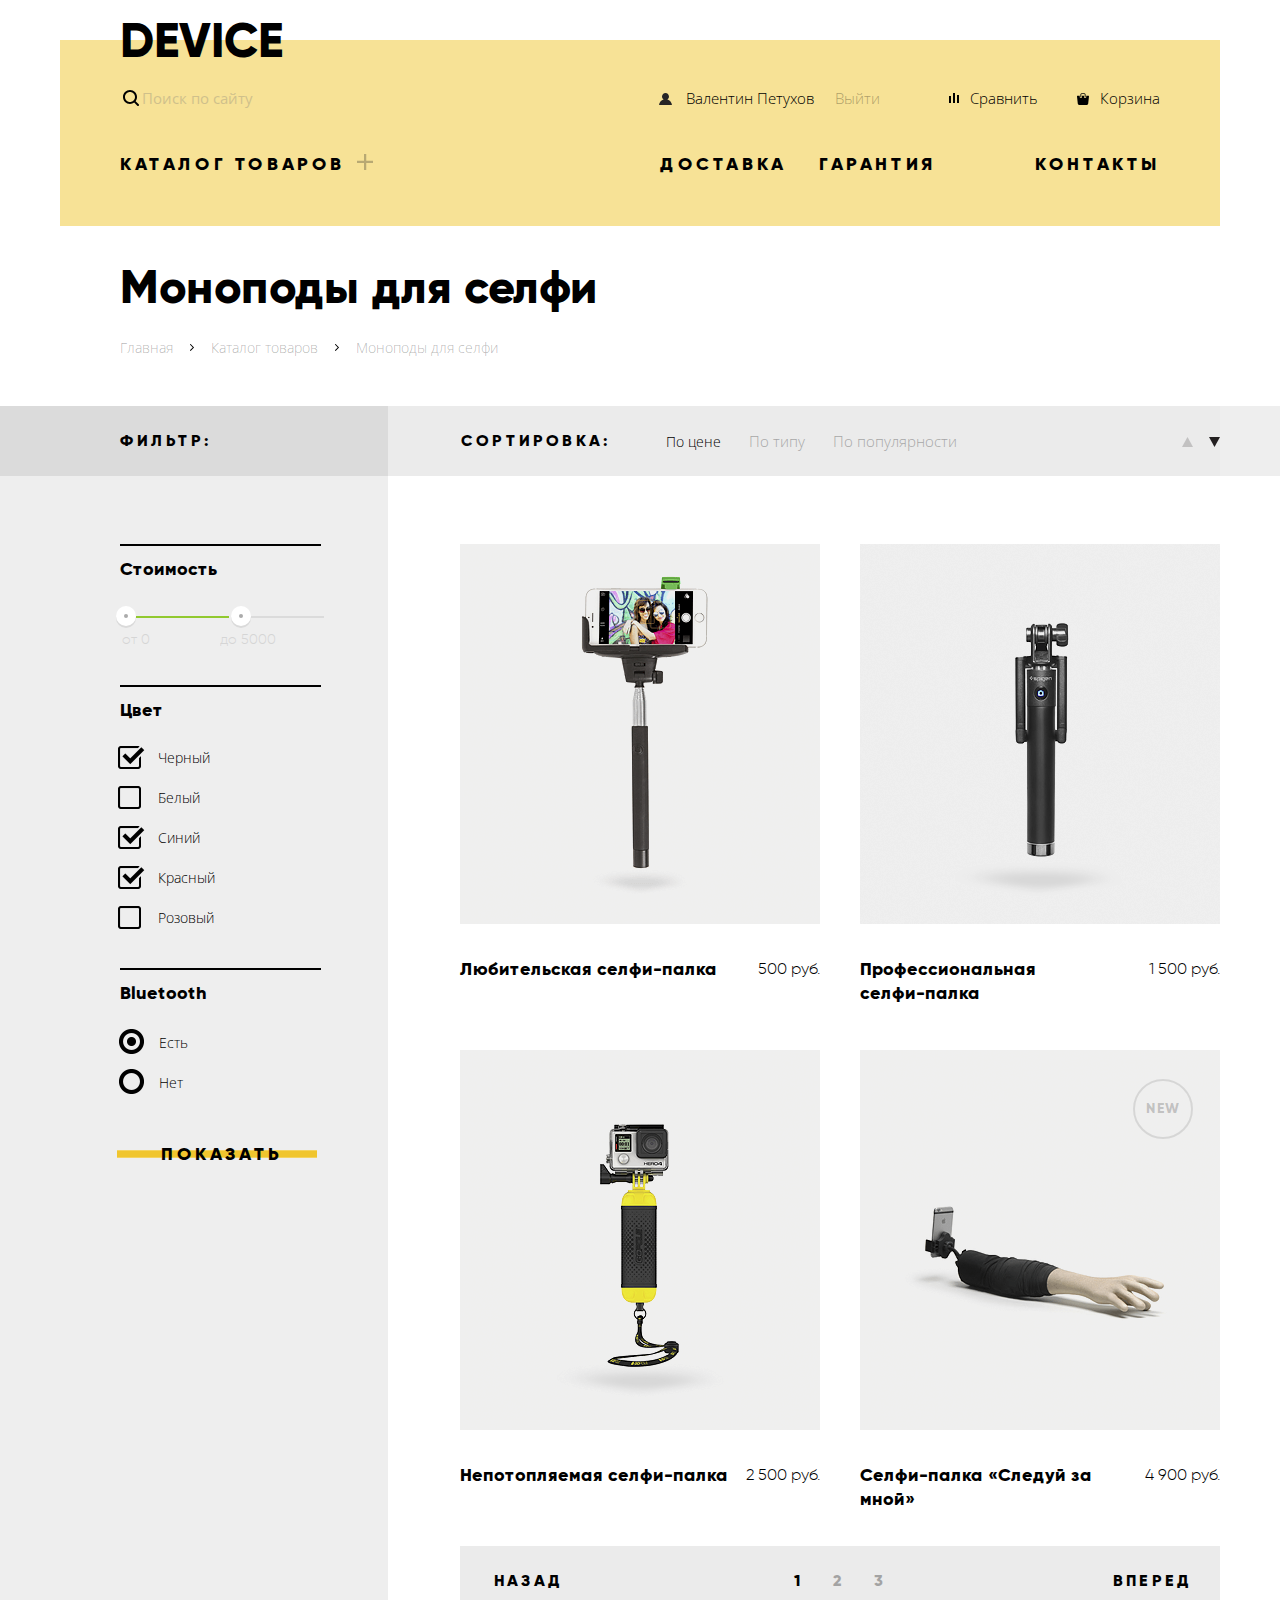
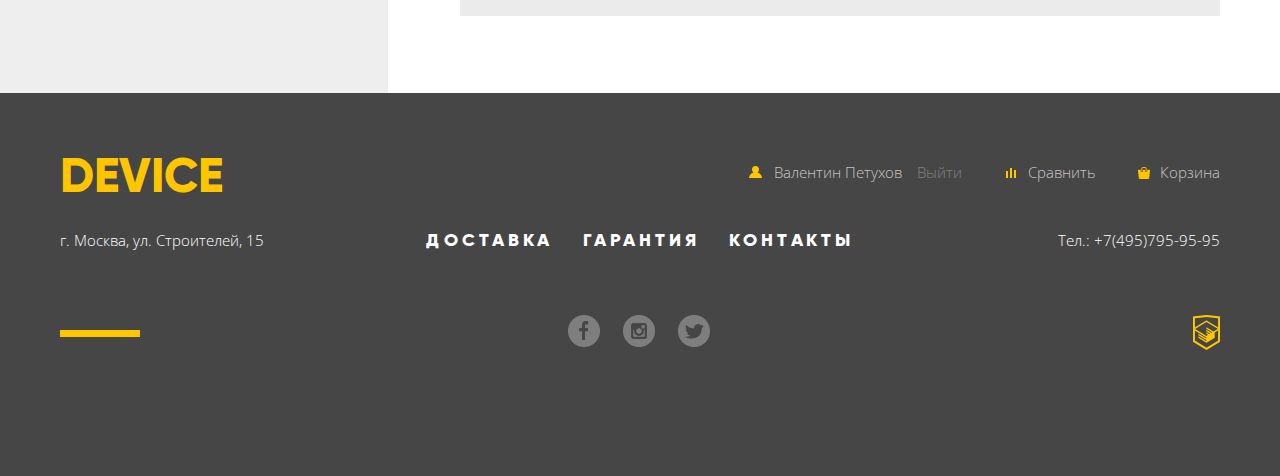
==== commit 036073d3: "2nd try" ====
--- a/catalog.html
+++ b/catalog.html
@@ -30,46 +30,48 @@
               <a href="#">Выйти</a>
             </li>
           </ul>
-          <div class="header-options-wrapper">
-            <a class="compare" href="#">Сравнить</a>
-            <a class="user-cart" href="#">Корзина</a>
-          </div>
+          <ul class="header-options-wrapper">
+            <li>
+              <a class="compare" href="#">Сравнить</a>
+            </li>
+            <li>
+              <a class="user-cart" href="#">Корзина</a>
+            </li>
+          </ul>
         </div>
       </div>
-      <div class="header-options">
-        <div class="header-catalog">
+      <ul class="header-options">
+        <li class="header-catalog">
           <a href="#" class="header-catalog__caption">каталог товаров</a>
-          <div class="header-catalog__list-wrapper">
-            <ul class="header-catalog__list">
-              <li class="header-catalog__item">
-                <a href="#">Виртуальная реальность</a>
-              </li>
-              <li class="header-catalog__item">
-                <a href="catalog.html">Моноподы для селфи</a>
-              </li>
-              <li class="header-catalog__item">
-                <a href="#">Экшн-камеры</a>
-              </li>
-              <li class="header-catalog__item">
-                <a href="#">Фитнесс-браслеты</a>
-              </li>
-              <li class="header-catalog__item">
-                <a href="#">Умные часы</a>
-              </li>
-              <li class="header-catalog__item">
-                <a href="#">Квадрокоптеры</a>
-              </li>
-            </ul>
-          </div>
-        </div>
-        <div class="header-links-wrapper">
+          <ul class="header-catalog__list">
+            <li class="header-catalog__item">
+              <a href="#">Виртуальная реальность</a>
+            </li>
+            <li class="header-catalog__item">
+              <a href="catalog.html">Моноподы для селфи</a>
+            </li>
+            <li class="header-catalog__item">
+              <a href="#">Экшн-камеры</a>
+            </li>
+            <li class="header-catalog__item">
+              <a href="#">Фитнесс-браслеты</a>
+            </li>
+            <li class="header-catalog__item">
+              <a href="#">Умные часы</a>
+            </li>
+            <li class="header-catalog__item">
+              <a href="#">Квадрокоптеры</a>
+            </li>
+          </ul>
+        </li>
+        <li class="header-links-wrapper">
           <a class="header-link" href="#">доставка</a>
           <div class="header-links-add-wrapper">
             <a class="header-link" href="#">гарантия</a>
             <a class="header-link" href="#">контакты</a>
           </div>
-        </div>
-      </div>
+        </li>
+      </ul>
     </nav>
   </header>
   <main>
@@ -148,8 +150,12 @@
                   <div class="pin pin-2"></div>
                 </div>
                 <div class="price-range-wrapper">
-                  <span>от 0</span>
-                  <span>до 5000</span>
+                  <label>
+                    <input type="text" name="min" placeholder="от 0">
+                  </label>
+                  <label>
+                    <input type="text" name="max" placeholder="до 5000">
+                  </label>
                 </div>
               </div>
             </div>
@@ -224,7 +230,7 @@
                 </li>
               </ul>
             </fieldset>
-            <button class="filter__button button" type="submit">показать</button>
+            <button class="filter__button button" type="submit"><span>показать</span></button>
           </form> 
         </section>
         <div class="card-block">
@@ -274,9 +280,8 @@
                 <a class="card__compare-button" href="#">Добавить к сравнению</a>
               </li>
               <li class="cards__item card">
-                <figure>
+                <figure class="new">
                   <img class="card__image" src="img/catalog-items/item-4.png" width="360" height="380" alt="Селфи-палка «Следуй за мной»">
-                  <div class="new"></div>
                   <div class="card__image-hover"></div>
                   <figcaption class="card-description-wrapper">
                     <span>
@@ -291,7 +296,7 @@
             </ul>
           </section>
           <nav class="pagination">
-              <button class="pagination__button-back">назад</button>
+              <button class="pagination__button-back"><span>назад</span></button>
               <ul>
                 <li class="pagination__item pagination__item_active">
                   <a href="#">1</a>
@@ -303,7 +308,7 @@
                   <a href="#">3</a>
                 </li>
               </ul>
-              <button class="pagination__button-forward">вперед</button>
+              <button class="pagination__button-forward"><span>вперед</span></button>
             </nav>
         </div>
       </div>
@@ -319,41 +324,27 @@
             <ul class="footer__user-navigation">
               <li class="footer__user-link">
                 <a href="#">
-                  <svg version="1.1" id="Layer_7" xmlns="http://www.w3.org/2000/svg" xmlns:xlink="http://www.w3.org/1999/xlink" x="0px" y="0px"
-                    width="13px" height="12px" viewBox="0 0 13 12" enable-background="new 0 0 13 12" xml:space="preserve">
-                    <path fill="#ffc600" d="M0.032,12h12.937c-0.163-2.643-2.074-4.837-4.671-5.543C9.306,5.846,9.985,4.75,9.985,3.485
-                    C9.985,1.561,8.425,0,6.5,0S3.015,1.561,3.015,3.485c0,1.264,0.68,2.361,1.688,2.972C2.106,7.163,0.194,9.357,0.032,12z"/>
-                  </svg><span>Валентин Петухов</span>
+                  <span>Валентин Петухов</span>
                 </a>
               </li>
               <li class="footer__logout-link">
-                  <a href="#">Выйти</a>
+                <a href="#">
+                  <span>Выйти</span>
+                </a>
               </li>
             </ul>
-            <div class="footer-options-wrapper">
-              <a class="footer__compare" href="#">
-                <svg version="1.1" id="Layer_5" xmlns="http://www.w3.org/2000/svg" xmlns:xlink="http://www.w3.org/1999/xlink" x="0px" y="0px"
-                width="10px" height="10px" viewBox="0 0 10 10" enable-background="new 0 0 10 10" xml:space="preserve">
-                <rect fill="#ffc600" x="8" y="2" width="1.984" height="8"/>
-                <rect fill="#ffc600" y="3" width="1.984" height="7"/>
-                <rect fill="#ffc600" x="4" width="2" height="10"/>
-                </svg><span>Сравнить</span>
-              </a>
-              <a class="footer__user-cart" href="#">
-                <svg version="1.1" id="Layer_6" xmlns="http://www.w3.org/2000/svg" xmlns:xlink="http://www.w3.org/1999/xlink" x="0px" y="0px"
-                  width="12px" height="12px" viewBox="0 0 12 12" enable-background="new 0 0 12 12" xml:space="preserve">
-                  <g>
-                  <path fill="#ffc600" d="M11.864,3.017c-0.082-0.098-0.203-0.154-0.327-0.154H9.225V4.09c0,0.563-0.484,1.022-1.08,1.022
-                  c-0.594,0-1.078-0.458-1.078-1.022V2.863H4.909V4.09c0,0.563-0.485,1.022-1.08,1.022c-0.595,0-1.078-0.458-1.078-1.022V2.863H0.438
-                  c-0.125,0-0.243,0.056-0.327,0.154C0.028,3.115-0.012,3.245,0.003,3.375l0.776,7.134c0.015,0.806,0.642,1.455,1.411,1.455h7.595
-                  c0.77,0,1.396-0.649,1.411-1.455l0.776-7.134C11.987,3.245,11.946,3.115,11.864,3.017z"/>
-                  <path fill="#ffc600" d="M3.829,4.499c0.239,0,0.433-0.184,0.433-0.409V1.84c0-0.632,0.672-1.022,1.295-1.022h1.079
-                  c0.655,0,1.078,0.401,1.078,1.022v2.25c0,0.225,0.194,0.409,0.431,0.409c0.239,0,0.433-0.184,0.433-0.409V1.84
-                  C8.577,0.773,7.761,0,6.636,0H5.557C4.367,0,3.398,0.826,3.398,1.84v2.25C3.398,4.315,3.592,4.499,3.829,4.499z"/>
-                  </g>
-                </svg><span>Корзина</span>
-              </a>
-            </div>
+            <ul class="footer-options-wrapper">
+              <li>
+                <a class="footer__compare" href="#">
+                  <span>Сравнить</span>
+                </a>
+              </li>
+              <li>
+                <a class="footer__user-cart" href="#">
+                  <span>Корзина</span>
+                </a>
+              </li>
+            </ul>
           </div>
         </div>
         <div class="second-line-wrapper">
@@ -362,28 +353,29 @@
           </p>
           <ul class="options__list">
             <li>
-              <a href="#">доставка</a>
-            </li>
-            <li>
-              <a href="#">гарантия</a>
-            </li>
-            <li>
-              <a href="#">контакты</a>
+              <a class="option__item" href="#">доставка</a>
+            </li>
+            <li>
+              <a class="option__item" href="#">гарантия</a>
+            </li>
+            <li>
+              <a class="option__item" href="#">контакты</a>
             </li>
           </ul>
           <span>Тел.: +7(495)795-95-95</span>
         </div>
         <div class="third-line-wrapper">
-          <div class="image-line"></div>
-          <div class="footer__social">
-            <a class="social-icon social-icon_fb" href="https://facebook.com"><span class="visually-hidden">facebook</span></a>
-            <a class="social-icon social-icon_instagram" href="https://instagram.com"><span class="visually-hidden">instagram</span></a>
-            <a class="social-icon social-icon_twitter" href="https://twitter.com"><span class="visually-hidden">twitter</span></a>
-          </div>
-          <div class="footer__html-logo">
-            <a href="https://htmlacademy.ru/intensive/htmlcss">
-              <img src="img/icons/logo-html.png" width="27" height="35" alt="ссылка на html академию">
-            </a>
+          <div class="right-block">
+            <div class="footer__social">
+              <a class="social-icon social-icon_fb" href="https://facebook.com"><span class="visually-hidden">facebook</span></a>
+              <a class="social-icon social-icon_instagram" href="https://instagram.com"><span class="visually-hidden">instagram</span></a>
+              <a class="social-icon social-icon_twitter" href="https://twitter.com"><span class="visually-hidden">twitter</span></a>
+            </div>
+            <div class="footer__html-logo">
+              <a href="https://htmlacademy.ru/intensive/htmlcss">
+                <img src="img/icons/logo-html.png" width="27" height="35" alt="ссылка на html академию">
+              </a>
+            </div>
           </div>
         </div>
       </div>
--- a/css/style.min.css
+++ b/css/style.min.css
@@ -1 +1 @@
-@font-face{font-family:"Gilroy";src:url(gilroy-extrabold.woff2) format('woff2'),url(gilroyextrabold.woff) format('woff');font-weight:400;font-style:normal}@font-face{font-family:"Gilroy-light";src:url(Gilroylight.woff2) format('woff2'),local('Gilroy Light'),local('Gilroy-Light'),url(gilroylight.woff) format('woff'),url(Gilroylight.ttf) format('truetype');font-weight:300;font-style:normal}a,body{color:#000}body{margin:0;padding:0;font-family:"Open Sans",Arial,sans-serif;font-size:15px;line-height:30px;font-weight:300;text-align:left;background-color:#fff;min-width:1200px}a{text-decoration:none}.header-logo,h1,h2,h3,h4,h5,h6{font-family:"Gilroy",Arial,sans-serif;color:#000}img{max-width:100%}.header-logo{font-size:48px;line-height:50px;cursor:pointer}.header-logo:focus,.header-logo:hover{opacity:.6}.header-logo:active{opacity:.3}.header__search,.header__search-wrapper{height:45px;position:relative;border-bottom:2px solid transparent}.header__search{-webkit-box-flex:1;-ms-flex-positive:1;flex-grow:1}.header__search-wrapper{width:441px;display:-webkit-box;display:-ms-flexbox;display:flex;-webkit-box-pack:justify;-ms-flex-pack:justify;justify-content:space-between;-webkit-box-align:center;-ms-flex-align:center;align-items:center}.header__search::before{content:"";background-image:url(../img/icons/search.svg);position:absolute;width:16px;height:16px;background-repeat:no-repeat;top:16px;left:3px}.header__search-wrapper input[type=search]{opacity:.3;border:0;background-color:transparent;font-family:"Open Sans",Arial,sans-serif;font-size:15px;line-height:30px;text-align:left;-webkit-box-flex:1;-ms-flex-positive:1;flex-grow:1;padding-top:8px;margin-left:-95px;padding-right:10px}.header__search-wrapper input[type=search]:hover{opacity:.6}.footer__compare:focus span,.footer__compare:hover span,.footer__login-link:focus span,.footer__login-link:hover span,.footer__user-cart:focus span,.footer__user-cart:hover span,.header__search-wrapper input[type=search]:focus{opacity:1}.header-catalog__caption:hover+.header-catalog__list-wrapper,.header__search-wrapper:hover .header__search-button{visibility:visible}.header__search-wrapper:hover{border-bottom:2px solid #000}.header__search-button{width:85px;height:49px;border:2px solid #000;background-color:transparent;font:inherit;padding:0;visibility:hidden;-webkit-box-flex:0;-ms-flex-positive:0;flex-grow:0}.header__search-button:focus,.header__search-button:hover{background-color:#000;color:#fff}.header__search-button:active{color:rgba(255,255,255,.3)}.user-link{position:relative;padding-left:26px}.compare::before,.user-cart::before,.user-link::before{content:"";background-image:url(../img/icons/user.svg);width:13px;height:12px;background-repeat:no-repeat;position:absolute;top:5px;left:-1px}.compare,.user-cart{padding-left:30px;position:relative}.compare::before,.user-cart::before{background-image:url(../img/icons/compare.svg);width:10px;height:10px;left:9px;top:11px}.user-cart{margin-left:16px}.user-cart::before{background-image:url(../img/icons/cart.svg);width:12px;height:12px;left:7px;top:9px}.compare:focus,.compare:hover,.header-catalog__item a:focus,.header-catalog__item a:hover,.login-link:focus,.login-link:hover,.user-cart:focus,.user-cart:hover{opacity:.6}.compare:active,.header-catalog__item a:active,.login-link:active,.logout-link,.user-cart:active{opacity:.3}.header-catalog__caption{position:relative;cursor:pointer;background-color:inherit;border:0;padding:0}.header-catalog__caption::after{content:"";background-image:url(../img/icons/plus.png);position:absolute;width:16px;height:16px;background-repeat:no-repeat;right:-28px;bottom:5px}.header-catalog__caption,.header-link{font-family:"Gilroy",Arial,sans-serif;font-size:18px;line-height:24px;text-transform:uppercase;letter-spacing:.2em}.header-catalog__list{padding:0 60px;margin:18px 0 0;height:110px;width:550px;display:-webkit-box;display:-ms-flexbox;display:flex;-webkit-box-orient:vertical;-webkit-box-direction:normal;-ms-flex-direction:column;flex-direction:column;-ms-flex-wrap:wrap;flex-wrap:wrap;-webkit-box-pack:start;-ms-flex-pack:start;justify-content:flex-start;-ms-flex-line-pack:justify;align-content:space-between;position:absolute;list-style:none}.header-catalog__item:last-child{height:100%}.header-catalog__list-wrapper{width:1160px;min-height:165px;background-color:#f7e296;z-index:1;position:absolute;margin-left:-60px;top:174px;visibility:hidden}.header-catalog__list-wrapper:hover{visibility:visible}.header-catalog__item a{font-family:'Open Sans',Arial,sans-serif;font-size:15px;line-height:36px}.header-catalog__caption:focus,.header-catalog__caption:hover,.header-link:focus,.header-link:hover{opacity:.6}.header-catalog__caption:active,.header-link:active{opacity:.3}.visually-hidden{position:absolute;clip:rect(0 0 0 0);width:1px;height:1px;margin:-1px}.slide__caption,.slide__count{font-family:"Gilroy",Arial,sans-serif}.slide__caption{line-height:56px;font-size:47px}.slide__count{font-size:179.2px;color:#fff}.slide__details td{font-family:"Gilroy-light";font-size:36px;line-height:48px}.slide__details th{font-family:"Open Sans",Arial,sans-serif;font-size:13px;line-height:20px}.button,.main-catalog__item a,.modal label{font-family:"Gilroy";font-size:18px;line-height:24px}.button{text-transform:uppercase;letter-spacing:.2em;border:0;background-color:transparent}.button:active{color:rgba(0,0,0,.3)}.service-options h3,section h3{font-size:47px;line-height:48px}.delivery-options li{list-style-image:url(../img/icons/slider-button.png)}.footer{background-color:#464646;color:#fff;border-top:1px solid #464646}.footer-logo{font-family:"Gilroy";font-size:48px;line-height:48px;color:#ffc600;cursor:pointer}.footer-logo:focus,.footer-logo:hover,.options__list li:focus,.options__list li:hover,.social-icon_fb:focus::before,.social-icon_fb:hover::before{opacity:.6}.footer-logo:active,.options__list li:active{opacity:.3}.options__list a{font-family:"Gilroy";font-size:18px;line-height:24px;letter-spacing:.2em;text-transform:uppercase;color:#fff}.social-icon_fb::before,.social-icon_instagram::before{content:"";background-image:url(../img/icons/fb.png);width:32px;height:32px;display:inline-block;vertical-align:top;background-repeat:no-repeat;opacity:.3;margin-top:-5px}.social-icon_fb:active::before{opacity:.1}.social-icon_instagram::before{background-image:url(../img/icons/inst.png)}.social-icon_instagram:focus::before,.social-icon_instagram:hover::before{opacity:.6}.social-icon_instagram:active::before{opacity:.1}.social-icon_twitter::before{content:"";background-image:url(../img/icons/tw.png);width:32px;height:32px;display:inline-block;vertical-align:top;background-repeat:no-repeat;opacity:.3;margin-top:-5px}.footer__compare:focus svg,.footer__compare:hover svg,.footer__html-logo img:focus,.footer__html-logo img:hover,.footer__login-link:focus svg,.footer__login-link:hover svg,.footer__user-cart:focus svg,.footer__user-cart:hover svg,.option__link:focus,.option__link:hover,.social-icon_twitter:focus::before,.social-icon_twitter:hover::before{opacity:.6}.social-icon_twitter:active::before{opacity:.1}.footer__html-logo img:active{opacity:.3}.modal input{font-family:"Open Sans",Arial,sans-serif;font-size:14px;font-weight:400;line-height:18px;background-color:#f2f2f2;border:0}.modal input:hover,textarea:hover{background-color:#eaeaea}.modal input:focus,textarea:focus{background-color:#fff;outline:2px solid #f7e296;border:0}.modal input:invalid{background-color:rgba(237,181,181,.5);outline:0}textarea{font-weight:400;background-color:#f2f2f2;width:760px;min-height:156px;border:0}.item__price{font-family:"Gilroy-light";font-size:16px;line-height:24px}.option__link_active,textarea{font-family:"Open Sans",Arial,sans-serif;font-size:14px;line-height:18px}.option__link{opacity:.3}.brands__item a:hover .brand__image_hidden,.option__link:active{opacity:1}.header-block,.inner-header-block{width:1160px;min-height:299px;margin:0 auto}.inner-header-block{background-color:#f7e296;position:absolute;z-index:1}.header-block{padding:0}.catalog-header,.header{width:1160px;min-height:299px;margin:40px auto 0;background-color:#f7e296}.catalog-header{min-height:186px}.header-navigation,.inner-header-block{padding:35px 60px 0}.header-logo{position:absolute;top:16px}.header-navigation-wrapper{-webkit-box-align:center;-ms-flex-align:center;align-items:center;margin-bottom:29px}.header-navigation-container,.header-navigation-wrapper,.user-navigation{display:-webkit-box;display:-ms-flexbox;display:flex;-webkit-box-pack:justify;-ms-flex-pack:justify;justify-content:space-between}.header-navigation-container{width:500px}.user-navigation{margin:0;padding:0;list-style:none;min-width:220px}.header-options-wrapper{width:220px}.header-links-add-wrapper,.header-links-wrapper,.header-options,.header-options-wrapper{display:-webkit-box;display:-ms-flexbox;display:flex;-webkit-box-pack:justify;-ms-flex-pack:justify;justify-content:space-between}.header-links-add-wrapper,.header-links-wrapper{-ms-flex-preferred-size:500px;flex-basis:500px;-webkit-box-align:center;-ms-flex-align:center;align-items:center}.header-links-add-wrapper{-ms-flex-preferred-size:341px;flex-basis:341px}.slide-section{min-height:500px;position:relative;top:-107px}.slide-wrapper,.slide__image-wrapper{display:-webkit-box;display:-ms-flexbox;display:flex}.slide-wrapper{-webkit-box-pack:justify;-ms-flex-pack:justify;justify-content:space-between;-webkit-box-align:center;-ms-flex-align:center;align-items:center;margin:0 auto 89px;width:1160px}.slide__image-wrapper{width:560px}.slide__image{margin:0 auto}.slide__content-wrapper{width:560px;padding-right:80px;-webkit-box-sizing:border-box;box-sizing:border-box;position:relative;margin-top:71px}.slide__count{position:absolute;top:-19px;right:50px}.slide__content-wrapper::before{content:"";background:#fff;width:100px;height:7px;position:absolute;margin-bottom:10px;top:-43px}.slide__caption{z-index:2}.slide__description{margin-top:19px;margin-bottom:49px}.slide__details{margin-top:55px;margin-bottom:4px;border-collapse:collapse}.slide__details th:nth-child(3){padding-left:3px}.slide__details tr:last-child{height:29px}tr td:first-child,tr th:first-child{width:157px}tr td:nth-child(2),tr th:nth-child(2){width:137px}.button::before{content:"";display:block;height:6px;background-color:#f0c52e;position:absolute;top:50%;-webkit-transform:translateY(-50%);-ms-transform:translateY(-50%);transform:translateY(-50%);z-index:-1;border-bottom:1px solid #f4d361;border-top:1px solid #f4d361}.slide__option-button::before{width:220px}.button:active::before,.button:focus::before,.button:hover::before{border:0;height:40px}.slide__option-button{position:relative;padding-left:43px;padding-right:43px}.slide__change-button,.slide__change-button_active{border-radius:6px;width:12px;height:12px;border:1px solid #000;background-color:inherit;padding:0;position:relative;margin-left:18px}.slide__change-button_active::before{content:"";display:block;border-radius:50%;width:4px;height:4px;border:1px solid #000;background-color:inherit;position:absolute;top:2px;left:2px}.slide__buttons-wrapper{width:480px;display:-webkit-box;display:-ms-flexbox;display:flex;-webkit-box-pack:justify;-ms-flex-pack:justify;justify-content:space-between}.slide_hidden{display:none}.main-catalog__list{width:1160px;min-height:250px;padding:0;margin:-108px auto 0;display:-webkit-box;display:-ms-flexbox;display:flex;-webkit-box-pack:justify;-ms-flex-pack:justify;justify-content:space-between;list-style:none}.main-catalog__item{width:160px}.main-catalog__item-wrapper{width:160px;height:160px;background-color:#f7e296;display:-webkit-box;display:-ms-flexbox;display:flex;margin:auto}.item__image{margin:auto}.main-catalog__item:nth-child(2) .item__image{margin:auto auto 0}.item__description{padding:0;margin:33px 0 0}.main-catalog__item:hover .main-catalog__item-wrapper{background-color:#f0c52e}.footer__compare:active span,.footer__compare:active svg,.footer__login-link:active span,.footer__login-link:active svg,.footer__user-cart:active span,.footer__user-cart:active svg,.main-catalog__item:active .item__description,.main-catalog__item:active .item__image{opacity:.3}.service-options-wrapper::before{content:"";background-color:#e5e5e5;height:288px;width:100%;position:absolute;z-index:-1;top:27px}.service-options-wrapper{position:relative;margin-top:145px}.service-options{width:1160px;min-height:200px;margin:0 auto;display:-webkit-box;display:-ms-flexbox;display:flex;-webkit-box-pack:justify;-ms-flex-pack:justify;justify-content:space-between}.none{display:none}.service-options__list{list-style:none;display:-webkit-box;display:-ms-flexbox;display:flex;-webkit-box-orient:vertical;-webkit-box-direction:normal;-ms-flex-direction:column;flex-direction:column;-webkit-box-align:center;-ms-flex-align:center;align-items:center;padding:0 0 0 13px;margin:12px 0 0;position:relative}.service-options__list::after{content:"";width:7px;height:319px;background-color:#000;position:absolute;top:-85px;right:-135px}.service-options__list li{margin-bottom:35px}.service-option-text-wrapper{width:460px}.service-option-text-wrapper p{padding:0;margin:32px 0 0}.service-option-text-wrapper h3{margin:0;padding:0}.brands__item a,.service-option__button{position:relative}.service-option__button::before{width:160px;top:50%;left:50%;margin-right:-50%;-webkit-transform:translate(-50%,-50%);-ms-transform:translate(-50%,-50%);transform:translate(-50%,-50%)}.service-option__button:active::before,.service-option__button_active::before{width:278px;height:40px;background-color:#000;margin-left:59px;border:0}.service-option__button:active,.service-option__button_active{color:#f7e184}.service-option__button_active::before{top:50%;left:50%;margin-right:-50%;-webkit-transform:translate(-50%,-50%);-ms-transform:translate(-50%,-50%);transform:translate(-50%,-50%)}.service-option{display:-webkit-box;display:-ms-flexbox;display:flex;width:760px;-webkit-box-pack:justify;-ms-flex-pack:justify;justify-content:space-between}.service-option__image{margin-right:65px;margin-top:10px}.brands{width:1160px;display:-webkit-box;display:-ms-flexbox;display:flex;-webkit-box-pack:justify;-ms-flex-pack:justify;justify-content:space-between;padding:0;margin:202px auto 0;list-style:none}.brands__item{width:260px}.brands__item a{display:block}.brand__image_hidden{position:absolute;top:0;left:0;opacity:0}.about-us,.main-contacts,.section-wrapper{display:-webkit-box;display:-ms-flexbox;display:flex}.section-wrapper{-webkit-box-pack:justify;-ms-flex-pack:justify;justify-content:space-between;min-height:513px;margin:137px auto 89px;width:1160px}.about-us,.main-contacts{width:480px;-webkit-box-orient:vertical;-webkit-box-direction:normal;-ms-flex-direction:column;flex-direction:column}.main-contacts{width:560px}.section-header{position:relative;padding:0;margin:0 0 43px}.section-header::before{content:"";width:80px;height:7px;background-color:#000;position:absolute;top:-52px}.section-wrapper p{margin:0;padding:0 0 32px}.delivery-options{padding:0;font-family:"Gilroy",Arial,sans-serif;font-size:16px;line-height:40px;margin:31px 0 62px 18px}.delivery-options li{padding-left:18px}.main-contacts__map{margin-top:6px;margin-bottom:68px}.delivery-options__button,.main-contacts__button{position:relative;-ms-flex-item-align:start;align-self:flex-start}.delivery-options__button{left:21px}.main-contacts__button{left:39px}.delivery-options__button::before,.main-contacts__button::before{width:260px;top:50%;left:50%;-webkit-transform:translate(-50%,-50%);-ms-transform:translate(-50%,-50%);transform:translate(-50%,-50%)}.footer-wrapper{width:1160px;min-height:324px;margin:0 auto}.first-line-wrapper,.right-block-wrapper{-webkit-box-pack:justify;-ms-flex-pack:justify;justify-content:space-between}.first-line-wrapper{display:-webkit-box;display:-ms-flexbox;display:flex;-webkit-box-align:center;-ms-flex-align:center;align-items:center;margin-top:58px}.right-block-wrapper{min-width:323px;margin-bottom:9px}.footer-options-wrapper,.footer__user-navigation,.right-block-wrapper{display:-webkit-box;display:-ms-flexbox;display:flex}.footer__user-navigation{margin:0;padding:0;list-style:none}.footer-options-wrapper{min-width:214px}.footer__compare,.footer__user-cart{margin-left:40px}.footer__compare span,.footer__login-link span,.footer__user-cart span{color:#fff;opacity:.7}.right-block-wrapper span{margin-left:12px}.second-line-wrapper{margin-top:25px}.options__list,.second-line-wrapper,.third-line-wrapper{display:-webkit-box;display:-ms-flexbox;display:flex;-webkit-box-pack:justify;-ms-flex-pack:justify;justify-content:space-between}.options__list{min-width:428px;-ms-flex-wrap:wrap;flex-wrap:wrap;list-style:none;margin:0;padding:0}.second-line-wrapper p,.second-line-wrapper span{margin:0;padding:0;min-width:260px}.second-line-wrapper span{text-align:right}.third-line-wrapper{-webkit-box-align:center;-ms-flex-align:center;align-items:center;margin-top:60px}.image-line{width:80px;height:7px;background-color:#ffc600}.footer__html-logo,.footer__social{display:-webkit-box;display:-ms-flexbox;display:flex}.footer__social{-webkit-box-pack:justify;-ms-flex-pack:justify;justify-content:space-between;min-width:142px}.footer__html-logo{min-width:80px}.footer__html-logo a{margin-left:auto}.modal-write-us{position:fixed;-webkit-box-shadow:0 10px 20px rgba(0,0,0,.2);box-shadow:0 10px 20px rgba(0,0,0,.2);top:50%;left:50%;-webkit-transform:translate(-50%,-50%);-ms-transform:translate(-50%,-50%);transform:translate(-50%,-50%);width:760px;background-color:#fff;padding:100px;display:none}.modal-show{display:block}.modal-close{width:55px;height:55px;font-size:0;background-color:#f0c52e;opacity:.5;border:0;border-radius:50%;position:absolute;top:22px;right:22px;cursor:pointer}.modal-close:focus,.modal-close:hover{opacity:1}.modal-close:active{opacity:.3}.modal-close::after,.modal-close::before{content:"";width:27px;height:2px;background-color:#fff;position:absolute;right:14px;top:27px}.modal-close::before{-webkit-transform:rotate(45deg);-ms-transform:rotate(45deg);transform:rotate(45deg)}.modal-close::after{-webkit-transform:rotate(-45deg);-ms-transform:rotate(-45deg);transform:rotate(-45deg)}.modal input[type=email],.modal input[type=text]{width:360px;height:50px}.modal__ident-wrapper{display:-webkit-box;display:-ms-flexbox;display:flex;-webkit-box-pack:justify;-ms-flex-pack:justify;justify-content:space-between;-webkit-box-orient:horizontal;-webkit-box-direction:normal;-ms-flex-direction:row;flex-direction:row;margin-bottom:36px}.modal__ident-wrapper p,fieldset{margin:0;padding:0}.modal textarea,.modal__ident-wrapper input{margin-top:10px}.modal input[type=email],.modal input[type=text],.modal textarea{-webkit-box-sizing:border-box;box-sizing:border-box;padding:16px 20px}.submit-button{position:relative;left:28px;margin-top:43px}.modal-map,.submit-button::before{top:50%;left:50%;-webkit-transform:translate(-50%,-50%);-ms-transform:translate(-50%,-50%);transform:translate(-50%,-50%)}.submit-button::before{width:200px}.modal-map{padding:0;margin:0;position:fixed;-webkit-box-shadow:0 10px 20px rgba(0,0,0,.2);box-shadow:0 10px 20px rgba(0,0,0,.2);background-color:#fff;display:none}.site-navigation-wrapper{display:-webkit-box;display:-ms-flexbox;display:flex;width:1160px;-webkit-box-orient:vertical;-webkit-box-direction:normal;-ms-flex-direction:column;flex-direction:column;margin:0 auto;padding:37px 60px 38px;-webkit-box-sizing:border-box;box-sizing:border-box}.main-block-caption{font-size:47px;line-height:48px;padding:0;margin:0 0 16px}.breadcrumbs{font-size:14px;line-height:24px;-webkit-box-align:center;-ms-flex-align:center;align-items:center;margin:0;padding:0}.breadcrumbs svg{margin:17px}.breadcrumbs,.breadcrumbs li,.filter-block{display:-webkit-box;display:-ms-flexbox;display:flex}.breadcrumbs li{-webkit-box-align:center;-ms-flex-align:center;align-items:center}.filter-block{margin:0;padding:0;-webkit-box-orient:vertical;-webkit-box-direction:normal;-ms-flex-direction:column;flex-direction:column}.card-block{-webkit-box-sizing:border-box;box-sizing:border-box;background-color:#fff;padding:68px 20px 77px 72px}fieldset{border:0}.caption-wrapper h3{margin:0}.caption-wrapper h3,.sort-type-caption{font-family:"Gilroy";font-size:16px;line-height:24px;text-transform:uppercase;letter-spacing:.2em;padding:0}.card figcaption,.filter-block__caption{font-family:"Gilroy";font-size:18px;line-height:24px}.filter-block__caption,.filter-block__option label{position:relative}.filter-block__caption::before{content:"";width:201px;height:2px;background-color:#000;position:absolute;top:-13px}.filter-block__options,.option__bt{list-style:none;padding:0;font-size:14px;line-height:40px}input[type=checkbox]:checked+label::before{content:"";background-image:url(../img/icons/checkbox-on.png);width:27px;height:23px;background-repeat:no-repeat;position:absolute;top:-2px;left:-40px}input[type=checkbox]:not(:disabled)+label:focus::before,input[type=checkbox]:not(:disabled)+label:hover::before{opacity:.6}input[type=checkbox]:not(:disabled)+label:active::before{opacity:1}input[type=checkbox]+label::before{content:"";background-image:url(../img/icons/checkbox-off.png);width:23px;height:23px;background-repeat:no-repeat;position:absolute;top:-2px;left:-40px}input[type=checkbox]:focus+label::before{outline-color:#4d90fe;outline-width:5px;outline-style:auto}input[type=radio]:checked+label::before{content:"";background-image:url(../img/icons/radio-on.png);width:25px;height:25px;background-repeat:no-repeat;position:absolute;top:-4px;left:-40px}input[type=radio]+label::before{content:"";background-image:url(../img/icons/radio-off.png);width:25px;height:25px;background-repeat:no-repeat;position:absolute;top:-4px;left:-40px}input[type=radio]:not(:disabled)+label:focus::before,input[type=radio]:not(:disabled)+label:hover::before{opacity:.6}input[type=radio]:not(:disabled)+label:active::before{opacity:1}input[type=radio]:focus+label::before{outline-color:#4d90fe;outline-width:5px;outline-style:auto}input:disabled+label{opacity:.25}.bt__input{position:relative;margin-left:39px}.filter-block__options{margin:16px 0 0 38px}.sort-type,.sort-type__option{display:-webkit-box;display:-ms-flexbox;display:flex}.sort-type{width:832px;-webkit-box-align:center;-ms-flex-align:center;align-items:center;height:100%;background-color:#ebebeb}.sort-type__option{margin:0;padding:0;list-style:none}.line-wrapper,.line-wrapper .center{min-height:70px}.line-wrapper{display:-webkit-box;display:-ms-flexbox;display:flex;background:-webkit-gradient(linear,right top,left top,color-stop(50%,#eee),color-stop(50%,#dbdbdb));background:-webkit-linear-gradient(right,#eee 50%,#dbdbdb 50%);background:-o-linear-gradient(right,#eee 50%,#dbdbdb 50%);background:linear-gradient(to left,#eee 50%,#dbdbdb 50%)}.main-content-wrapper{background:-webkit-gradient(linear,left top,right top,color-stop(50%,#eee),color-stop(50%,#fff));background:-webkit-linear-gradient(left,#eee 50%,#fff 50%);background:-o-linear-gradient(left,#eee 50%,#fff 50%);background:linear-gradient(to right,#eee 50%,#fff 50%)}.cards ul,.price-range{display:-webkit-box;display:-ms-flexbox;display:flex;-webkit-box-direction:normal}.cards ul{width:760px;-ms-flex-wrap:wrap;flex-wrap:wrap;-webkit-box-pack:justify;-ms-flex-pack:justify;justify-content:space-between;list-style:none;-webkit-box-orient:horizontal;-ms-flex-direction:row;flex-direction:row}.cards figure,.cards ul{margin:0;padding:0}.price-range{-webkit-box-orient:vertical;-ms-flex-direction:column;flex-direction:column;margin-top:81px}.price-range__image{margin-top:22px}.option__bt{display:-webkit-box;display:-ms-flexbox;display:flex;margin:18px 0 0;-webkit-box-orient:vertical;-webkit-box-direction:normal;-ms-flex-direction:column;flex-direction:column}.filter__button{position:relative;z-index:1;margin-left:34px}.filter__button::before{width:200px;left:-38px}.filter{width:268px;margin-left:auto}.pin-wrapper{display:-webkit-box;display:-ms-flexbox;display:flex;width:135px;-webkit-box-pack:justify;-ms-flex-pack:justify;justify-content:space-between;min-height:25px;-webkit-box-align:center;-ms-flex-align:center;align-items:center}.pin{width:20px;height:20px;border-radius:50%;background-color:#fff;-webkit-box-shadow:0 2px #dadada;box-shadow:0 2px #dadada;position:relative;cursor:pointer}.pin-1::before,.pin-2::before{content:"";display:block;width:4px;height:4px;border-radius:50%;background-color:#ababab;top:50%;left:50%;-webkit-transform:translate(-50%,-50%);-ms-transform:translate(-50%,-50%);transform:translate(-50%,-50%);position:absolute}.pin-1::after,.pin-2::after{content:"";width:93px;height:2px;background-color:#91c92f;position:absolute;top:10px;left:20px}.pin-2::after{width:73px;background-color:#dbdbdb}.pin-1{margin-right:89px}.price-range__image span{font-family:"Gilroy-light";font-size:14px;line-height:24px;color:#000;opacity:.2;margin-right:62px}.pin:active{width:22px;height:22px}.filter__section{margin-top:40px}.center{width:1100px;margin:0 auto;padding-left:60px;display:-webkit-box;display:-ms-flexbox;display:flex;-webkit-box-align:start;-ms-flex-align:start;align-items:flex-start;-webkit-box-pack:justify;-ms-flex-pack:justify;justify-content:space-between}.bt__fieldset{margin-top:43px;margin-bottom:36px}.sort-type-caption{margin:0 27px 0 73px}.sort-order a:last-child{margin-left:16px}.sort-type__option li{margin-left:28px}.sort-order{margin-left:auto}.sort{opacity:.2}.sort:focus,.sort:hover{opacity:.4}.sort:active,.sort_active{opacity:1}.caption-wrapper{margin-top:23px}.card__image{margin-bottom:24px;position:relative}.card__image-hover{width:360px;height:380px;background-color:#eee;opacity:.7;position:absolute;top:0;left:0;visibility:hidden}.card:hover .card__image-hover,.card:hover a{visibility:visible}.card-description-wrapper{display:-webkit-box;display:-ms-flexbox;display:flex;-webkit-box-pack:justify;-ms-flex-pack:justify;justify-content:space-between;-webkit-box-orient:horizontal;-webkit-box-direction:normal;-ms-flex-direction:row;flex-direction:row;width:360px}.card__cart-button{position:absolute;z-index:1;top:178px;left:115px;visibility:hidden}.card__cart-button::before{width:200px;left:-38px}.card{position:relative;margin-bottom:45px;cursor:pointer}.card__compare-button{font-family:"Open Sans",Arial,sans-serif;font-size:13px;line-height:20px;background-color:transparent;border:0;opacity:.5;position:absolute;top:215px;left:105px;visibility:hidden}.card__compare-button:focus,.card__compare-button:hover{opacity:1}.card__compare-button:active{opacity:.2}.new{font-family:"Gilroy";font-size:14px;line-height:24px;letter-spacing:.05em;position:absolute;height:64px;top:29px;right:91px}.new::before{content:"NEW";position:absolute;color:rgba(0,0,0,.2);top:22px;left:17px}.new::after{content:"";width:60px;height:60px;border-radius:50%;border:2px solid rgba(0,0,0,.1);position:absolute}.pagination,.pagination ul{display:-webkit-box;display:-ms-flexbox;display:flex}.pagination{background-color:#ebebeb;-webkit-box-pack:justify;-webkit-box-align:center;-ms-flex-align:center;align-items:center;width:760px;min-height:70px;margin-top:-10px;-ms-flex-pack:justify;justify-content:space-between}.pagination button,.pagination ul{font-family:"Gilroy";font-size:16px;line-height:24px;letter-spacing:.2em;text-transform:uppercase;background-color:inherit;border:0}.pagination ul{margin:0;-ms-flex-pack:distribute;justify-content:space-around;min-width:120px;list-style:none;padding:0 30px}.pagination button{padding-left:30px;padding-right:30px}.pagination__item:focus,.pagination__item:hover{opacity:.6}.pagination__item{opacity:.3}.pagination__item:active,.pagination__item_active{opacity:1}.pagination button{width:137px;height:70px}.pagination button:active,.pagination button:focus,.pagination button:hover{background-color:#d9d9d9}.pagination button:active{color:rgba(0,0,0,.3)}.footer__logout-link a,.footer__user-link a{color:#fff}.footer__logout-link{margin-left:21px;margin-right:2px;opacity:.3}+@keyframes bounce{0%{transform:translateY(-2000px)}70%{transform:translateY(30px)}90%{transform:translateY(-10px)}to{transform:translateY(0)}}@keyframes shake{0%,to{transform:translateX(0)}10%,30%,50%,70%,90%{transform:translateX(-10px)}20%,40%,60%,80%{transform:translateX(10px)}}@font-face{font-family:"Gilroy";src:url(../fonts/gilroy-extrabold.woff2) format("woff2"),url(../fonts/gilroyextrabold.woff) format("woff");font-weight:400;font-style:normal}@font-face{font-family:"Gilroy-light";src:url(../fonts/Gilroylight.woff2) format("woff2"),local("Gilroy Light"),local("Gilroy-Light"),url(../fonts/gilroylight.woff) format("woff"),url(../fonts/Gilroylight.ttf) format("truetype");font-weight:300;font-style:normal}a,body{color:#000}body{margin:0;padding:0;font-family:"Open Sans",Arial,sans-serif;font-size:15px;line-height:30px;font-weight:300;text-align:left;background-color:#fff;min-width:1200px}a{text-decoration:none}.header-logo,h1,h2,h3,h4,h5,h6{font-family:"Gilroy",Arial,sans-serif;color:#000}img{max-width:100%}.header-logo{font-size:48px;line-height:50px;cursor:pointer}.header-logo:focus,.header-logo:hover{opacity:.6}.header-logo:active{opacity:.3}.header__search{position:relative;-webkit-box-flex:1;-ms-flex-positive:1;flex-grow:1;height:45px;border-bottom:2px solid transparent}.header__search-wrapper{width:441px;height:45px;display:-webkit-box;display:-ms-flexbox;display:flex;-webkit-box-pack:justify;-ms-flex-pack:justify;justify-content:space-between;-webkit-box-align:center;-ms-flex-align:center;align-items:center;position:relative}.header__search::before{content:"";background-image:url(../img/icons/search.svg);position:absolute;width:16px;height:16px;background-repeat:no-repeat;top:16px;left:3px}.header__search-wrapper input[type=search]{opacity:.3;border:0;border-bottom:2px solid transparent;background-color:transparent;font-family:"Open Sans",Arial,sans-serif;font-size:15px;line-height:30px;text-align:left;height:49px;-webkit-box-flex:1;-ms-flex-positive:1;flex-grow:1;margin-left:-135px;padding:8px 10px 5px 30px}.header__search-wrapper input[type=search]:hover{opacity:.6}.header__search-wrapper input[type=search]:focus{opacity:1;border-bottom:2px solid #000}.header-catalog__caption:focus+.header-catalog__list,.header-catalog__caption:hover+.header-catalog__list,.header__search-wrapper input[type=search]:focus+.header__search-button{visibility:visible}.header__search-button{width:85px;height:49px;border:2px solid #000;background-color:transparent;font:inherit;padding:0;visibility:hidden;-webkit-box-flex:0;-ms-flex-positive:0;flex-grow:0}.header__search-button:focus,.header__search-button:hover{background-color:#000;color:#fff}.header__search-button:active{color:rgba(255,255,255,.3);visibility:visible}.header__search-button:hover+input[type=search]{border-bottom:2px solid transparent}.user-link{position:relative;padding-left:26px}.compare::before,.user-cart::before,.user-link::before{content:"";background-image:url(../img/icons/user.svg);width:13px;height:12px;background-repeat:no-repeat;position:absolute;top:5px;left:-1px}.compare,.user-cart{padding-left:30px;position:relative}.compare::before,.user-cart::before{background-image:url(../img/icons/compare.svg);width:10px;height:10px;left:9px}.user-cart{margin-left:16px}.user-cart::before{background-image:url(../img/icons/cart.svg);width:12px;height:12px;left:7px}.compare:focus,.compare:hover,.header-catalog__item a:focus,.header-catalog__item a:hover,.user-cart:focus,.user-cart:hover,.user-link:focus,.user-link:hover{opacity:.6}.compare:active,.header-catalog__item a:active,.logout-link,.user-cart:active,.user-link:active{opacity:.3}.header-contacts{margin-right:-3px}.header-catalog__caption{position:relative;cursor:pointer;background-color:inherit;border:0;padding:0}.header-catalog__caption::after{content:"";background-image:url(../img/icons/plus.png);position:absolute;width:16px;height:16px;background-repeat:no-repeat;right:-28px;bottom:5px}.header-catalog__caption,.header-link{font-family:"Gilroy",Arial,sans-serif;font-size:18px;line-height:24px;text-transform:uppercase;letter-spacing:.2em}.header-catalog__list{padding:25px 500px 35px 60px;min-height:105px;width:600px;display:-webkit-box;display:-ms-flexbox;display:flex;-ms-flex-wrap:wrap;flex-wrap:wrap;-webkit-box-pack:start;-ms-flex-pack:start;justify-content:flex-start;position:absolute;list-style:none;margin:0 0 0 -60px;top:174px;background-color:#f7e296;z-index:1;visibility:hidden}.header-catalog__item{width:180px;padding-right:20px;height:35px}.header-catalog__item:not(:nth-child(3n+1)){padding-left:40px;padding-right:0;width:160px}.header-catalog__item:last-child{width:100%;padding-left:0}.header-catalog__list:hover{visibility:visible}.header-catalog__item a{font-family:"Open Sans",Arial,sans-serif;font-size:15px;line-height:36px}.header-catalog__caption:focus,.header-catalog__caption:hover,.header-link:focus,.header-link:hover{opacity:.6}.header-catalog__caption:active,.header-link:active{opacity:.3}.visually-hidden{position:absolute;clip:rect(0 0 0 0);width:1px;height:1px;margin:-1px}.slide__caption,.slide__count{font-family:"Gilroy",Arial,sans-serif}.slide__caption{line-height:56px;font-size:47px}.slide__count{font-size:179.2px;color:#fff}.slide__details td{font-family:"Gilroy-light",Arial,sans-serif;font-size:36px;line-height:48px}.slide__details th{font-family:"Open Sans",Arial,sans-serif;font-size:13px;line-height:20px}.button,.main-catalog__item a,.modal label{font-family:"Gilroy";font-size:18px;line-height:24px}.button{text-transform:uppercase;letter-spacing:.2em;border:0;background-color:transparent}.button:active{color:rgba(0,0,0,.3)}.service-options h3,section h3{font-size:47px;line-height:48px}.delivery-options li{list-style-image:url(../img/icons/slider-button.png)}.footer{background-color:#464646;color:#fff;border-top:1px solid #464646}.footer-logo{font-family:"Gilroy";font-size:48px;line-height:48px;color:#ffc600;cursor:pointer}.footer-logo:focus,.footer-logo:hover{opacity:.6}.footer-logo:active{opacity:.3}.options__list a{font-family:"Gilroy";font-size:18px;line-height:24px;letter-spacing:.2em;text-transform:uppercase;color:#fff}.option__item:focus,.option__item:hover,.social-icon_fb:focus::before,.social-icon_fb:hover::before{opacity:.6}.option__item:active{opacity:.3}.social-icon_fb::before,.social-icon_instagram::before{content:"";background-image:url(../img/icons/fb.png);width:32px;height:32px;display:inline-block;vertical-align:top;background-repeat:no-repeat;opacity:.3}.social-icon_fb:active::before{opacity:.1}.social-icon_instagram::before{background-image:url(../img/icons/inst.png)}.social-icon_instagram:focus::before,.social-icon_instagram:hover::before{opacity:.6}.social-icon_instagram:active::before{opacity:.1}.social-icon_twitter::before{content:"";background-image:url(../img/icons/tw.png);width:32px;height:32px;display:inline-block;vertical-align:top;background-repeat:no-repeat;opacity:.3}.footer__html-logo img:focus,.footer__html-logo img:hover,.option__link:focus,.option__link:hover,.social-icon_twitter:focus::before,.social-icon_twitter:hover::before{opacity:.6}.social-icon_twitter:active::before{opacity:.1}.footer__html-logo img:active{opacity:.3}.modal input{font-family:"Open Sans",Arial,sans-serif;font-size:14px;font-weight:400;line-height:18px;background-color:#f2f2f2;border:0}.modal input:hover,textarea:hover{background-color:#eaeaea}.modal input:focus,textarea:focus{background-color:#fff;outline:2px solid #f7e296;border:0}.modal input:invalid{background-color:rgba(237,181,181,.5);outline:0}textarea{font-weight:400;background-color:#f2f2f2;width:760px;min-height:156px;border:0}.item__price{font-family:"Gilroy-light";font-size:16px;line-height:24px}.option__link_active,textarea{font-family:"Open Sans",Arial,sans-serif;font-size:14px;line-height:18px}.main-catalog__item a:active .main-catalog__item-wrapper::before,.option__link{opacity:.3}.option__link:active{opacity:1}.header-block,.inner-header-block{width:1160px;min-height:299px;margin:0 auto}.inner-header-block{background-color:#f7e296;position:absolute;z-index:1}.header-block{padding:0}.catalog-header,.header{width:1160px;min-height:299px;margin:40px auto 0;background-color:#f7e296}.catalog-header{min-height:186px}.header-navigation,.inner-header-block{padding:35px 60px 0}.header-logo{position:absolute;top:16px}.header-navigation-container,.header-navigation-wrapper{display:-webkit-box;display:-ms-flexbox;display:flex;-webkit-box-pack:justify;-ms-flex-pack:justify;justify-content:space-between}.header-navigation-wrapper{-webkit-box-align:center;-ms-flex-align:center;align-items:center;margin-bottom:29px}.header-navigation-container{width:500px}.header-options-wrapper,.user-navigation{list-style:none;margin:0;padding:0;flex-wrap:wrap}.user-navigation{display:-webkit-box;display:-ms-flexbox;display:flex;min-width:220px;-webkit-box-pack:justify;-ms-flex-pack:justify;justify-content:space-between}.header-options-wrapper{width:220px}.header-links-add-wrapper,.header-links-wrapper,.header-options,.header-options-wrapper{display:-webkit-box;display:-ms-flexbox;display:flex;-webkit-box-pack:justify;-ms-flex-pack:justify;justify-content:space-between}.header-options{list-style:none;margin:0;padding:0}.header-links-add-wrapper,.header-links-wrapper{-ms-flex-preferred-size:500px;flex-basis:500px;-webkit-box-align:center;-ms-flex-align:center;align-items:center;flex-wrap:wrap}.header-links-add-wrapper{-ms-flex-preferred-size:341px;flex-basis:341px}.slide-section{min-height:500px;top:-109px;width:1200px;margin:0 auto;position:relative}.slide-wrapper{display:-webkit-box;display:-ms-flexbox;display:none;width:1160px;min-height:486px;-webkit-box-pack:justify;-ms-flex-pack:justify;justify-content:space-between;-webkit-box-align:center;-ms-flex-align:center;align-items:center;margin:0 auto 89px}.slide-wrapper_visible{display:flex}.slide__image-wrapper{width:560px;display:-webkit-box;display:-ms-flexbox;display:flex}.slide__image{margin:0 auto}.slide__content-wrapper{width:565px;padding-left:5px;padding-right:70px;-webkit-box-sizing:border-box;box-sizing:border-box;position:relative;margin-top:77px}.slide__count{position:absolute;top:-19px;right:50px;z-index:0}.slide__content-wrapper::before{content:"";background:#fff;width:100px;height:7px;position:absolute;margin-bottom:10px;top:-43px}.slide__caption{position:relative}.slide__description{margin-top:18px;margin-bottom:50px}.slide__details{margin-top:54px;margin-bottom:4px;border-collapse:collapse}.slide__details th:nth-child(3){padding-left:3px}.slide__details tr:last-child{height:29px}.row-2 th{text-align:left}.row-1 td:first-child,.row-2 th:first-child{width:157px}.row-1 td:nth-child(2),.row-2 th:nth-child(2){width:137px}.button::before{content:"";display:block;height:6px;background-color:#f0c52e;position:absolute;top:50%;-webkit-transform:translateY(-50%);-ms-transform:translateY(-50%);transform:translateY(-50%);z-index:-1;border-bottom:1px solid #f4d361;border-top:1px solid #f4d361}.slide__option-button::before{width:220px}.button:active::before,.button:focus::before,.button:hover::before{border:0;height:40px}.slide__option-button{position:relative;padding-left:43px;padding-right:43px}.slide__change-buttons-wrapper{position:absolute;right:103px;top:316px;z-index:1}.slide__change-button,.slide__change-button_active{border-radius:6px;width:12px;height:12px;border:1px solid #000;background-color:inherit;padding:0;position:relative;margin-left:18px}.slide__change-button_active::before{content:"";display:block;border-radius:50%;width:4px;height:4px;border:1px solid #000;background-color:inherit;position:absolute;top:2px;left:2px}.main-catalog__list,.slide__buttons-wrapper{width:480px;display:-webkit-box;display:-ms-flexbox;display:flex;-webkit-box-pack:justify;-ms-flex-pack:justify;justify-content:space-between}.main-catalog__list{width:1160px;min-height:250px;padding:0;margin:-108px auto 0;list-style:none;flex-wrap:wrap}.main-catalog__item{width:160px}.main-catalog__item-wrapper{width:160px;height:160px;background-color:#f7e296;display:-webkit-box;display:-ms-flexbox;display:flex;margin:auto;position:relative}.main-catalog__item:first-child .main-catalog__item-wrapper::before{content:"";background-image:url(../img/catalog-items/popular-1.svg);width:97px;height:55px;background-repeat:no-repeat;position:absolute;top:52px;left:32px}.main-catalog__item:nth-child(2) .main-catalog__item-wrapper::before{content:"";background-image:url(../img/catalog-items/popular-2.svg);width:86px;height:117px;background-repeat:no-repeat;position:absolute;top:41px;left:38px}.main-catalog__item:nth-child(3) .main-catalog__item-wrapper::before{content:"";background-image:url(../img/catalog-items/popular-3.svg);width:71px;height:87px;background-repeat:no-repeat;position:absolute;top:38px;left:50px}.main-catalog__item:nth-child(4) .main-catalog__item-wrapper::before{content:"";background-image:url(../img/catalog-items/popular-4.svg);width:107px;height:65px;background-repeat:no-repeat;position:absolute;top:50px;left:28px}.main-catalog__item:nth-child(5) .main-catalog__item-wrapper::before{content:"";background-image:url(../img/catalog-items/popular-5.svg);width:56px;height:98px;background-repeat:no-repeat;position:absolute;top:32px;left:55px}.main-catalog__item:last-child .main-catalog__item-wrapper::before{content:"";background-image:url(../img/catalog-items/popular-6.svg);width:132px;height:69px;background-repeat:no-repeat;position:absolute;top:50px;left:14px}.item__description{padding:0;margin:33px 0 0}.item__description,.main-catalog__item-wrapper{pointer-events:none}.main-catalog__item:hover .main-catalog__item-wrapper{background-color:#f0c52e}.main-catalog__item a{display:inline-block}.main-catalog__item a:active .item__description{opacity:.3}.service-options-wrapper::before{content:"";background-color:#e5e5e5;height:288px;width:100%;position:absolute;z-index:-1;top:27px}.service-options-wrapper{position:relative;margin-top:145px}.service-options,.service-options__controls{display:-webkit-box;display:-ms-flexbox;display:flex;position:relative}.service-options{width:1160px;min-height:207px;-webkit-box-pack:justify;-ms-flex-pack:justify;justify-content:space-between;margin:0 auto}.service-options__controls{list-style:none;padding:0;-webkit-box-orient:vertical;-webkit-box-direction:normal;-ms-flex-direction:column;flex-direction:column;-webkit-box-align:center;-ms-flex-align:center;align-items:center;margin:8px auto 0 0}.service-options__controls::after{content:"";width:7px;height:319px;background-color:#000;position:absolute;top:-81px;right:-125px}.service-options__controls li{margin-bottom:24px}.service-option:first-child::before{content:"";background-image:url(../img/icons/delivery.svg);background-repeat:no-repeat;width:136px;height:164px;position:absolute;right:65px;top:13px}.service-option:nth-child(2)::before{content:"";background-image:url(../img/icons/warranty.svg);background-repeat:no-repeat;width:171px;height:194px;position:absolute;right:50px;top:-10px}.service-option:last-child::before{content:"";background-image:url(../img/icons/credit.svg);background-repeat:no-repeat;width:156px;height:186px;position:absolute;right:65px;top:-13px}.service-option__button{position:relative;width:160px;height:40px}.service-option__button span{position:relative;top:0;left:0}.service-option__button::before{width:160px;top:50%;left:50%;margin-right:-50%;-webkit-transform:translate(-50%,-50%);-ms-transform:translate(-50%,-50%);transform:translate(-50%,-50%)}.service-option__button:active::before,.service-option__button_active::before{width:278px;height:40px;background-color:#000;margin-left:59px;border:0}.service-option__button:active{color:#f7e184;padding:0}.service-option__button_active{color:#f7e184}.service-option__button_active::before{top:50%;left:50%;margin-right:-50%;-webkit-transform:translate(-50%,-50%);-ms-transform:translate(-50%,-50%);transform:translate(-50%,-50%);width:280px}.service-option{display:-webkit-box;display:-ms-flexbox;display:flex;width:460px;padding-right:300px;flex-direction:column;position:relative;display:none}.service-option_visible{display:block}.service-option p{padding:0;margin:32px 0 0}.service-option__image{margin-right:65px;margin-top:10px}.brands,.service-option h3,.service-options__content{margin:0;padding:0}.brands{width:1160px;display:-webkit-box;display:-ms-flexbox;display:flex;-webkit-box-pack:justify;-ms-flex-pack:justify;justify-content:space-between;margin:202px auto 0;list-style:none;flex-wrap:wrap}.brands__item{width:260px}.brands__item a{display:block;position:relative}.brand__image_hidden{position:absolute;top:0;left:0;opacity:0}.brands__item a:hover .brand__image_hidden{opacity:1}.about-us,.main-contacts,.section-wrapper{display:-webkit-box;display:-ms-flexbox;display:flex}.section-wrapper{-webkit-box-pack:justify;-ms-flex-pack:justify;justify-content:space-between;min-height:513px;margin:137px auto 89px;width:1160px}.about-us,.main-contacts{width:480px;-webkit-box-orient:vertical;-webkit-box-direction:normal;-ms-flex-direction:column;flex-direction:column}.main-contacts{width:560px}.section-header{position:relative;padding:0;margin:0 0 43px}.section-header::before{content:"";width:80px;height:7px;background-color:#000;position:absolute;top:-52px}.section-wrapper p{margin:0;padding:0 0 29px}.delivery-options{padding:0;font-family:"Gilroy",Arial,sans-serif;font-size:16px;line-height:40px;margin:36px 0 63px 18px}.delivery-options li{padding-left:18px}.main-contacts__map{margin-top:8px;margin-bottom:69px}.delivery-options__button,.main-contacts__button{position:relative;-ms-flex-item-align:start;align-self:flex-start}.delivery-options__button{left:21px}.main-contacts__button{left:39px}.delivery-options__button::before,.main-contacts__button::before{width:260px;top:50%;left:50%;-webkit-transform:translate(-50%,-50%);-ms-transform:translate(-50%,-50%);transform:translate(-50%,-50%)}.footer-wrapper{width:1160px;min-height:324px;margin:0 auto}.first-line-wrapper,.right-block-wrapper{display:-webkit-box;display:-ms-flexbox;display:flex;-webkit-box-pack:justify;-ms-flex-pack:justify;justify-content:space-between}.first-line-wrapper{-webkit-box-align:center;-ms-flex-align:center;align-items:center;margin-top:58px;flex-wrap:wrap}.right-block-wrapper{min-width:323px;margin-bottom:9px}.footer-options-wrapper,.footer__user-navigation{display:-webkit-box;display:-ms-flexbox;display:flex;margin:0;padding:0;list-style:none;flex-wrap:wrap}.footer-options-wrapper{min-width:214px}.footer__compare,.footer__user-cart{margin-left:52px}.footer__login-link{padding-left:20px}.footer__compare,.footer__login-link a,.footer__user-cart,.footer__user-link a{position:relative}.footer__compare::before,.footer__login-link a::before,.footer__user-cart::before,.footer__user-link a::before{content:"";width:13px;height:12px;background-image:url(../img/icons/footer-user.png);position:absolute;background-repeat:no-repeat;display:block;top:4px;left:-13px}.footer__compare::before,.footer__user-cart::before{width:10px;height:10px;background-image:url(../img/icons/compare.png);top:6px;left:-10px}.footer__user-cart::before{width:12px;height:12px;background-image:url(../img/icons/cart.png);top:5px}.footer__compare span,.footer__login-link span,.footer__user-cart span,.footer__user-link span{color:rgba(255,255,255,.7)}.footer__compare:focus span,.footer__compare:hover span,.footer__login-link:focus span,.footer__login-link:hover span,.footer__user-cart:focus span,.footer__user-cart:hover span,.footer__user-link:focus span,.footer__user-link:hover span{color:#fff}.footer__compare:focus::before,.footer__compare:hover::before,.footer__login-link:focus a::before,.footer__login-link:hover a::before,.footer__user-cart:focus::before,.footer__user-cart:hover::before,.footer__user-link:focus a::before,.footer__user-link:hover a::before{opacity:.6}.footer__compare:active span,.footer__compare:active::before,.footer__login-link:active a::before,.footer__login-link:active span,.footer__user-cart:active span,.footer__user-cart:active::before,.footer__user-link:active a::before,.footer__user-link:active span{opacity:.3}.right-block-wrapper span{margin-left:12px}.options__list,.second-line-wrapper{display:-webkit-box;display:-ms-flexbox;-webkit-box-pack:justify;-ms-flex-pack:justify;flex-wrap:wrap}.second-line-wrapper{display:flex;justify-content:space-between;margin-top:25px}.options__list{min-width:428px;-ms-flex-wrap:wrap;list-style:none;margin:0;padding:0}.second-line-wrapper p,.second-line-wrapper span{margin:0;padding:0;min-width:260px}.second-line-wrapper span{text-align:right}.options__list,.right-block,.third-line-wrapper{display:flex;justify-content:space-between}.third-line-wrapper{display:-webkit-box;display:-ms-flexbox;-webkit-box-pack:justify;-ms-flex-pack:justify;-webkit-box-align:center;-ms-flex-align:center;align-items:center;margin-top:60px}.right-block{margin-left:auto;min-width:652px;position:relative;flex-wrap:wrap}.right-block::before{content:"";width:80px;height:7px;background-color:#ffc600;position:absolute;left:-508px;top:15px}.footer__html-logo,.footer__social{display:-webkit-box;display:-ms-flexbox;display:flex}.footer__social{-webkit-box-pack:justify;-ms-flex-pack:justify;justify-content:space-between;flex-wrap:wrap;margin-right:auto;min-width:142px}.footer__html-logo{min-width:80px}.footer__html-logo a{margin-left:auto}.modal-write-us{position:fixed;-webkit-box-shadow:0 10px 20px rgba(0,0,0,.2);box-shadow:0 10px 20px rgba(0,0,0,.2);top:50%;left:50%;width:760px;background-color:#fff;padding:100px;display:none;margin-left:-480px;margin-top:-276px;z-index:2}.modal input[type=email],.modal input[type=text]{width:360px;height:50px}.modal__ident-wrapper{display:-webkit-box;display:-ms-flexbox;display:flex;-webkit-box-pack:justify;-ms-flex-pack:justify;justify-content:space-between;-webkit-box-orient:horizontal;-webkit-box-direction:normal;-ms-flex-direction:row;flex-direction:row;margin-bottom:36px}.modal-map p,.modal__ident-wrapper p{margin:0;padding:0}.modal textarea,.modal__ident-wrapper input{margin-top:10px}.modal input[type=email],.modal input[type=text],.modal textarea{-webkit-box-sizing:border-box;box-sizing:border-box;padding:16px 20px}.submit-button{left:34px;margin-top:43px;padding:0}.submit-button:active{padding:0}.submit-button,.submit-button span{position:relative}.submit-button::before{width:200px;top:50%;left:50%;-webkit-transform:translate(-50%,-50%);-ms-transform:translate(-50%,-50%);transform:translate(-50%,-50%)}.modal-map{padding:0;width:960px;height:559px;position:fixed;-webkit-box-shadow:0 10px 20px rgba(0,0,0,.2);box-shadow:0 10px 20px rgba(0,0,0,.2);top:50%;left:50%;margin:-280px 0 0 -480px;background-color:#fff;display:none}.modal-show,.option-show{display:block}.modal-show{animation:bounce .6s}.modal-map iframe{position:relative;z-index:2;border:0}.modal-map p{position:absolute;top:0;left:0}.site-navigation-wrapper{display:-webkit-box;display:-ms-flexbox;display:flex;width:1160px;-webkit-box-orient:vertical;-webkit-box-direction:normal;-ms-flex-direction:column;flex-direction:column;margin:0 auto;padding:37px 60px 38px;-webkit-box-sizing:border-box;box-sizing:border-box}.main-block-caption{font-size:47px;line-height:48px;padding:0;margin:0 0 16px}.breadcrumbs{font-size:14px;line-height:24px;margin:0;padding:0;flex-wrap:wrap}.breadcrumbs svg{margin:17px}.breadcrumbs,.breadcrumbs li{display:-webkit-box;display:-ms-flexbox;display:flex;-webkit-box-align:center;-ms-flex-align:center;align-items:center}.breadcrumbs a{color:rgba(0,0,0,.3)}.breadcrumbs a:focus,.breadcrumbs a:hover{color:rgba(0,0,0,.6)}.breadcrumbs a:active{color:rgba(0,0,0,.1)}.filter-block{margin:0;padding:0;display:-webkit-box;display:-ms-flexbox;display:flex;-webkit-box-orient:vertical;-webkit-box-direction:normal;-ms-flex-direction:column;flex-direction:column}.card-block{-webkit-box-sizing:border-box;box-sizing:border-box;background-color:#fff;padding:68px 20px 77px 72px}.caption-wrapper h3{margin:0}.caption-wrapper h3,.sort-type-caption{font-family:"Gilroy";font-size:16px;line-height:24px;text-transform:uppercase;letter-spacing:.2em;padding:0}.card figcaption,.filter-block__caption{font-family:"Gilroy";font-size:18px;line-height:24px}.filter-block__caption,.filter-block__option label{position:relative}.filter-block__caption::before{content:"";width:201px;height:2px;background-color:#000;position:absolute;top:-13px}.filter-block__options,.option__bt{list-style:none;padding:0;font-size:14px;line-height:40px}.filter-block__option input[type=checkbox]:checked+label::before{content:"";background-image:url(../img/icons/checkbox-on.png);width:27px;height:23px;background-repeat:no-repeat;position:absolute;top:-2px;left:-40px}.filter-block__option input[type=checkbox]:not(:disabled)+label:focus::before,.filter-block__option input[type=checkbox]:not(:disabled)+label:hover::before{opacity:.6}.filter-block__option input[type=checkbox]:not(:disabled)+label:active::before{opacity:1}.filter-block__option input[type=checkbox]+label::before{content:"";background-image:url(../img/icons/checkbox-off.png);width:23px;height:23px;background-repeat:no-repeat;position:absolute;top:-2px;left:-40px}.filter-block__option input[type=checkbox]:focus+label::before{outline-color:#4d90fe;outline-width:5px;outline-style:auto}.option__bt input[type=radio]:checked+label::before{content:"";background-image:url(../img/icons/radio-on.png);width:25px;height:25px;background-repeat:no-repeat;position:absolute;top:-4px;left:-40px}.option__bt input[type=radio]+label::before{content:"";background-image:url(../img/icons/radio-off.png);width:25px;height:25px;background-repeat:no-repeat;position:absolute;top:-4px;left:-40px}.option__bt input[type=radio]:not(:disabled)+label:focus::before,.option__bt input[type=radio]:not(:disabled)+label:hover::before{opacity:.6}.option__bt input[type=radio]:not(:disabled)+label:active::before{opacity:1}.option__bt input[type=radio]:focus+label::before{outline-color:#4d90fe;outline-width:5px;outline-style:auto}.filter-block__option input:disabled+label,.option__bt input:disabled+label{opacity:.25}.bt__input{position:relative;margin-left:39px}.filter-block__options{margin:16px 0 0 38px}.sort-type,.sort-type__option{display:-webkit-box;display:-ms-flexbox;display:flex}.sort-type{width:832px;-webkit-box-align:center;-ms-flex-align:center;align-items:center;height:100%;background-color:#ebebeb}.sort-type__option{margin:0;padding:0;list-style:none;flex-wrap:wrap}.line-wrapper,.line-wrapper .center{min-height:70px}.line-wrapper{display:-webkit-box;display:-ms-flexbox;display:flex;background:-webkit-gradient(linear,right top,left top,color-stop(50%,#eee),color-stop(50%,#dbdbdb));background:-webkit-linear-gradient(right,#eee 50%,#dbdbdb 50%);background:-o-linear-gradient(right,#eee 50%,#dbdbdb 50%);background:linear-gradient(to left,#eee 50%,#dbdbdb 50%)}.main-content-wrapper{background:-webkit-gradient(linear,left top,right top,color-stop(50%,#eee),color-stop(50%,#fff));background:-webkit-linear-gradient(left,#eee 50%,#fff 50%);background:-o-linear-gradient(left,#eee 50%,#fff 50%);background:linear-gradient(to right,#eee 50%,#fff 50%)}.cards ul,.price-range{display:-webkit-box;display:-ms-flexbox;display:flex;-webkit-box-direction:normal}.cards ul{width:760px;-ms-flex-wrap:wrap;flex-wrap:wrap;-webkit-box-pack:justify;-ms-flex-pack:justify;justify-content:space-between;list-style:none;-webkit-box-orient:horizontal;-ms-flex-direction:row;flex-direction:row}.cards figure,.cards ul{margin:0;padding:0}.price-range{-webkit-box-orient:vertical;-ms-flex-direction:column;flex-direction:column;margin-top:81px}.price-range__image{margin-top:22px}.option__bt{display:-webkit-box;display:-ms-flexbox;display:flex;margin:18px 0 0;-webkit-box-orient:vertical;-webkit-box-direction:normal;-ms-flex-direction:column;flex-direction:column}.filter__button{position:relative;z-index:1;margin-left:33px;padding:0}.filter__button span{position:relative;left:8px}.filter__button::before{width:200px;left:-36px}.filter__button:active{padding:0}.filter{width:268px;margin-left:auto}.price-range-wrapper{margin-top:-5px;margin-bottom:5px}.price-range-wrapper input[type=text]{border:0;background-color:transparent;font-family:"Gilroy-light",Arial,sans-serif;font-size:14px;line-height:24px;opacity:.2;display:inline-block;width:90px;color:#000}.pin-wrapper{display:-webkit-box;display:-ms-flexbox;display:flex;width:135px;margin-left:-4px;-webkit-box-pack:justify;-ms-flex-pack:justify;justify-content:space-between;min-height:25px;-webkit-box-align:center;-ms-flex-align:center;align-items:center}.pin{width:20px;height:20px;border-radius:50%;background-color:#fff;-webkit-box-shadow:0 2px #dadada;box-shadow:0 2px #dadada;position:relative;cursor:pointer}.pin-1::before,.pin-2::before{content:"";display:block;width:4px;height:4px;border-radius:50%;background-color:#ababab;top:50%;left:50%;-webkit-transform:translate(-50%,-50%);-ms-transform:translate(-50%,-50%);transform:translate(-50%,-50%);position:absolute}.pin-1::after,.pin-2::after{content:"";width:93px;height:2px;background-color:#91c92f;position:absolute;top:10px;left:20px}.pin-2::after{width:73px;background-color:#dbdbdb}.pin-1{margin-right:89px}.pin:active{width:22px;height:22px}.filter__section{padding:0;border:0;margin:40px 0 0}.center{width:1100px;margin:0 auto;padding-left:60px;display:-webkit-box;display:-ms-flexbox;display:flex;-webkit-box-align:start;-ms-flex-align:start;align-items:flex-start;-webkit-box-pack:justify;-ms-flex-pack:justify;justify-content:space-between}.bt__fieldset{margin:43px 0 36px;padding:0;border:0}.sort-type-caption{margin:0 27px 0 73px}.sort-order a:last-child{margin-left:16px}.sort-type__option li{margin-left:28px}.sort-order{margin-left:auto;display:flex}.sort{opacity:.2}.sort:focus,.sort:hover{opacity:.4}.sort:active,.sort_active{opacity:1}.caption-wrapper{margin-top:23px}.card__image{margin-bottom:24px;position:relative}.card__image-hover{width:360px;height:380px;background-color:#eee;opacity:.7;position:absolute;top:0;left:0;visibility:hidden}.card:hover .card__image-hover,.card:hover a{visibility:visible}.card-description-wrapper{display:-webkit-box;display:-ms-flexbox;display:flex;-webkit-box-pack:justify;-ms-flex-pack:justify;justify-content:space-between;-webkit-box-orient:horizontal;-webkit-box-direction:normal;-ms-flex-direction:row;flex-direction:row;width:360px}.card__cart-button{position:absolute;z-index:1;top:178px;left:115px;visibility:hidden}.card__cart-button::before{width:200px;left:-38px}.card{position:relative;margin-bottom:45px;cursor:pointer}.card__compare-button{font-family:"Open Sans",Arial,sans-serif;font-size:13px;line-height:20px;background-color:transparent;border:0;opacity:.5;position:absolute;top:215px;left:105px;visibility:hidden}.card__compare-button:focus,.card__compare-button:hover{opacity:1}.card__compare-button:active{opacity:.2}.new::after{content:"NEW";display:block;width:56px;height:56px;border-radius:50%;border:2px solid rgba(0,0,0,.1);position:absolute;font-family:"Gilroy";font-size:14px;line-height:55px;letter-spacing:.05em;color:rgba(0,0,0,.2);text-align:center;top:29px;right:27px}.pagination,.pagination ul{display:-webkit-box;display:-ms-flexbox;display:flex}.pagination{background-color:#ebebeb;-webkit-box-pack:justify;-webkit-box-align:center;-ms-flex-align:center;align-items:center;width:760px;min-height:70px;margin-top:-10px;flex-wrap:wrap;-ms-flex-pack:justify;justify-content:space-between}.pagination button,.pagination ul{font-family:"Gilroy";font-size:16px;line-height:24px;letter-spacing:.2em;text-transform:uppercase;background-color:inherit;border:0}.pagination ul{margin:0;-ms-flex-pack:distribute;justify-content:space-around;min-width:120px;list-style:none;padding:0 30px}.pagination button{padding-left:30px;padding-right:30px}.pagination__item:focus,.pagination__item:hover{opacity:.6}.pagination__item{opacity:.3}.pagination__item:active,.pagination__item_active{opacity:1}.pagination button{width:137px;height:70px}.pagination button:active,.pagination button:focus,.pagination button:hover{background-color:#d9d9d9}.pagination button:active{color:rgba(0,0,0,.3)}.pagination__button-back span,.pagination__button-forward span{position:relative}.footer__logout-link a,.footer__user-link a{color:#fff}.footer__logout-link{margin-left:3px;margin-right:2px;opacity:.3}.modal-error{animation:shake .6s}.modal-close{width:55px;height:55px;font-size:0;background-color:#f0c52e;opacity:.5;border:0;border-radius:50%;position:absolute;top:22px;right:22px;cursor:pointer;z-index:2}.modal-close:focus,.modal-close:hover{opacity:1}.modal-close:active{opacity:.3}.modal-close::after,.modal-close::before{content:"";width:27px;height:2px;background-color:#fff;position:absolute;right:14px;top:27px}.modal-close::before{-webkit-transform:rotate(45deg);-ms-transform:rotate(45deg);transform:rotate(45deg)}.modal-close::after{-webkit-transform:rotate(-45deg);-ms-transform:rotate(-45deg);transform:rotate(-45deg)}